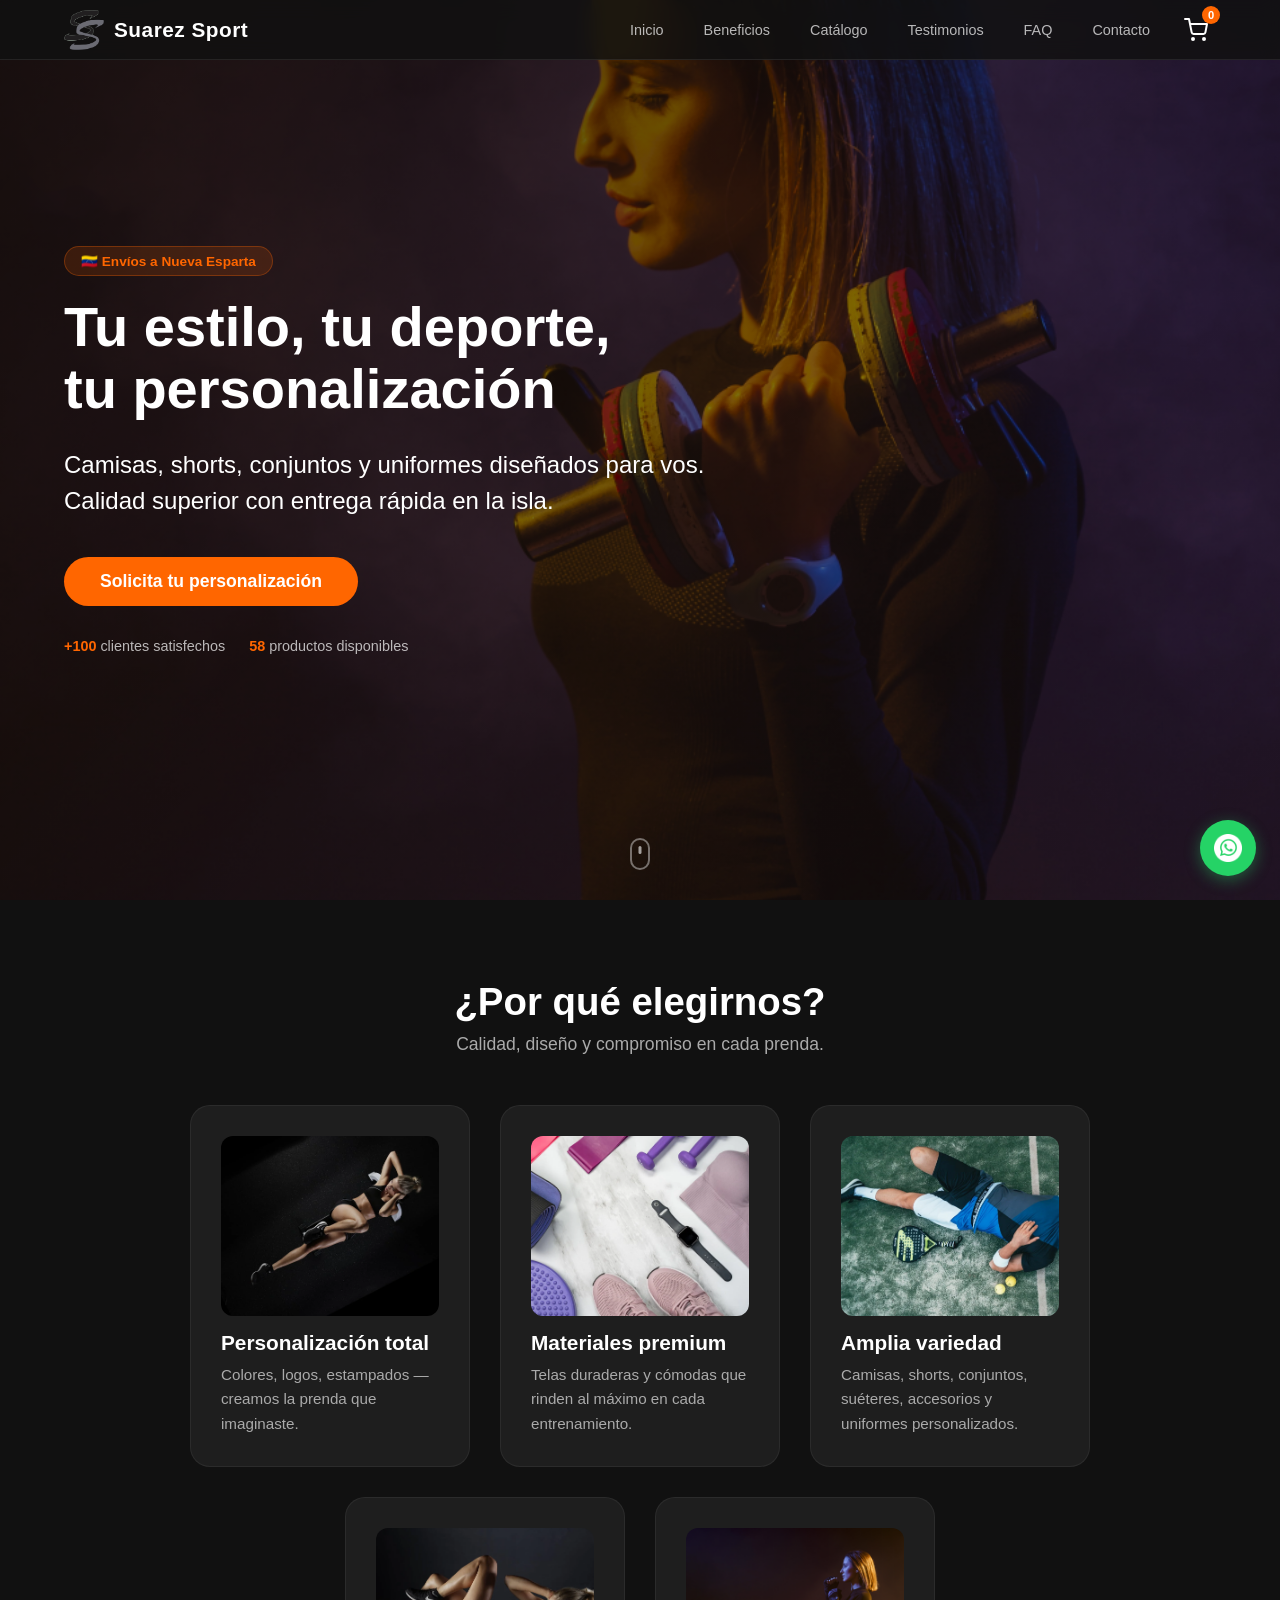
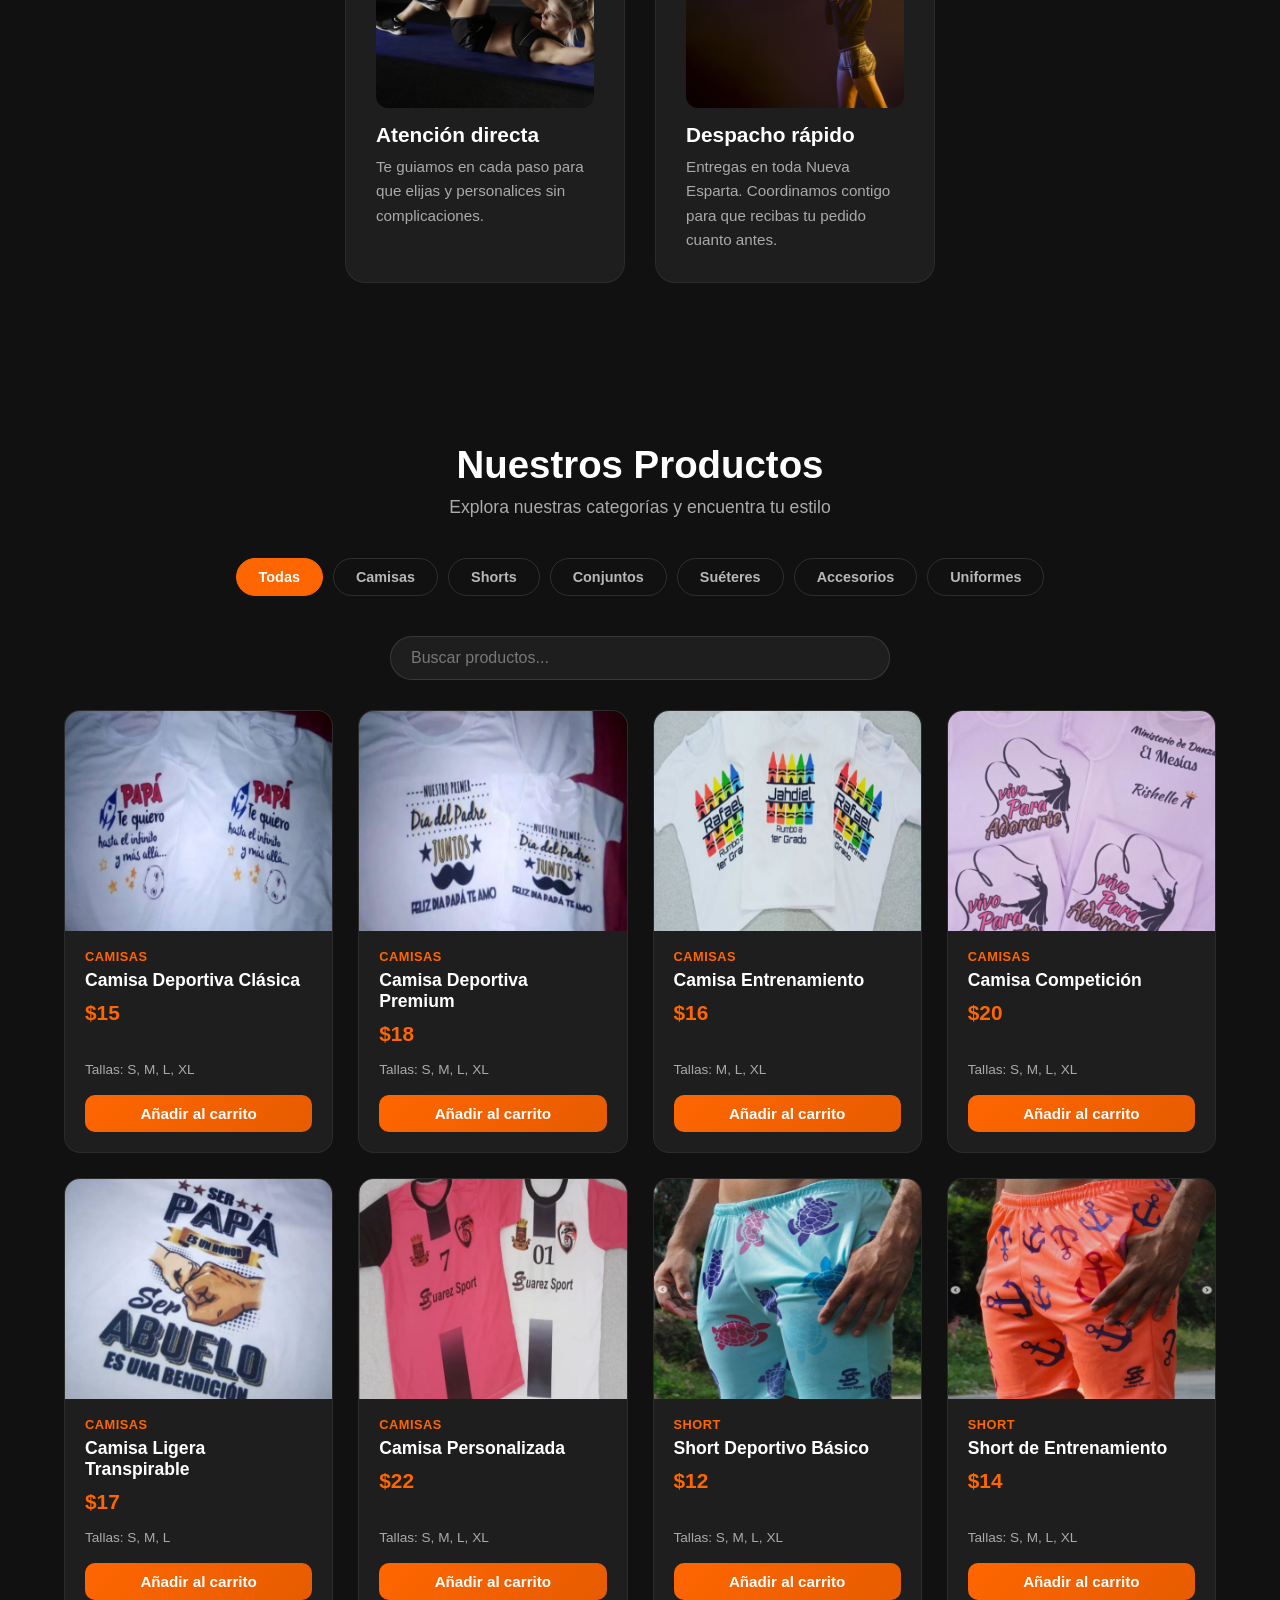
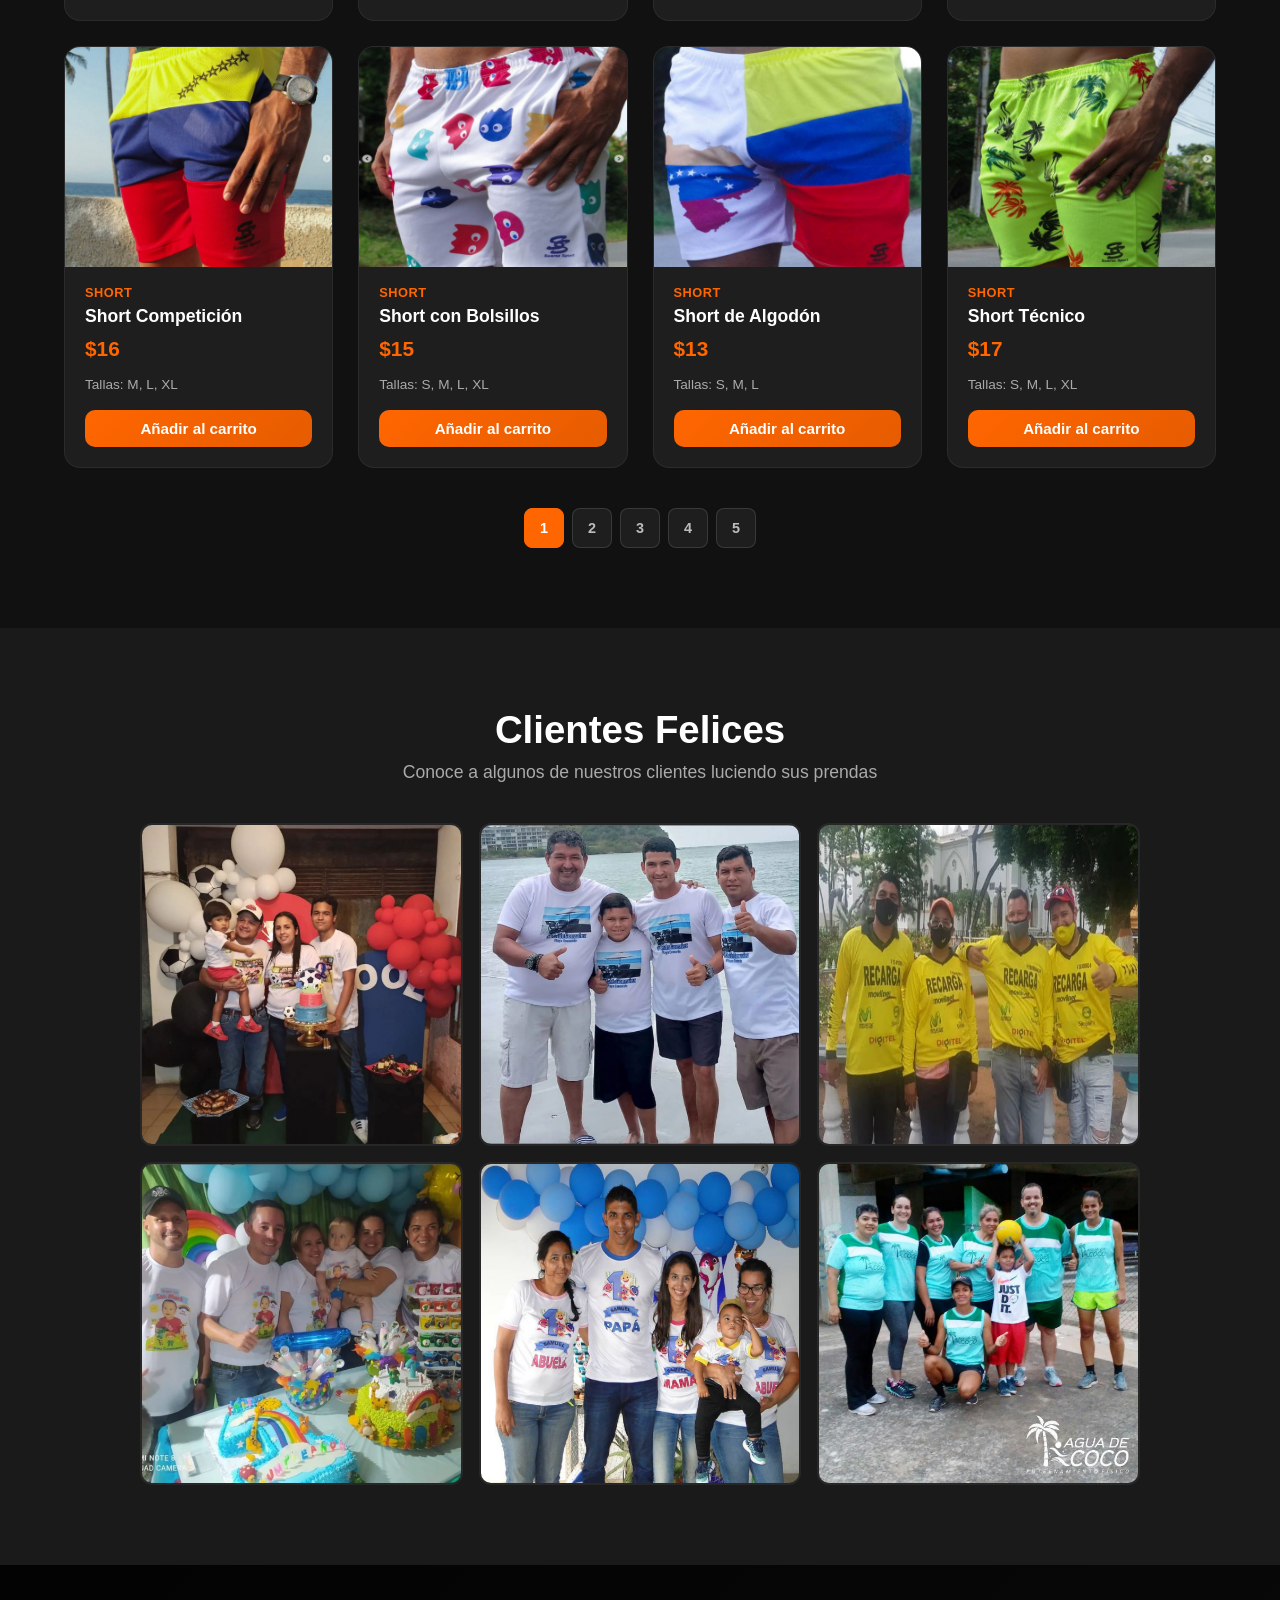
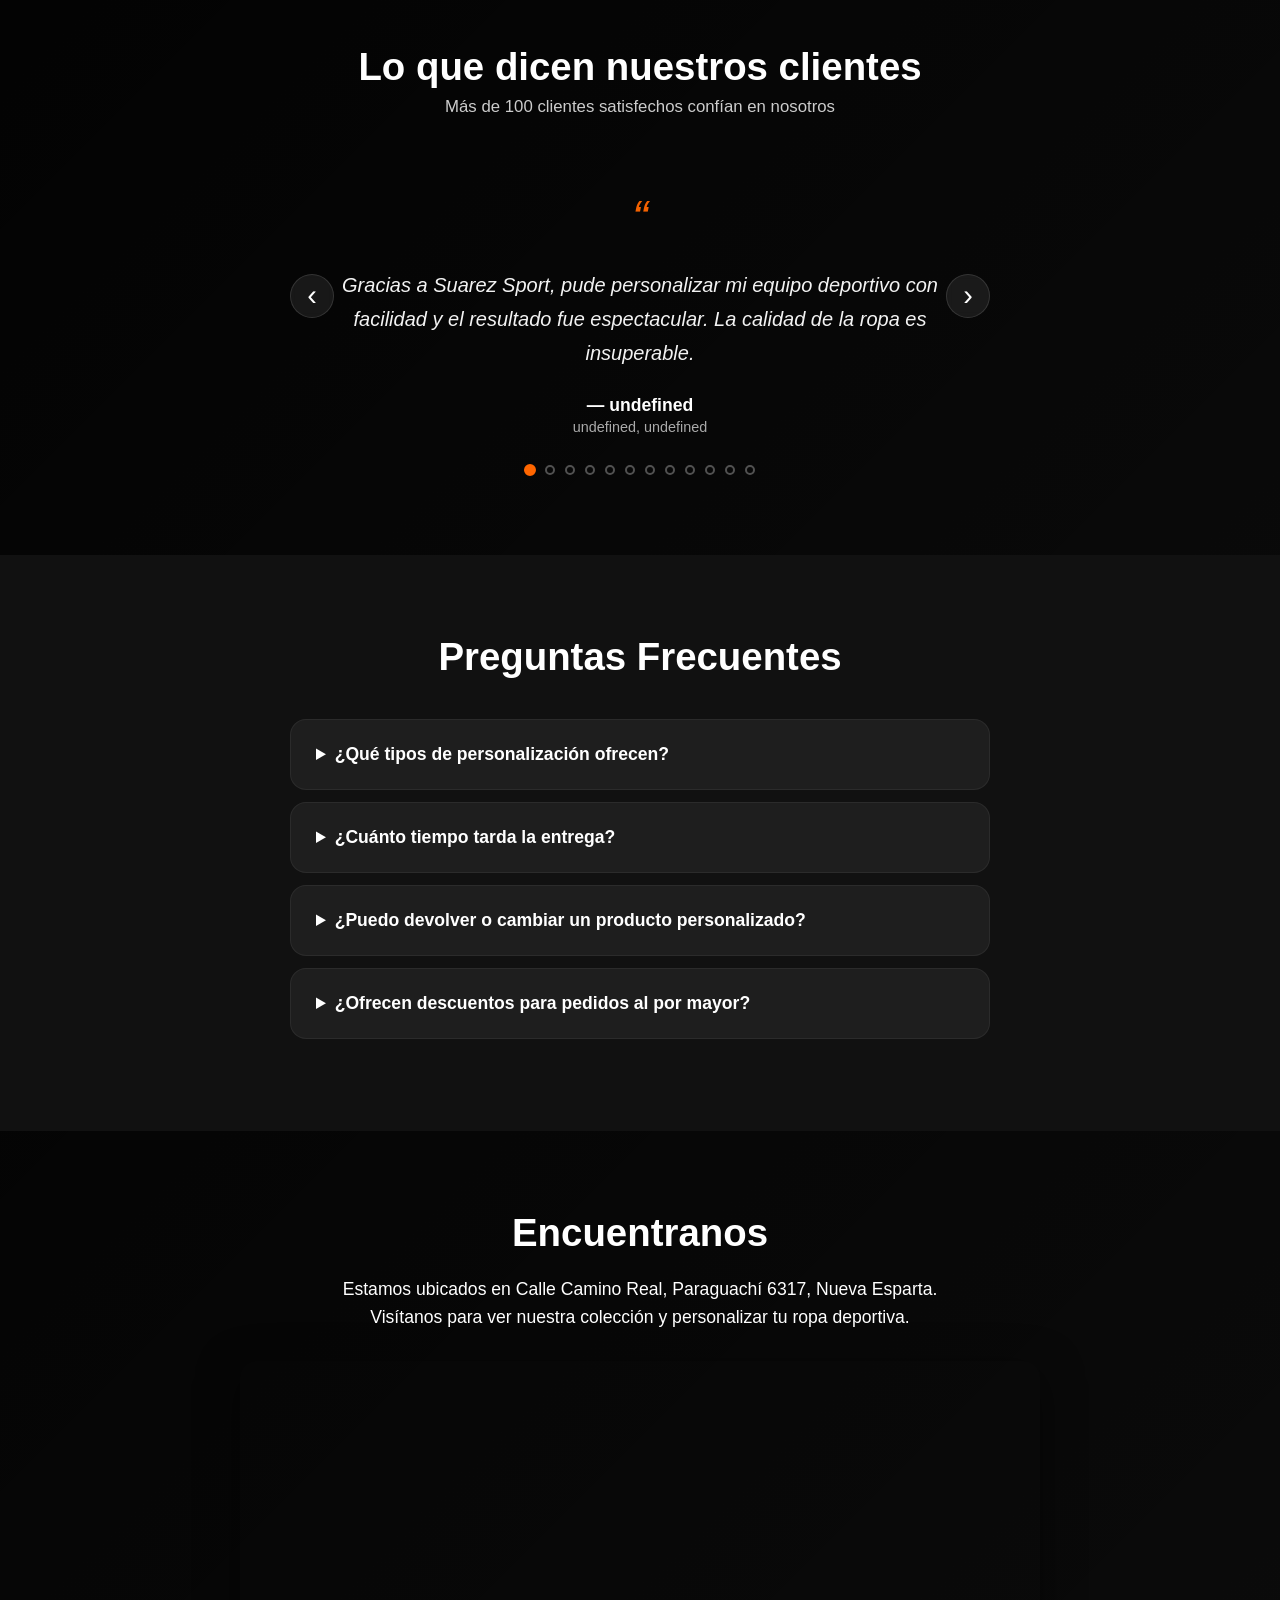
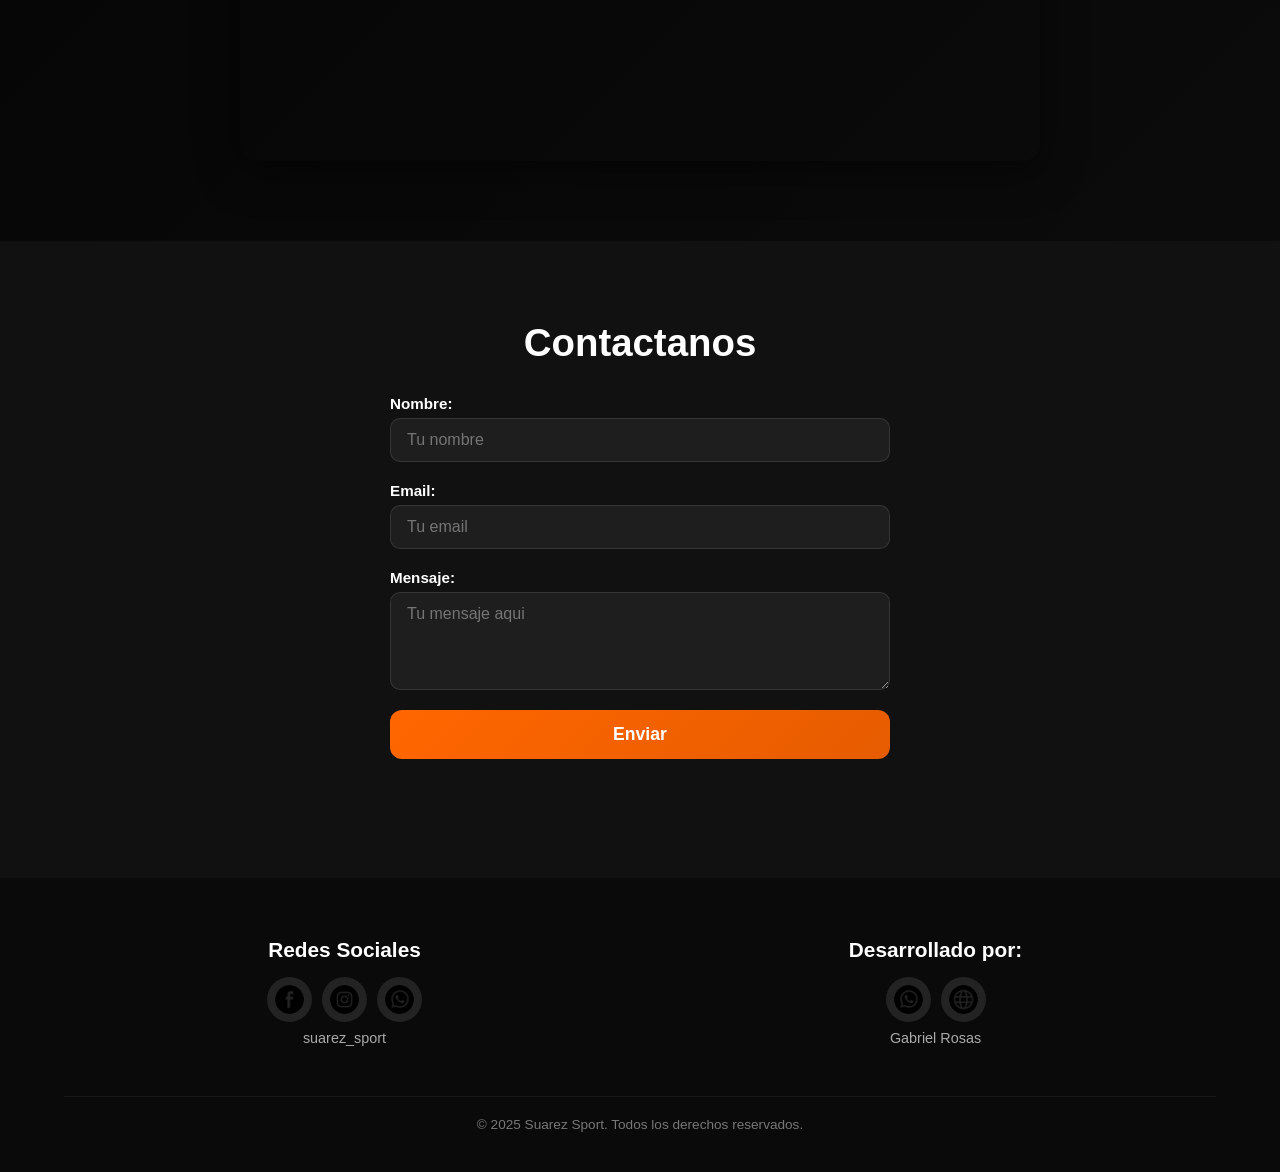
==== index.html @ 96c96ca8 "feat: hero & benefits redesign - shorter texts, badge, stats, scroll indicator, 5th card, typos fixe" ====
<!DOCTYPE html>
<html lang="es">
<head>
 <meta charset="UTF-8">
 <meta http-equiv="X-UA-Compatible" content="IE=edge">
 <meta name="viewport" content="width=device-width, initial-scale=1.0">
 <meta name="description" content="Suarez Sport: Ropa deportiva personalizada en Nueva Esparta, Venezuela. Camisas, shorts, conjuntos, suéteres, accesorios y uniformes deportivos. Calidad superior y diseño único.">
 <meta name="keywords" content="ropa deportiva, personalización, Nueva Esparta, Suarez Sport, uniformes deportivos, camisas personalizadas">
 <meta name="author" content="Gabriel Rosas">
 <meta name="robots" content="index, follow">

 <!-- Open Graph -->
 <meta property="og:title" content="Suarez Sport - Ropa Deportiva Personalizada">
 <meta property="og:description" content="Ropa deportiva personalizada en Nueva Esparta. Camisas, shorts, conjuntos, suéteres, accesorios y uniformes. Calidad superior y diseño único.">
 <meta property="og:image" content="https://suarezsport.github.io/imagenes/logo-completo.png">
 <meta property="og:image:width" content="1200">
 <meta property="og:image:height" content="630">
 <meta property="og:url" content="https://suarezsport.github.io">
 <meta property="og:type" content="website">
 <meta property="og:locale" content="es_ES">

 <!-- Twitter Cards -->
 <meta name="twitter:card" content="summary_large_image">
 <meta name="twitter:title" content="Suarez Sport - Ropa Deportiva Personalizada">
 <meta name="twitter:description" content="Ropa deportiva personalizada en Nueva Esparta. Camisas, shorts, conjuntos, suéteres, accesorios y uniformes.">
 <meta name="twitter:image" content="https://suarezsport.github.io/imagenes/logo-completo.png">

 <link rel="canonical" href="https://suarezsport.github.io">
 <link rel="shortcut icon" href="imagenes/suarezsport.ico.png" type="image/png">
 <link rel="preconnect" href="https://www.google.com">
 <link rel="preconnect" href="https://formsubmit.co">
 <link rel="dns-prefetch" href="https://www.google.com">
 <link rel="stylesheet" href="css/index.css">
 <title>Suarez Sport - Ropa Deportiva Personalizada en Nueva Esparta</title>

 <script type="application/ld+json">
 {
   "@context": "https://schema.org",
   "@type": "Store",
   "name": "Suarez Sport",
   "url": "https://suarezsport.github.io",
   "logo": "https://suarezsport.github.io/imagenes/logo-completo.png",
   "description": "Tienda de ropa deportiva personalizada en Nueva Esparta, Venezuela.",
   "address": {
     "@type": "PostalAddress",
     "streetAddress": "Calle Camino Real",
     "addressLocality": "Paraguachí",
     "addressRegion": "Nueva Esparta",
     "addressCountry": "VE"
   },
   "contactPoint": {
     "@type": "ContactPoint",
     "telephone": "+58-414-8287893",
     "contactType": "sales",
     "availableLanguage": ["es"]
   },
   "sameAs": [
     "https://www.facebook.com/profile.php?id=100066950703273",
     "https://www.instagram.com/suarez_sport/"
   ]
 }
 </script>
</head>
<body>
   <header>
      <a href="#" style="display:flex;align-items:center;text-decoration:none;color:white;">
         <img src="imagenes/logo-solo.png" alt="Suarez Sport logo">
         <h1>Suarez Sport</h1>
      </a>
      <nav class="nav" aria-label="Navegación principal">
         <button class="nav-toggle" id="navToggle" aria-label="Abrir menú" aria-expanded="false">
            <span></span>
            <span></span>
            <span></span>
         </button>
         <ul class="nav-menu" id="navMenu">
             <li><a href="#hero">Inicio</a></li>
             <li><a href="#beneficios">Beneficios</a></li>
             <li><a href="#catalogo">Catálogo</a></li>
             <li><a href="#testimonios">Testimonios</a></li>
             <li><a href="#faq">FAQ</a></li>
             <li><a href="#contacto">Contacto</a></li>
          </ul>
          <button class="cart-btn" id="cartBtn" aria-label="Abrir carrito">
             <svg width="24" height="24" viewBox="0 0 24 24" fill="none" stroke="currentColor" stroke-width="2" stroke-linecap="round" stroke-linejoin="round">
                <circle cx="9" cy="21" r="1"/><circle cx="20" cy="21" r="1"/>
                <path d="M1 1h4l2.68 13.39a2 2 0 0 0 2 1.61h9.72a2 2 0 0 0 2-1.61L23 6H6"/>
             </svg>
             <span class="cart-count" id="cartCount">0</span>
          </button>
       </nav>
    </header>
    <div class="cart-overlay" id="cartOverlay"></div>
    <aside class="cart-drawer" id="cartDrawer" aria-label="Carrito de compras">
       <div class="cart-drawer-header">
          <button class="cart-drawer-back" id="cartDrawerBack" aria-label="Volver al carrito">
             <svg width="20" height="20" viewBox="0 0 24 24" fill="none" stroke="currentColor" stroke-width="2.5" stroke-linecap="round" stroke-linejoin="round"><path d="M19 12H5m7-7-7 7 7 7"/></svg>
          </button>
          <h3 id="cartDrawerTitle">Carrito</h3>
          <button class="cart-drawer-close" id="cartDrawerClose" aria-label="Cerrar carrito">&times;</button>
       </div>

       <div class="cart-view" id="cartView">
          <div class="cart-drawer-body" id="cartDrawerBody">
             <p class="cart-empty">Tu carrito está vacío</p>
          </div>
          <div class="cart-drawer-footer" id="cartDrawerFooter">
             <div class="cart-total">
                <span>Total:</span>
                <span id="cartTotal">$0</span>
             </div>
             <button class="btn-checkout" id="btnCheckout">Finalizar pedido</button>
          </div>
       </div>

       <div class="checkout-view" id="checkoutView">
          <div class="checkout-body">
             <div class="checkout-resumen" id="checkoutResumen"></div>
             <form class="checkout-form" id="checkoutForm">
                <label for="checkoutNombre">Nombre completo</label>
                <input type="text" id="checkoutNombre" required placeholder="Tu nombre">

                <label for="checkoutTelefono">Teléfono</label>
                <input type="tel" id="checkoutTelefono" required placeholder="0412-1234567">

                <label for="checkoutDireccion">Dirección de envío</label>
                <textarea id="checkoutDireccion" rows="3" required placeholder="Dirección completa"></textarea>

                <label for="checkoutNotas">Notas adicionales</label>
                <textarea id="checkoutNotas" rows="2" placeholder="Alguna instrucción especial"></textarea>

                <button type="submit" class="btn-enviar-pedido" id="btnEnviarPedido">Enviar pedido por WhatsApp</button>
             </form>
          </div>
       </div>
    </aside>

    <div class="modal-overlay" id="modalOverlay"></div>
    <div class="modal" id="modalProducto">
       <div class="modal-header">
          <h3 id="modalProductoNombre"></h3>
          <button class="modal-close" id="modalClose" aria-label="Cerrar">&times;</button>
       </div>
       <div class="modal-body">
          <img id="modalProductoImg" src="" alt="">
          <div class="modal-opciones">
             <label for="modalTalla">Talla:</label>
             <select id="modalTalla"></select>
             <label for="modalColor">Color:</label>
             <select id="modalColor"></select>
          </div>
          <button class="btn-confirmar-carrito" id="btnConfirmarCarrito">Añadir al carrito</button>
       </div>
    </div>

    <main>
      <section class="hero" id="hero">
         <div class="hero-content">
            <span class="hero-badge animate-on-scroll">🇻🇪 Envíos a Nueva Esparta</span>
            <h2 class="animate-on-scroll animate-delay-1">Tu estilo, tu deporte,<br>tu personalización</h2>
            <p class="animate-on-scroll animate-delay-2">
               Camisas, shorts, conjuntos y uniformes diseñados para vos. Calidad superior con entrega rápida en la isla.
            </p>
            <a href="#contacto" class="btn-hero animate-on-scroll animate-delay-3">Solicita tu personalización</a>
            <div class="hero-stats animate-on-scroll animate-delay-3">
               <span><strong>+100</strong> clientes satisfechos</span>
               <span><strong>58</strong> productos disponibles</span>
            </div>
         </div>
         <div class="scroll-indicator" aria-hidden="true">
            <span></span>
         </div>
      </section>
      <section class="features" id="beneficios">
         <h2 class="animate-on-scroll">¿Por qué elegirnos?</h2>
         <p class="animate-on-scroll animate-delay-1">
            Calidad, diseño y compromiso en cada prenda.
         </p>
         <div class="list-cards">
            <div class="card animate-on-scroll animate-left">
               <img src="imagenes/presentacion/personalizacion.webp" alt="Prendas personalizadas Suarez Sport">
               <h4>Personalización total</h4>
               <p>
                  Colores, logos, estampados — creamos la prenda que imaginaste.
               </p>
            </div>
            <div class="card animate-on-scroll animate-delay-1">
               <img src="imagenes/presentacion/calidad.webp" alt="Material de alta calidad">
               <h4>Materiales premium</h4>
               <p>
                  Telas duraderas y cómodas que rinden al máximo en cada entrenamiento.
               </p>
            </div>
            <div class="card animate-on-scroll animate-right">
               <img src="imagenes/presentacion/variedad.webp" alt="Variedad de productos deportivos">
               <h4>Amplia variedad</h4>
               <p>
                  Camisas, shorts, conjuntos, suéteres, accesorios y uniformes personalizados.
               </p>
            </div>
            <div class="card animate-on-scroll animate-left animate-delay-2">
               <img src="imagenes/presentacion/atencion.webp" alt="Atención al cliente personalizada">
               <h4>Atención directa</h4>
               <p>
                  Te guiamos en cada paso para que elijas y personalices sin complicaciones.
               </p>
            </div>
            <div class="card animate-on-scroll animate-right animate-delay-2">
               <img src="imagenes/presentacion/presentacion4.webp" alt="Envíos rápidos en Nueva Esparta" loading="lazy">
               <h4>Despacho rápido</h4>
               <p>
                  Entregas en toda Nueva Esparta. Coordinamos contigo para que recibas tu pedido cuanto antes.
               </p>
            </div>
         </div>
      </section>
      <section class="catalogo" id="catalogo">
         <h2 class="animate-on-scroll">Nuestros Productos</h2>
         <p class="animate-on-scroll animate-delay-1">Explora nuestras categorías y encuentra tu estilo</p>
         <div class="catalogo-tabs animate-on-scroll animate-delay-2" id="catalogoTabs">
            <button class="tab-btn active" data-categoria="todas">Todas</button>
            <button class="tab-btn" data-categoria="camisas">Camisas</button>
            <button class="tab-btn" data-categoria="short">Shorts</button>
            <button class="tab-btn" data-categoria="conjuntos">Conjuntos</button>
            <button class="tab-btn" data-categoria="sueter">Suéteres</button>
            <button class="tab-btn" data-categoria="accesorios">Accesorios</button>
            <button class="tab-btn" data-categoria="uniformes">Uniformes</button>
         </div>
         <div class="catalogo-search animate-on-scroll animate-delay-2">
            <input type="text" id="catalogoSearch" placeholder="Buscar productos..." class="search-input">
         </div>
         <div class="catalogo-grid" id="catalogoGrid"></div>
         <div id="paginacion" class="paginacion"></div>
      </section>
      <section class="galeria" id="galeria">
         <h2 class="animate-on-scroll">Clientes Felices</h2>
         <p class="animate-on-scroll animate-delay-1">Conoce a algunos de nuestros clientes luciendo sus prendas</p>
         <div class="galeria-grid">
            <img src="imagenes/clientes/clientes1.PNG" alt="Cliente con prenda Suarez Sport" loading="lazy" class="animate-on-scroll">
            <img src="imagenes/clientes/clientes2.PNG" alt="Cliente con prenda Suarez Sport" loading="lazy" class="animate-on-scroll animate-delay-1">
            <img src="imagenes/clientes/clientes3.PNG" alt="Cliente con prenda Suarez Sport" loading="lazy" class="animate-on-scroll animate-delay-2">
            <img src="imagenes/clientes/clientes4.PNG" alt="Cliente con prenda Suarez Sport" loading="lazy" class="animate-on-scroll">
            <img src="imagenes/clientes/clientes5.PNG" alt="Cliente con prenda Suarez Sport" loading="lazy" class="animate-on-scroll animate-delay-1">
            <img src="imagenes/clientes/clientes6.PNG" alt="Cliente con prenda Suarez Sport" loading="lazy" class="animate-on-scroll animate-delay-2">
         </div>
      </section>
      <section class="testimonios" id="testimonios">
         <h2 class="animate-on-scroll">Lo que dicen nuestros clientes</h2>
         <p class="testimonios-sub animate-on-scroll animate-delay-1">Más de 100 clientes satisfechos confían en nosotros</p>
         <div class="testimonios-contenedor" id="testimoniosContenedor">
            <div class="testimonios-track" id="testimoniosTrack">
               <div class="testimonio-card">
                  <div class="testimonio-estrellas">★★★★★</div>
                  <p class="testimonio-texto">Cargando testimonios...</p>
                  <div class="testimonio-autor">
                     <span class="testimonio-nombre">— </span>
                     <span class="testimonio-ciudad"></span>
                  </div>
               </div>
            </div>
            <button class="testimonio-btn testimonio-prev" id="testimonioPrev" aria-label="Anterior">‹</button>
            <button class="testimonio-btn testimonio-next" id="testimonioNext" aria-label="Siguiente">›</button>
         </div>
         <div class="testimonios-dots" id="testimoniosDots"></div>
      </section>
      <section class="faq" id="faq">
         <h2 class="animate-on-scroll">Preguntas Frecuentes</h2>
         <div class="faq-item animate-on-scroll animate-left">
             <details>
             <summary>¿Qué tipos de personalización ofrecen?</summary>
            <p>Ofrecemos opciones como estampados, bordados y selección de colores para que puedas crear ropa deportiva única.</p>
            </details>            
          </div>
          <div class="faq-item animate-on-scroll animate-right animate-delay-1">
             <details>
             <summary>¿Cuánto tiempo tarda la entrega?</summary>
            <p>El tiempo de entrega varía según la personalización, pero generalmente toma entre 7 a 14 días hábiles.</p>
            </details>            
          </div>
          <div class="faq-item animate-on-scroll animate-left animate-delay-2">
             <details>
             <summary>¿Puedo devolver o cambiar un producto personalizado?</summary>
            <p>Debido a la naturaleza personalizada de nuestros productos, no aceptamos devoluciones o cambios, salvo en casos de defectos de fabricación.</p>
            </details>            
          </div>
          <div class="faq-item animate-on-scroll animate-right animate-delay-3">
             <details>
             <summary>¿Ofrecen descuentos para pedidos al por mayor?</summary>
            <p>Sí, ofrecemos descuentos especiales para pedidos al por mayor. Contáctanos para más detalles.</p>
            </details>
         </div>
      </section>
      <section class="ubicacion" id="ubicacion">
         <h2 class="animate-on-scroll">Encuentranos</h2>
         <p class="animate-on-scroll animate-delay-1">Estamos ubicados en Calle Camino Real, Paraguachí 6317, Nueva Esparta. Visítanos para ver nuestra colección y personalizar tu ropa deportiva.</p>
         <iframe src="https://www.google.com/maps/embed?pb=!1m18!1m12!1m3!1d1957.594563397185!2d-63.86117571921105!3d11.099278052147017!2m3!1f0!2f0!3f0!3m2!1i1024!2i768!4f13.1!3m3!1m2!1s0x8c3191e182105c99%3A0x19d77e7f66c815d5!2sSuarez%20Sport!5e0!3m2!1ses-419!2sve!4v1756352159031!5m2!1ses-419!2sve" 
         width="80%" 
         height="500px" 
         style="border:0;" 
         allowfullscreen="" 
         loading="lazy" 
         referrerpolicy="no-referrer-when-downgrade">
      </iframe>
      </section>
      <section class="contacto" id="contacto">
         <form class="animate-on-scroll" action="https://formsubmit.co/gaboalex9@gmail.com" method="post">
            <h2>Contactanos</h2>
            <label for="nombre">Nombre:</label>
            <input type="text" id="nombre" name="nombre" placeholder="Tu nombre" required>

            <label for="email">Email:</label>
            <input type="email" id="email" name="email" placeholder="Tu email" required>

            <label for="mensaje">Mensaje:</label>
            <textarea id="mensaje" name="mensaje" rows="4" placeholder="Tu mensaje aqui"></textarea>

            <button type="submit">Enviar</button>
         </form>
         
      </section>    
   </main>
   <footer>
      <section class="redes">
         <h2>Redes Sociales</h2>
         <ul>
            <li><a href="https://www.facebook.com/profile.php?id=100066950703273" target="_blank"><img src="imagenes/facebook.png" alt="Facebook"></a></li>               
            <li><a href="https://www.instagram.com/suarez_sport/" target="_blank"><img src="imagenes/instagram.png" alt="Instagram"></a></li>
            <li><a href="https://wa.me/584148287893" target="_blank"><img src="imagenes/whatsapp.png" alt="whatsapp"></a></li>
         </ul>
         <p>suarez_sport</p>
      </section>
      <section class="contactame">
         <h2>Desarrollado por:</h2>
         <ul>
            <li><a href="https://wa.me/584123656230"><img src="imagenes/whatsapp.png" alt="Whatsapp"></a></li>
            <li><a href="https://gaboz-portafolio.vercel.app"><img src="imagenes/web.png" alt="Portafolio"></a></li>
         </ul>
         <p>Gabriel Rosas</p>
      </section>
      <p>© 2025 Suarez Sport. Todos los derechos reservados.</p>
   </footer>
   <a href="https://wa.me/584148287893" target="_blank" class="whatsapp-float" aria-label="Contactar por WhatsApp">
      <img src="imagenes/whatsapp.png" alt="WhatsApp">
   </a>
   <script src="js/config.js"></script>
   <script src="js/productos.js"></script>
   <script src="js/script.js"></script>
</body>
</html>
---- css/index.css ----
*, *::before, *::after {
    box-sizing: border-box;
    margin: 0;
    padding: 0;
}

html {
    scroll-behavior: smooth;
}

body {
    font-family: 'Segoe UI', Tahoma, Geneva, Verdana, sans-serif;
    background-color: #111111;
    color: white;
    -webkit-font-smoothing: antialiased;
}

img {
    max-width: 100%;
    height: auto;
    display: block;
}

a {
    text-decoration: none;
    color: inherit;
}

ul {
    list-style: none;
}

/* ============ HEADER ============ */
header {
    position: fixed;
    top: 0;
    left: 0;
    right: 0;
    z-index: 100;
    display: flex;
    justify-content: space-between;
    align-items: center;
    width: 100%;
    min-height: 60px;
    padding: 0 5%;
    background-color: rgba(17, 17, 17, 0.85);
    backdrop-filter: blur(10px);
    -webkit-backdrop-filter: blur(10px);
    border-bottom: 1px solid rgba(255, 255, 255, 0.08);
    transition: background-color 0.3s ease;
}

header img {
    width: 40px;
    height: 40px;
}

header h1 {
    font-size: 1.3rem;
    font-weight: 700;
    letter-spacing: 0.5px;
    margin-left: 10px;
}

/* ============ NAV ============ */
.nav {
    display: flex;
    align-items: center;
}

.nav-menu {
    display: flex;
    gap: 8px;
}

.nav-menu a {
    padding: 8px 16px;
    border-radius: 8px;
    font-size: 0.9rem;
    font-weight: 500;
    color: rgba(255, 255, 255, 0.7);
    transition: color 0.3s ease, background-color 0.3s ease;
}

.nav-menu a:hover {
    color: white;
    background-color: rgba(255, 255, 255, 0.08);
}

.nav-toggle {
    display: none;
    flex-direction: column;
    gap: 5px;
    background: none;
    border: none;
    cursor: pointer;
    padding: 4px;
}

.nav-toggle span {
    display: block;
    width: 26px;
    height: 3px;
    background-color: white;
    border-radius: 2px;
    transition: transform 0.3s ease, opacity 0.3s ease;
}

.nav-toggle.active span:nth-child(1) {
    transform: rotate(45deg) translate(5px, 6px);
}

.nav-toggle.active span:nth-child(2) {
    opacity: 0;
}

.nav-toggle.active span:nth-child(3) {
    transform: rotate(-45deg) translate(5px, -6px);
}

@media screen and (max-width: 768px) {
    .nav-toggle {
        display: flex;
    }

    .nav-menu {
        position: fixed;
        top: 60px;
        left: 0;
        right: 0;
        background-color: rgba(17, 17, 17, 0.98);
        flex-direction: column;
        padding: 20px;
        gap: 0;
        transform: translateY(-100%);
        opacity: 0;
        visibility: hidden;
        transition: transform 0.3s ease, opacity 0.3s ease, visibility 0.3s ease;
        border-bottom: 1px solid rgba(255, 255, 255, 0.08);
    }

    .nav-menu.open {
        transform: translateY(0);
        opacity: 1;
        visibility: visible;
    }

    .nav-menu a {
        display: block;
        padding: 14px 16px;
        text-align: center;
        font-size: 1.1rem;
    }
}

/* ============ HERO ============ */
.hero {
    background-image: url('../imagenes/presentacion/hero2.webp');
    background-size: cover;
    background-position: center;
    background-attachment: fixed;
    color: white;
    min-height: 100vh;
    display: flex;
    flex-direction: column;
    justify-content: center;
    align-items: flex-start;
    width: 100%;
    position: relative;
    padding: 0 5%;
}

.hero::before {
    content: '';
    position: absolute;
    inset: 0;
    background: linear-gradient(135deg, rgba(0, 0, 0, 0.75) 0%, rgba(0, 0, 0, 0.3) 100%);
}

.hero h2 {
    position: relative;
    font-size: clamp(2rem, 5vw, 3.5rem);
    font-weight: 900;
    margin-bottom: 20px;
    line-height: 1.1;
    max-width: 700px;
}

.hero p {
    position: relative;
    font-size: clamp(1rem, 2.5vw, 1.5rem);
    margin-bottom: 30px;
    max-width: 650px;
    line-height: 1.5;
    opacity: 0.9;
}

.hero .btn-hero {
    position: relative;
    display: inline-block;
    padding: 14px 36px;
    background-color: #ff6600;
    color: white;
    font-size: 1.1rem;
    font-weight: 700;
    border-radius: 50px;
    transition: transform 0.3s ease, box-shadow 0.3s ease;
}

.hero .btn-hero:hover {
    transform: translateY(-3px);
    box-shadow: 0 8px 25px rgba(255, 102, 0, 0.4);
}

.hero-content {
    position: relative;
    z-index: 1;
    display: flex;
    flex-direction: column;
    align-items: flex-start;
    gap: 8px;
}

.hero-badge {
    display: inline-block;
    padding: 6px 16px;
    border-radius: 50px;
    background: rgba(255, 102, 0, 0.15);
    border: 1px solid rgba(255, 102, 0, 0.3);
    color: #ff6600;
    font-size: 0.85rem;
    font-weight: 600;
    margin-bottom: 12px;
}

.hero-stats {
    display: flex;
    gap: 24px;
    margin-top: 24px;
    flex-wrap: wrap;
}

.hero-stats span {
    font-size: 0.9rem;
    color: rgba(255,255,255,0.7);
}

.hero-stats strong {
    color: #ff6600;
    font-weight: 800;
}

.scroll-indicator {
    position: absolute;
    bottom: 30px;
    left: 50%;
    transform: translateX(-50%);
    z-index: 1;
    animation: scroll-bounce 2s infinite;
}

.scroll-indicator span {
    display: block;
    width: 20px;
    height: 32px;
    border: 2px solid rgba(255,255,255,0.4);
    border-radius: 10px;
    position: relative;
}

.scroll-indicator span::before {
    content: '';
    position: absolute;
    top: 6px;
    left: 50%;
    transform: translateX(-50%);
    width: 3px;
    height: 8px;
    background: rgba(255,255,255,0.6);
    border-radius: 2px;
    animation: scroll-dot 2s infinite;
}

@keyframes scroll-bounce {
    0%, 100% { transform: translateX(-50%) translateY(0); }
    50% { transform: translateX(-50%) translateY(6px); }
}

@keyframes scroll-dot {
    0% { opacity: 1; transform: translateX(-50%) translateY(0); }
    100% { opacity: 0; transform: translateX(-50%) translateY(10px); }
}

/* ============ FEATURES ============ */
.features {
    display: flex;
    flex-direction: column;
    justify-content: center;
    align-items: center;
    background-color: #111111;
    color: white;
    width: 100%;
    min-height: 600px;
    padding: 80px 5%;
}

.features h2 {
    font-size: clamp(1.8rem, 3vw, 2.5rem);
    margin-bottom: 10px;
    text-align: center;
    font-weight: 800;
}

.features > p {
    font-size: 1.1rem;
    text-align: center;
    color: #aaaaaa;
    margin-bottom: 50px;
}

.features .list-cards {
    display: flex;
    flex-direction: row;
    flex-wrap: wrap;
    justify-content: center;
    gap: 30px;
    max-width: 1200px;
}

.card {
    background: #1e1e1e;
    border-radius: 20px;
    padding: 30px;
    width: 280px;
    border: 1px solid rgba(255, 255, 255, 0.06);
    transition: transform 0.3s ease, box-shadow 0.3s ease, border-color 0.3s ease;
}

.card:hover {
    transform: translateY(-8px);
    box-shadow: 0 15px 40px rgba(0, 0, 0, 0.5);
    border-color: #ff6600;
}

.card img {
    width: 100%;
    height: 180px;
    object-fit: cover;
    border-radius: 12px;
    margin-bottom: 15px;
}

.card h4 {
    font-size: 1.3rem;
    margin-bottom: 8px;
    font-weight: 700;
}

.card p {
    font-size: 0.95rem;
    color: #aaaaaa;
    line-height: 1.6;
}

/* ============ CATALOGO ============ */
.catalogo {
    background-color: #111111;
    color: white;
    width: 100%;
    padding: 80px 5%;
    display: flex;
    flex-direction: column;
    align-items: center;
}

.catalogo h2 {
    font-size: clamp(1.8rem, 3vw, 2.5rem);
    margin-bottom: 10px;
    text-align: center;
    font-weight: 800;
}

.catalogo > p {
    font-size: 1.1rem;
    text-align: center;
    color: #aaaaaa;
    margin-bottom: 40px;
}

.catalogo-tabs {
    display: flex;
    flex-wrap: wrap;
    justify-content: center;
    gap: 10px;
    margin-bottom: 40px;
}

.tab-btn {
    padding: 10px 22px;
    border: 1px solid rgba(255, 255, 255, 0.12);
    border-radius: 50px;
    background: transparent;
    color: rgba(255, 255, 255, 0.7);
    font-size: 0.9rem;
    font-weight: 600;
    cursor: pointer;
    transition: all 0.3s ease;
    font-family: inherit;
}

.tab-btn:hover {
    color: white;
    border-color: #ff6600;
    background: rgba(255, 102, 0, 0.1);
}

.tab-btn.active {
    background: #ff6600;
    color: white;
    border-color: #ff6600;
}

.catalogo-grid {
    display: grid;
    grid-template-columns: repeat(auto-fill, minmax(260px, 1fr));
    gap: 25px;
    width: 100%;
    max-width: 1200px;
}

.catalogo-search {
    width: 100%;
    max-width: 500px;
    margin-bottom: 30px;
}

.search-input {
    width: 100%;
    padding: 12px 20px;
    border: 1px solid rgba(255,255,255,0.12);
    border-radius: 50px;
    background: #1e1e1e;
    color: white;
    font-size: 1rem;
    font-family: inherit;
    transition: border-color 0.3s;
}

.search-input:focus {
    outline: none;
    border-color: #ff6600;
}

.search-input::placeholder {
    color: rgba(255,255,255,0.4);
}

.paginacion {
    display: flex;
    justify-content: center;
    gap: 8px;
    margin-top: 40px;
    width: 100%;
}

.page-btn {
    width: 40px;
    height: 40px;
    border: 1px solid rgba(255,255,255,0.12);
    border-radius: 8px;
    background: #1e1e1e;
    color: rgba(255,255,255,0.7);
    font-size: 0.9rem;
    font-weight: 600;
    cursor: pointer;
    transition: all 0.3s ease;
    font-family: inherit;
}

.page-btn:hover {
    color: white;
    border-color: #ff6600;
    background: rgba(255, 102, 0, 0.1);
}

.page-btn.active {
    background: #ff6600;
    color: white;
    border-color: #ff6600;
}

.producto-card {
    background: #1e1e1e;
    border-radius: 16px;
    overflow: hidden;
    border: 1px solid rgba(255, 255, 255, 0.06);
    transition: transform 0.3s ease, box-shadow 0.3s ease, border-color 0.3s ease;
    display: flex;
    flex-direction: column;
}

.producto-card:hover {
    transform: translateY(-6px);
    box-shadow: 0 12px 35px rgba(0, 0, 0, 0.5);
    border-color: #ff6600;
}

.producto-card img {
    width: 100%;
    height: 220px;
    object-fit: cover;
}

.producto-info {
    padding: 18px 20px 20px;
    display: flex;
    flex-direction: column;
    gap: 6px;
    flex: 1;
}

.producto-info h4 {
    font-size: 1.1rem;
    font-weight: 700;
}

.producto-info .producto-categoria {
    font-size: 0.8rem;
    color: #ff6600;
    font-weight: 600;
    text-transform: uppercase;
    letter-spacing: 0.5px;
}

.producto-info .producto-precio {
    font-size: 1.3rem;
    font-weight: 800;
    color: #ff6600;
    margin-top: 4px;
}

.producto-info .producto-tallas {
    font-size: 0.85rem;
    color: #aaaaaa;
    margin-top: auto;
    padding-top: 10px;
}

.producto-info .btn-add-cart {
    margin-top: 12px;
    padding: 10px;
    background: linear-gradient(135deg, #ff6600, #e65c00);
    color: white;
    border: none;
    border-radius: 10px;
    font-size: 0.95rem;
    font-weight: 700;
    cursor: pointer;
    transition: transform 0.2s ease, box-shadow 0.2s ease;
    font-family: inherit;
}

.producto-info .btn-add-cart:hover {
    transform: translateY(-2px);
    box-shadow: 0 6px 20px rgba(255, 102, 0, 0.4);
}

/* ============ TESTIMONIAL / ACTIONS ============ */
.actions {
    background-image: url('../imagenes/presentacion/presentacion3.webp');
    background-size: cover;
    background-position: center;
    background-attachment: fixed;
    display: flex;
    justify-content: center;
    align-items: center;
    flex-direction: column;
    min-height: 500px;
    color: white;
    position: relative;
    padding: 80px 5%;
    text-align: center;
}

.actions::before {
    content: '';
    position: absolute;
    inset: 0;
    background: linear-gradient(135deg, rgba(0, 0, 0, 0.8) 0%, rgba(0, 0, 0, 0.4) 100%);
}

.actions h2 {
    position: relative;
    font-size: clamp(1.8rem, 3vw, 2.5rem);
    font-weight: 800;
    margin-bottom: 20px;
}

.actions p {
    position: relative;
    max-width: 700px;
    font-size: clamp(1rem, 2vw, 1.3rem);
    line-height: 1.7;
    font-style: italic;
    opacity: 0.95;
}

.actions p::before {
    content: '\201C';
    font-size: 3rem;
    color: #ff6600;
    display: block;
    margin-bottom: 10px;
}

/* ============ FAQ ============ */
.faq {
    background-color: #111111;
    color: white;
    min-height: 500px;
    width: 100%;
    display: flex;
    justify-content: center;
    align-items: center;
    flex-direction: column;
    padding: 80px 5%;
}

.faq h2 {
    font-size: clamp(1.8rem, 3vw, 2.5rem);
    margin-bottom: 40px;
    text-align: center;
    font-weight: 800;
}

.faq .faq-item {
    width: 100%;
    max-width: 700px;
    background-color: #1e1e1e;
    padding: 20px 25px;
    border-radius: 16px;
    margin-bottom: 12px;
    border: 1px solid rgba(255, 255, 255, 0.06);
    transition: border-color 0.3s ease;
}

.faq .faq-item:hover {
    border-color: #ff6600;
}

.faq details {
    cursor: pointer;
}

.faq summary {
    font-size: 1.1rem;
    font-weight: 600;
    cursor: pointer;
    transition: color 0.3s ease;
    padding: 4px 0;
}

.faq summary:hover,
.faq details[open] summary {
    color: #ff6600;
}

.faq details p {
    font-size: 0.95rem;
    color: #aaaaaa;
    line-height: 1.6;
    margin-top: 12px;
    padding-top: 12px;
    border-top: 1px solid rgba(255, 255, 255, 0.08);
}

/* ============ UBICACION ============ */
.ubicacion {
    background-image: url('../imagenes/presentacion/presentacion4.webp');
    background-size: cover;
    background-position: center;
    background-attachment: fixed;
    display: flex;
    justify-content: center;
    align-items: center;
    flex-direction: column;
    min-height: 500px;
    color: white;
    position: relative;
    padding: 80px 5%;
    text-align: center;
}

.ubicacion::before {
    content: '';
    position: absolute;
    inset: 0;
    background: linear-gradient(135deg, rgba(0, 0, 0, 0.75) 0%, rgba(0, 0, 0, 0.35) 100%);
}

.ubicacion h2 {
    position: relative;
    font-size: clamp(1.8rem, 3vw, 2.5rem);
    margin-bottom: 20px;
    font-weight: 800;
}

.ubicacion p {
    position: relative;
    max-width: 600px;
    font-size: 1.1rem;
    line-height: 1.6;
    margin-bottom: 30px;
    opacity: 0.9;
}

.ubicacion iframe {
    position: relative;
    width: 100%;
    max-width: 800px;
    height: 400px;
    border-radius: 16px;
    box-shadow: 0 10px 40px rgba(0, 0, 0, 0.5);
}

/* ============ CONTACTO ============ */
.contacto {
    background-color: #111111;
    color: white;
    min-height: 500px;
    width: 100%;
    display: flex;
    justify-content: center;
    align-items: center;
    flex-direction: column;
    padding: 80px 5%;
}

.contacto h2 {
    font-size: clamp(1.8rem, 3vw, 2.5rem);
    margin-bottom: 30px;
    font-weight: 800;
    text-align: center;
}

.contacto form {
    display: flex;
    flex-direction: column;
    width: 100%;
    max-width: 500px;
}

.contacto form label {
    font-size: 0.95rem;
    font-weight: 600;
    margin-bottom: 6px;
}

.contacto form input,
.contacto form textarea {
    margin-bottom: 20px;
    padding: 12px 16px;
    font-size: 1rem;
    border-radius: 10px;
    border: 1px solid rgba(255, 255, 255, 0.1);
    outline: none;
    background-color: #1e1e1e;
    color: white;
    transition: border-color 0.3s ease, background-color 0.3s ease;
    font-family: inherit;
}

.contacto form input:focus,
.contacto form textarea:focus {
    border-color: #ff6600;
    background-color: #252525;
}

.contacto form button {
    background: linear-gradient(135deg, #ff6600, #e65c00);
    color: white;
    padding: 14px;
    font-size: 1.1rem;
    font-weight: 700;
    border: none;
    border-radius: 12px;
    cursor: pointer;
    transition: transform 0.3s ease, box-shadow 0.3s ease;
}

.contacto form button:hover {
    transform: translateY(-2px);
    box-shadow: 0 8px 25px rgba(255, 102, 0, 0.4);
}

.contacto form button:disabled {
    opacity: 0.6;
    cursor: not-allowed;
    transform: none;
}

.form-feedback {
    text-align: center;
    font-size: 0.95rem;
    margin-top: 15px;
    min-height: 1.5rem;
}

.form-feedback--success {
    color: #4ade80;
}

.form-feedback--error {
    color: #f87171;
}

/* ============ FOOTER ============ */
footer {
    background-color: #0a0a0a;
    width: 100%;
    display: flex;
    justify-content: center;
    align-items: center;
    flex-direction: row;
    flex-wrap: wrap;
    color: white;
    padding: 40px 5%;
    gap: 30px;
}

.redes, .contactame {
    display: flex;
    justify-content: center;
    align-items: center;
    flex-direction: column;
    padding: 20px;
    color: white;
    flex: 1;
    min-width: 250px;
}

.redes h2, .contactame h2 {
    font-size: 1.3rem;
    font-weight: 700;
    margin-bottom: 15px;
}

.redes ul, .contactame ul {
    display: flex;
    justify-content: center;
    align-items: center;
    gap: 10px;
}

.redes ul li a img, .contactame ul li a img {
    width: 45px;
    height: 45px;
    background-color: rgba(250, 250, 250, 0.1);
    border-radius: 50%;
    padding: 8px;
    transition: transform 0.3s ease, background-color 0.3s ease;
}

.redes ul li a img:hover, .contactame ul li a img:hover {
    transform: scale(1.15);
    background-color: #ff6600;
}

.redes p, .contactame p {
    color: #aaaaaa;
    margin-top: 8px;
    font-size: 0.9rem;
}

footer > p {
    width: 100%;
    text-align: center;
    color: #777777;
    font-size: 0.85rem;
    padding-top: 20px;
    border-top: 1px solid rgba(255, 255, 255, 0.06);
}

/* ============ BACK TO TOP ============ */
.back-to-top {
    position: fixed;
    bottom: 30px;
    right: 30px;
    width: 50px;
    height: 50px;
    background-color: #ff6600;
    color: white;
    border: none;
    border-radius: 50%;
    font-size: 1.5rem;
    cursor: pointer;
    opacity: 0;
    visibility: hidden;
    transition: opacity 0.3s ease, visibility 0.3s ease, transform 0.3s ease;
    z-index: 50;
    box-shadow: 0 4px 15px rgba(255, 102, 0, 0.3);
}

.back-to-top--visible {
    opacity: 1;
    visibility: visible;
}

.back-to-top:hover {
    transform: translateY(-3px);
    box-shadow: 0 8px 25px rgba(255, 102, 0, 0.5);
}

/* ============ CART BUTTON ============ */
.cart-btn {
    position: relative;
    background: none;
    border: none;
    color: white;
    cursor: pointer;
    padding: 8px;
    margin-left: 10px;
    border-radius: 8px;
    transition: background-color 0.3s ease;
    display: flex;
    align-items: center;
}

.cart-btn:hover {
    background-color: rgba(255, 255, 255, 0.08);
}

.cart-count {
    position: absolute;
    top: 0;
    right: 0;
    background: #ff6600;
    color: white;
    font-size: 0.7rem;
    font-weight: 700;
    width: 18px;
    height: 18px;
    border-radius: 50%;
    display: flex;
    align-items: center;
    justify-content: center;
    transform: translate(4px, -4px);
}

/* ============ CART OVERLAY ============ */
.cart-overlay {
    position: fixed;
    inset: 0;
    background: rgba(0, 0, 0, 0.6);
    z-index: 200;
    opacity: 0;
    visibility: hidden;
    transition: opacity 0.3s ease, visibility 0.3s ease;
}

.cart-overlay.open {
    opacity: 1;
    visibility: visible;
}

/* ============ CART DRAWER ============ */
.cart-drawer {
    position: fixed;
    top: 0;
    right: 0;
    bottom: 0;
    width: 100%;
    max-width: 400px;
    background: #1a1a1a;
    z-index: 201;
    display: flex;
    flex-direction: column;
    transform: translateX(100%);
    transition: transform 0.35s ease;
    border-left: 1px solid rgba(255, 255, 255, 0.06);
}

.cart-drawer.open {
    transform: translateX(0);
}

.cart-drawer-header {
    display: flex;
    justify-content: space-between;
    align-items: center;
    padding: 20px 25px;
    border-bottom: 1px solid rgba(255, 255, 255, 0.08);
}

.cart-drawer-header h3 {
    font-size: 1.3rem;
    font-weight: 700;
}

.cart-drawer-close {
    background: none;
    border: none;
    color: white;
    font-size: 1.8rem;
    cursor: pointer;
    padding: 4px 8px;
    border-radius: 6px;
    transition: background-color 0.3s ease;
}

.cart-drawer-close:hover {
    background: rgba(255, 255, 255, 0.08);
}

.cart-drawer-body {
    flex: 1;
    overflow-y: auto;
    padding: 20px 25px;
}

.cart-empty {
    text-align: center;
    color: #888;
    padding: 40px 0;
    font-size: 1rem;
}

.cart-item {
    display: flex;
    gap: 15px;
    padding: 15px 0;
    border-bottom: 1px solid rgba(255, 255, 255, 0.06);
}

.cart-item img {
    width: 70px;
    height: 70px;
    object-fit: cover;
    border-radius: 10px;
    flex-shrink: 0;
}

.cart-item-info {
    flex: 1;
    display: flex;
    flex-direction: column;
    gap: 3px;
}

.cart-item-info h4 {
    font-size: 0.95rem;
    font-weight: 700;
}

.cart-item-info .cart-item-detalle {
    font-size: 0.85rem;
    color: #aaaaaa;
}

.cart-item-info .cart-item-precio {
    font-size: 1rem;
    font-weight: 700;
    color: #ff6600;
}

.cart-item-actions {
    display: flex;
    align-items: center;
    gap: 8px;
    margin-top: 6px;
}

.cart-item-actions button {
    width: 28px;
    height: 28px;
    border-radius: 6px;
    border: 1px solid rgba(255, 255, 255, 0.12);
    background: transparent;
    color: white;
    font-size: 1rem;
    cursor: pointer;
    display: flex;
    align-items: center;
    justify-content: center;
    transition: all 0.2s ease;
}

.cart-item-actions button:hover {
    border-color: #ff6600;
    color: #ff6600;
}

.cart-item-actions .cart-item-cantidad {
    font-size: 0.95rem;
    font-weight: 600;
    min-width: 24px;
    text-align: center;
}

.cart-item-remove {
    background: none;
    border: none;
    color: #888;
    cursor: pointer;
    font-size: 0.85rem;
    padding: 4px 8px;
    border-radius: 6px;
    transition: all 0.2s ease;
    margin-left: auto;
}

.cart-item-remove:hover {
    color: #ff4444;
    background: rgba(255, 68, 68, 0.1);
}

.cart-drawer-footer {
    padding: 20px 25px;
    border-top: 1px solid rgba(255, 255, 255, 0.08);
    background: #151515;
}

.cart-total {
    display: flex;
    justify-content: space-between;
    font-size: 1.1rem;
    font-weight: 700;
    margin-bottom: 15px;
}

.cart-total span:last-child {
    color: #ff6600;
}

/* ============ CART VIEW / CHECKOUT VIEW TOGGLE ============ */
.cart-view,
.checkout-view {
    display: flex;
    flex-direction: column;
    flex: 1;
    overflow: hidden;
}

.cart-view.hidden,
.checkout-view.hidden {
    display: none;
}

.cart-drawer-back {
    background: none;
    border: none;
    color: white;
    cursor: pointer;
    padding: 4px 8px;
    border-radius: 6px;
    opacity: 0;
    visibility: hidden;
    transition: all 0.3s ease;
}

.cart-drawer-back.visible {
    opacity: 1;
    visibility: visible;
}

.cart-drawer-back:hover {
    background: rgba(255, 255, 255, 0.08);
}

/* ============ CHECKOUT ============ */
.checkout-body {
    flex: 1;
    overflow-y: auto;
    padding: 20px 25px;
    display: flex;
    flex-direction: column;
    gap: 20px;
}

.checkout-resumen {
    background: #252525;
    border-radius: 12px;
    padding: 15px;
}

.checkout-resumen h4 {
    font-size: 0.9rem;
    font-weight: 700;
    margin-bottom: 10px;
    color: #aaaaaa;
    text-transform: uppercase;
    letter-spacing: 0.5px;
}

.checkout-resumen-item {
    display: flex;
    justify-content: space-between;
    align-items: center;
    padding: 6px 0;
    font-size: 0.9rem;
    border-bottom: 1px solid rgba(255, 255, 255, 0.04);
}

.checkout-resumen-item:last-child {
    border-bottom: none;
}

.checkout-resumen-item .checkout-item-nombre {
    color: #ccc;
}

.checkout-resumen-item .checkout-item-cant {
    color: #888;
    font-size: 0.85rem;
}

.checkout-resumen-item .checkout-item-precio {
    color: #ff6600;
    font-weight: 700;
}

.checkout-resumen-total {
    display: flex;
    justify-content: space-between;
    font-size: 1rem;
    font-weight: 700;
    padding-top: 10px;
    margin-top: 6px;
    border-top: 1px solid rgba(255, 255, 255, 0.1);
}

.checkout-resumen-total span:last-child {
    color: #ff6600;
}

.checkout-form {
    display: flex;
    flex-direction: column;
    gap: 6px;
}

.checkout-form label {
    font-size: 0.9rem;
    font-weight: 600;
    color: #aaaaaa;
    margin-top: 10px;
}

.checkout-form label:first-child {
    margin-top: 0;
}

.checkout-form input,
.checkout-form textarea {
    padding: 10px 14px;
    border-radius: 10px;
    border: 1px solid rgba(255, 255, 255, 0.12);
    background: #252525;
    color: white;
    font-size: 0.95rem;
    font-family: inherit;
    outline: none;
    transition: border-color 0.3s ease;
}

.checkout-form input:focus,
.checkout-form textarea:focus {
    border-color: #ff6600;
}

.btn-enviar-pedido {
    width: 100%;
    padding: 14px;
    background: #25d366;
    color: white;
    border: none;
    border-radius: 12px;
    font-size: 1rem;
    font-weight: 700;
    cursor: pointer;
    transition: transform 0.2s ease, box-shadow 0.2s ease;
    font-family: inherit;
    margin-top: 16px;
}

.btn-enviar-pedido:hover {
    transform: translateY(-2px);
    box-shadow: 0 8px 25px rgba(37, 211, 102, 0.4);
}

.btn-enviar-pedido:disabled {
    opacity: 0.6;
    cursor: not-allowed;
    transform: none;
    box-shadow: none;
}

/* ============ CHECKOUT CONFIRMATION ============ */
.checkout-confirmacion {
    display: none;
    flex-direction: column;
    align-items: center;
    justify-content: center;
    text-align: center;
    padding: 40px 25px;
    flex: 1;
    gap: 15px;
}

.checkout-confirmacion.visible {
    display: flex;
}

.checkout-confirmacion .check-icon {
    width: 60px;
    height: 60px;
    background: #25d366;
    border-radius: 50%;
    display: flex;
    align-items: center;
    justify-content: center;
    font-size: 1.8rem;
    margin-bottom: 10px;
}

.checkout-confirmacion h3 {
    font-size: 1.3rem;
    font-weight: 700;
}

.checkout-confirmacion p {
    color: #aaaaaa;
    font-size: 0.95rem;
    max-width: 300px;
}

.btn-checkout {
    width: 100%;
    padding: 14px;
    background: linear-gradient(135deg, #ff6600, #e65c00);
    color: white;
    border: none;
    border-radius: 12px;
    font-size: 1.05rem;
    font-weight: 700;
    cursor: pointer;
    transition: transform 0.2s ease, box-shadow 0.2s ease;
    font-family: inherit;
}

.btn-checkout:hover {
    transform: translateY(-2px);
    box-shadow: 0 8px 25px rgba(255, 102, 0, 0.4);
}

.btn-checkout:disabled {
    opacity: 0.5;
    cursor: not-allowed;
    transform: none;
    box-shadow: none;
}

/* ============ MODAL ============ */
.modal-overlay {
    position: fixed;
    inset: 0;
    background: rgba(0, 0, 0, 0.7);
    z-index: 300;
    opacity: 0;
    visibility: hidden;
    transition: opacity 0.3s ease, visibility 0.3s ease;
}

.modal-overlay.open {
    opacity: 1;
    visibility: visible;
}

.modal {
    position: fixed;
    top: 50%;
    left: 50%;
    transform: translate(-50%, -50%) scale(0.9);
    background: #1e1e1e;
    border-radius: 20px;
    width: 90%;
    max-width: 420px;
    z-index: 301;
    opacity: 0;
    visibility: hidden;
    transition: all 0.3s ease;
    border: 1px solid rgba(255, 255, 255, 0.06);
}

.modal.open {
    opacity: 1;
    visibility: visible;
    transform: translate(-50%, -50%) scale(1);
}

.modal-header {
    display: flex;
    justify-content: space-between;
    align-items: center;
    padding: 20px 25px;
    border-bottom: 1px solid rgba(255, 255, 255, 0.08);
}

.modal-header h3 {
    font-size: 1.15rem;
    font-weight: 700;
}

.modal-close {
    background: none;
    border: none;
    color: white;
    font-size: 1.8rem;
    cursor: pointer;
    padding: 4px 8px;
    border-radius: 6px;
    transition: background-color 0.3s ease;
}

.modal-close:hover {
    background: rgba(255, 255, 255, 0.08);
}

.modal-body {
    padding: 25px;
    display: flex;
    flex-direction: column;
    gap: 18px;
}

.modal-body img {
    width: 100%;
    height: 200px;
    object-fit: cover;
    border-radius: 12px;
}

.modal-opciones {
    display: flex;
    flex-direction: column;
    gap: 6px;
}

.modal-opciones label {
    font-size: 0.9rem;
    font-weight: 600;
    color: #aaaaaa;
    margin-top: 8px;
}

.modal-opciones label:first-child {
    margin-top: 0;
}

.modal-opciones select {
    padding: 10px 14px;
    border-radius: 10px;
    border: 1px solid rgba(255, 255, 255, 0.12);
    background: #252525;
    color: white;
    font-size: 0.95rem;
    font-family: inherit;
    cursor: pointer;
    outline: none;
    transition: border-color 0.3s ease;
}

.modal-opciones select:focus {
    border-color: #ff6600;
}

.btn-confirmar-carrito {
    padding: 14px;
    background: linear-gradient(135deg, #ff6600, #e65c00);
    color: white;
    border: none;
    border-radius: 12px;
    font-size: 1.05rem;
    font-weight: 700;
    cursor: pointer;
    transition: transform 0.2s ease, box-shadow 0.2s ease;
    font-family: inherit;
    margin-top: 4px;
}

.btn-confirmar-carrito:hover {
    transform: translateY(-2px);
    box-shadow: 0 8px 25px rgba(255, 102, 0, 0.4);
}

/* ============ TESTIMONIOS CARRUSEL ============ */
.testimonios {
    background-image: url('../imagenes/presentacion/presentacion3.webp');
    background-size: cover;
    background-position: center;
    background-attachment: fixed;
    display: flex;
    justify-content: center;
    align-items: center;
    flex-direction: column;
    min-height: 500px;
    color: white;
    position: relative;
    padding: 80px 5%;
    text-align: center;
}

.testimonios::before {
    content: '';
    position: absolute;
    inset: 0;
    background: linear-gradient(135deg, rgba(0, 0, 0, 0.85) 0%, rgba(0, 0, 0, 0.45) 100%);
}

.testimonios h2 {
    position: relative;
    font-size: clamp(1.8rem, 3vw, 2.5rem);
    font-weight: 800;
    margin-bottom: 8px;
}

.testimonios-sub {
    position: relative;
    font-size: 1.05rem;
    color: #cccccc;
    margin-bottom: 40px;
}

.testimonios-contenedor {
    position: relative;
    width: 100%;
    max-width: 700px;
    overflow: hidden;
}

.testimonios-track {
    display: flex;
    transition: transform 0.5s cubic-bezier(0.4, 0, 0.2, 1);
}

.testimonio-card {
    min-width: 100%;
    padding: 0 20px;
    box-sizing: border-box;
}

.testimonio-estrellas {
    color: #ff6600;
    font-size: 1.6rem;
    margin-bottom: 20px;
    letter-spacing: 4px;
}

.testimonio-texto {
    font-size: clamp(1rem, 2vw, 1.25rem);
    line-height: 1.7;
    font-style: italic;
    max-width: 600px;
    margin: 0 auto 25px;
    opacity: 0.95;
}

.testimonio-texto::before {
    content: '\201C';
    font-size: 3rem;
    color: #ff6600;
    display: block;
    margin-bottom: 10px;
}

.testimonio-autor {
    display: flex;
    flex-direction: column;
    align-items: center;
    gap: 3px;
}

.testimonio-nombre {
    font-size: 1.1rem;
    font-weight: 700;
}

.testimonio-ciudad {
    font-size: 0.9rem;
    color: #aaaaaa;
}

.testimonio-btn {
    position: absolute;
    top: 50%;
    transform: translateY(-50%);
    background: rgba(255, 255, 255, 0.08);
    border: 1px solid rgba(255, 255, 255, 0.12);
    color: white;
    width: 44px;
    height: 44px;
    border-radius: 50%;
    font-size: 1.8rem;
    cursor: pointer;
    display: flex;
    align-items: center;
    justify-content: center;
    transition: all 0.3s ease;
    z-index: 10;
    backdrop-filter: blur(4px);
}

.testimonio-btn:hover {
    background: #ff6600;
    border-color: #ff6600;
    color: white;
}

.testimonio-prev {
    left: 0;
}

.testimonio-next {
    right: 0;
}

.testimonios-dots {
    position: relative;
    display: flex;
    gap: 10px;
    margin-top: 30px;
}

.testimonios-dots .dot {
    width: 10px;
    height: 10px;
    border-radius: 50%;
    border: 2px solid rgba(255, 255, 255, 0.3);
    background: transparent;
    cursor: pointer;
    transition: all 0.3s ease;
    padding: 0;
}

.testimonios-dots .dot.active {
    background: #ff6600;
    border-color: #ff6600;
    transform: scale(1.2);
}

.testimonios-dots .dot:hover {
    border-color: #ff6600;
}

/* ============ SKELETON LOADERS ============ */
.skeleton {
    background: linear-gradient(90deg, #1e1e1e 25%, #2a2a2a 50%, #1e1e1e 75%);
    background-size: 200% 100%;
    animation: shimmer 1.5s infinite;
    border-radius: 8px;
}

@keyframes shimmer {
    0% { background-position: 200% 0; }
    100% { background-position: -200% 0; }
}

.skeleton-card {
    background: #1e1e1e;
    border-radius: 16px;
    overflow: hidden;
    border: 1px solid rgba(255, 255, 255, 0.06);
}

.skeleton-img {
    width: 100%;
    height: 220px;
}

.skeleton-body {
    padding: 18px 20px 20px;
    display: flex;
    flex-direction: column;
    gap: 10px;
}

.skeleton-line {
    height: 14px;
    width: 100%;
}

.skeleton-line.short {
    width: 40%;
}

.skeleton-line.medium {
    width: 65%;
}

/* ============ ANIMACIONES SCROLL ============ */
.animate-on-scroll {
    opacity: 0;
    transform: translateY(40px);
    transition: opacity 0.6s cubic-bezier(0.4, 0, 0.2, 1),
                transform 0.6s cubic-bezier(0.4, 0, 0.2, 1);
}

.animate-on-scroll.animate-left {
    transform: translateX(-40px);
}

.animate-on-scroll.animate-right {
    transform: translateX(40px);
}

.animate-on-scroll.animate-visible {
    opacity: 1;
    transform: translateY(0);
}

.animate-on-scroll.animate-left.animate-visible,
.animate-on-scroll.animate-right.animate-visible {
    transform: translateX(0);
}

.animate-delay-1 { transition-delay: 0.1s; }
.animate-delay-2 { transition-delay: 0.2s; }
.animate-delay-3 { transition-delay: 0.3s; }
.animate-delay-4 { transition-delay: 0.4s; }

/* ============ RESPONSIVE ============ */
@media screen and (max-width: 768px) {
    header {
        min-height: 55px;
    }

    header h1 {
        font-size: 1.3rem;
    }

    .hero {
        min-height: 80vh;
        background-attachment: scroll;
    }

    .hero p {
        max-width: 100%;
    }

    .features .list-cards {
        flex-direction: column;
        align-items: center;
    }

    .card {
        width: 100%;
        max-width: 400px;
    }

    .actions {
        background-attachment: scroll;
    }

    .actions p {
        max-width: 100%;
    }

    .ubicacion {
        background-attachment: scroll;
    }

    .ubicacion iframe {
        height: 250px;
    }

    .contacto form {
        max-width: 100%;
    }

    footer {
        flex-direction: column;
        text-align: center;
    }

    .redes, .contactame {
        min-width: 100%;
    }

    .cart-drawer {
        max-width: 100%;
    }

    .cart-item img {
        width: 55px;
        height: 55px;
    }

    .modal {
        width: 95%;
    }
}

.galeria {
    padding: 80px 5%;
    text-align: center;
    background: #1a1a1a;
}

.galeria h2 {
    font-size: clamp(1.8rem, 3vw, 2.5rem);
    margin-bottom: 10px;
    font-weight: 800;
}

.galeria > p {
    font-size: 1.1rem;
    color: #aaaaaa;
    margin-bottom: 40px;
}

.galeria-grid {
    display: grid;
    grid-template-columns: repeat(auto-fill, minmax(250px, 1fr));
    gap: 16px;
    max-width: 1000px;
    margin: 0 auto;
}

.galeria-grid img {
    width: 100%;
    aspect-ratio: 1;
    object-fit: cover;
    border-radius: 12px;
    border: 2px solid rgba(255,255,255,0.06);
    transition: transform 0.4s ease, border-color 0.3s;
    cursor: pointer;
}

.galeria-grid img:hover {
    transform: scale(1.03);
    border-color: #ff6600;
}

@media screen and (max-width: 480px) {
    .hero h2 {
        font-size: 1.8rem;
    }

    .hero p {
        font-size: 0.95rem;
    }

    .card {
        padding: 20px;
    }
}

.whatsapp-float {
    position: fixed;
    bottom: 24px;
    right: 24px;
    width: 56px;
    height: 56px;
    background: #25d366;
    border-radius: 50%;
    display: flex;
    align-items: center;
    justify-content: center;
    box-shadow: 0 4px 16px rgba(37, 211, 102, 0.4);
    z-index: 999;
    transition: transform 0.3s ease, box-shadow 0.3s ease;
    animation: whatsapp-pulse 2s infinite;
}

.whatsapp-float:hover {
    transform: scale(1.1);
    box-shadow: 0 6px 24px rgba(37, 211, 102, 0.6);
}

.whatsapp-float img {
    width: 28px;
    height: 28px;
    filter: brightness(0) invert(1);
}

@keyframes whatsapp-pulse {
    0% { box-shadow: 0 4px 16px rgba(37, 211, 102, 0.4); }
    50% { box-shadow: 0 4px 28px rgba(37, 211, 102, 0.7); }
    100% { box-shadow: 0 4px 16px rgba(37, 211, 102, 0.4); }
}
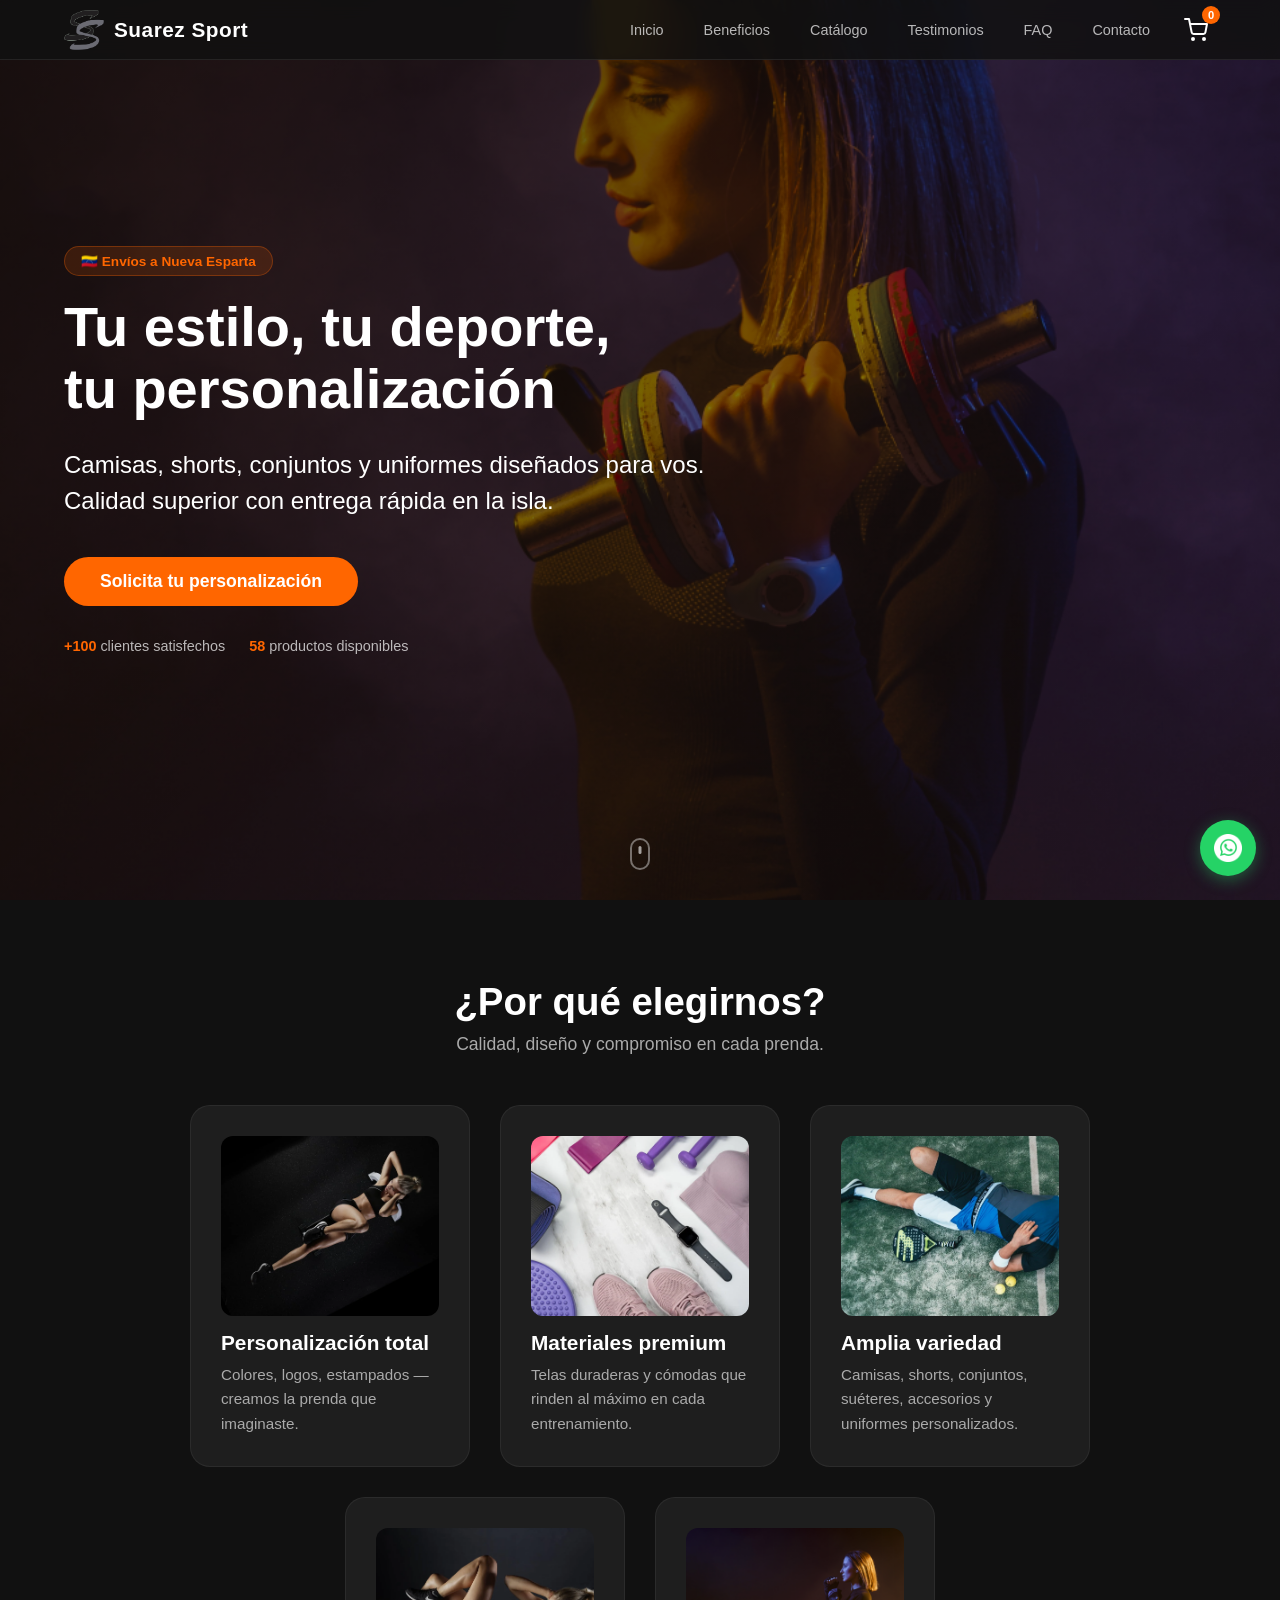
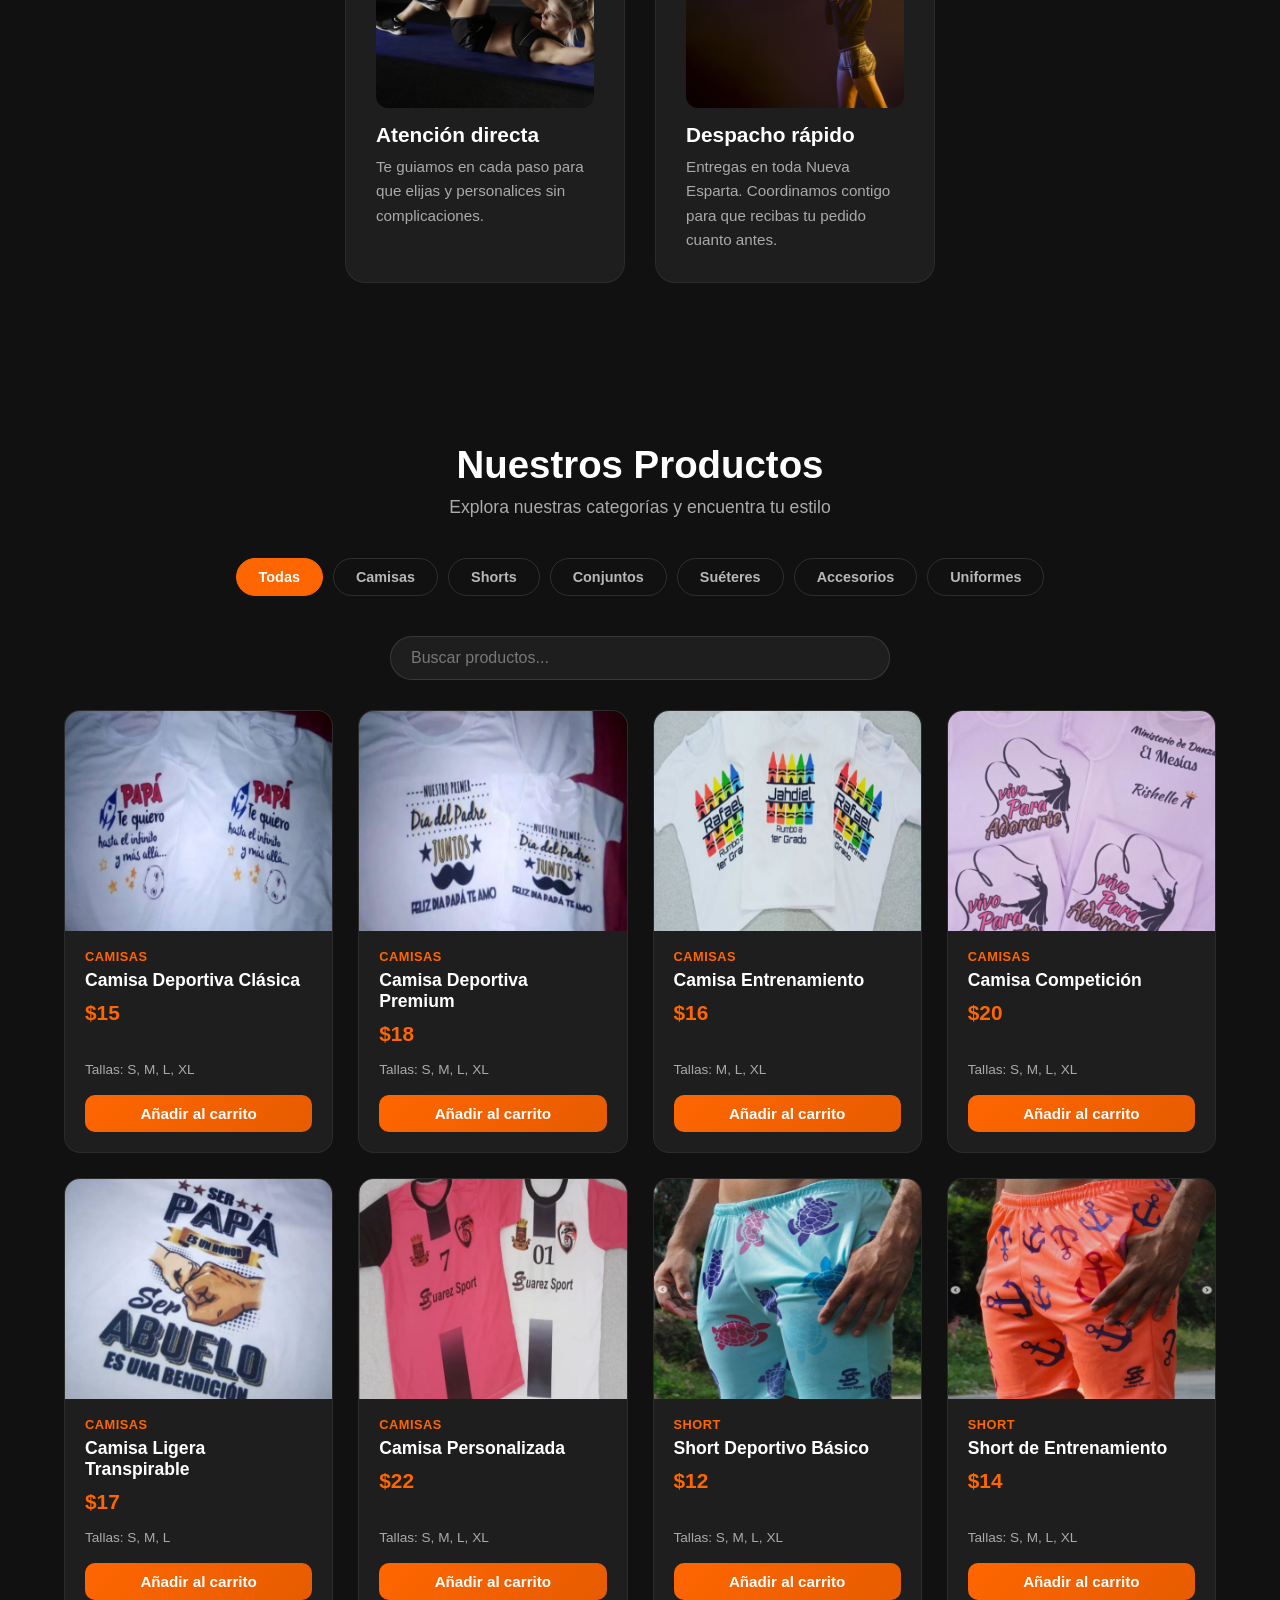
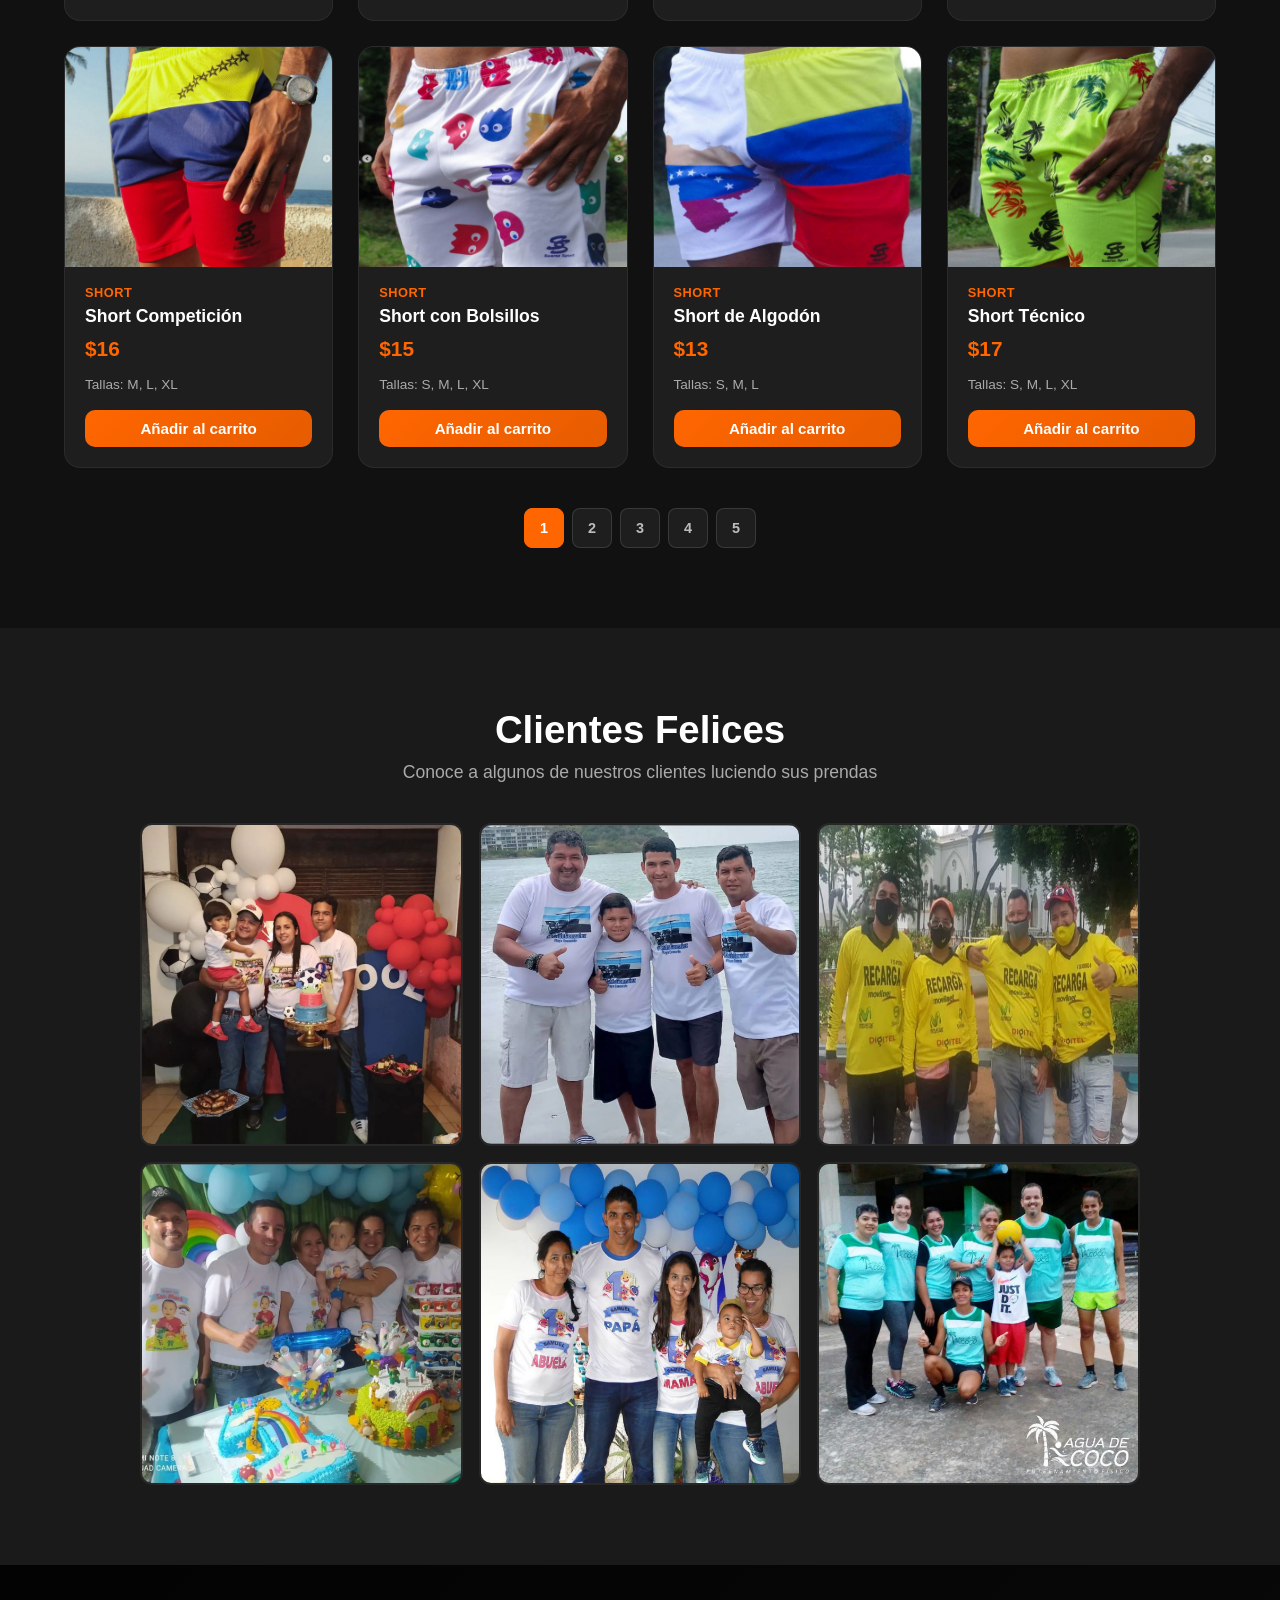
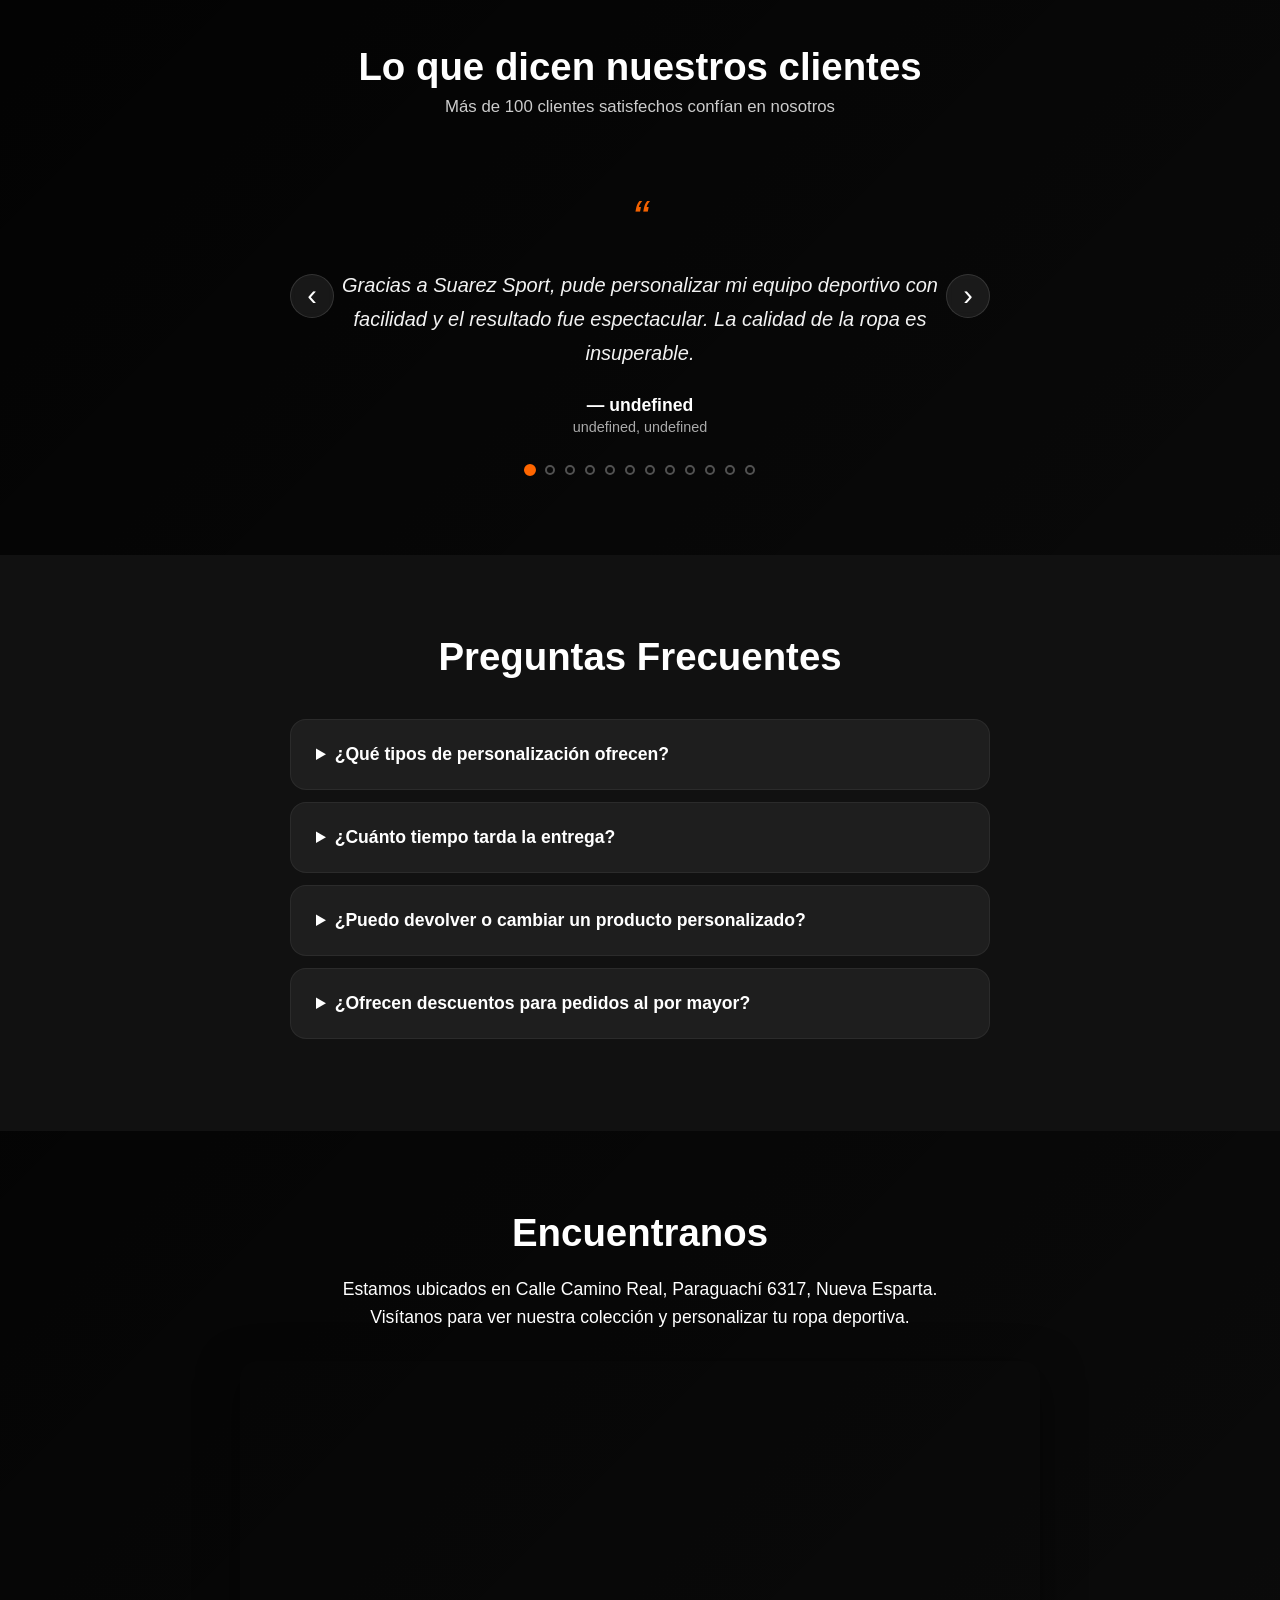
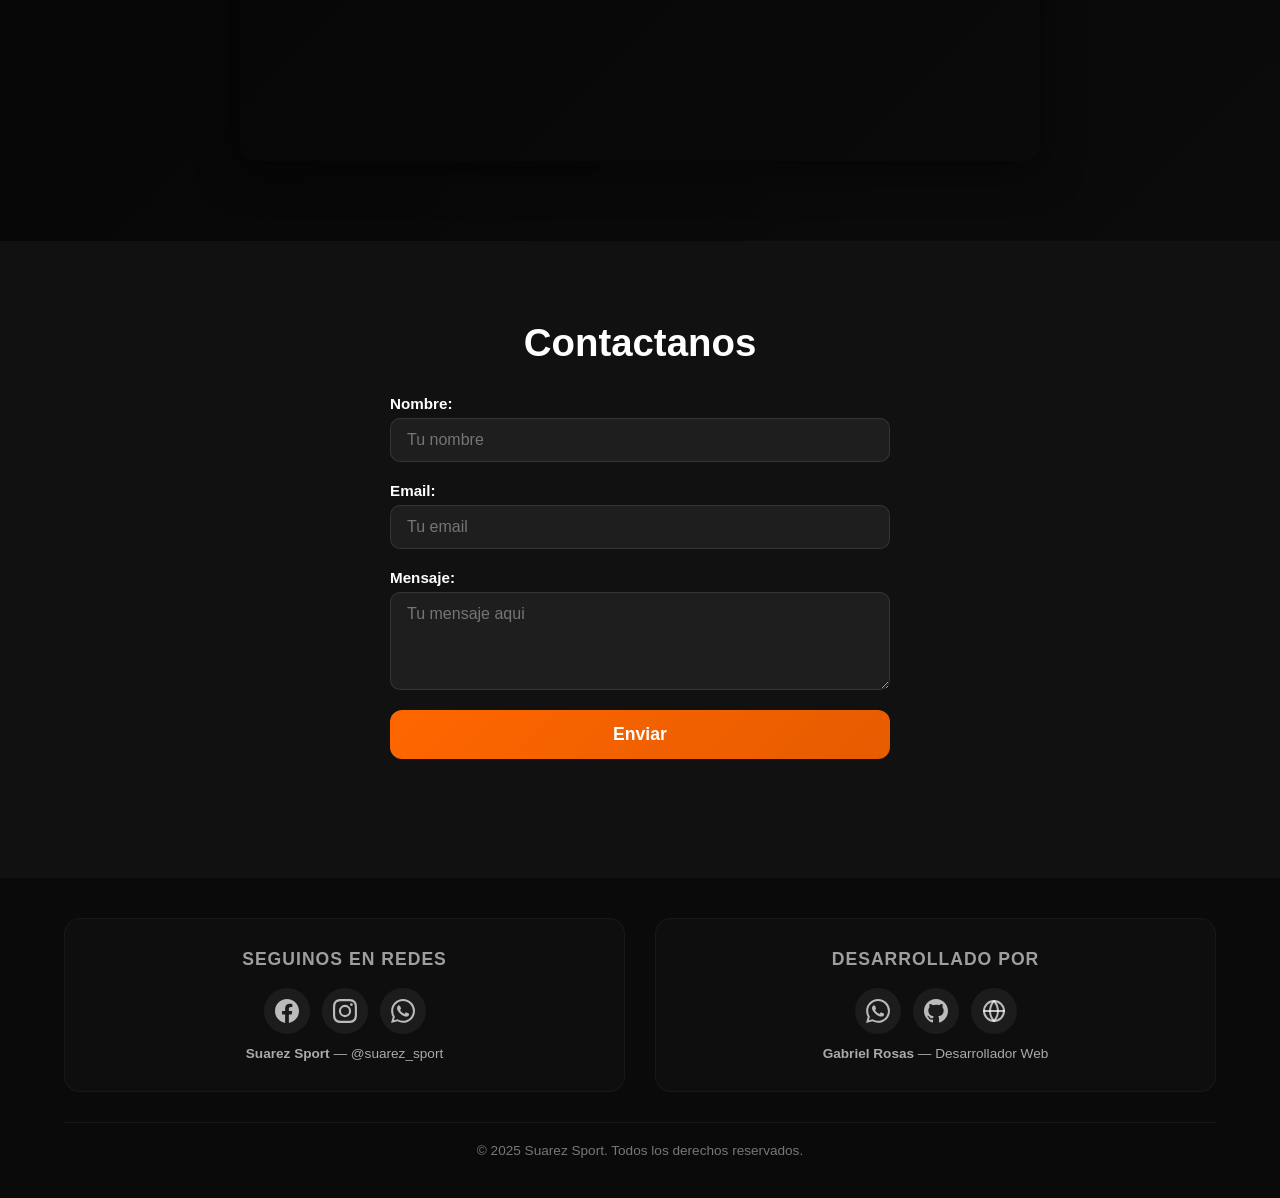
==== commit 23d533a1: "feat: footer redesign - SVG icons, platform hover colors, better texts" ====
--- a/index.html
+++ b/index.html
@@ -321,21 +321,34 @@
    </main>
    <footer>
       <section class="redes">
-         <h2>Redes Sociales</h2>
+         <h2>Seguinos en redes</h2>
          <ul>
-            <li><a href="https://www.facebook.com/profile.php?id=100066950703273" target="_blank"><img src="imagenes/facebook.png" alt="Facebook"></a></li>               
-            <li><a href="https://www.instagram.com/suarez_sport/" target="_blank"><img src="imagenes/instagram.png" alt="Instagram"></a></li>
-            <li><a href="https://wa.me/584148287893" target="_blank"><img src="imagenes/whatsapp.png" alt="whatsapp"></a></li>
+            <li><a href="https://www.facebook.com/profile.php?id=100066950703273" target="_blank" aria-label="Facebook" class="icon-facebook">
+               <svg width="24" height="24" viewBox="0 0 24 24" fill="currentColor"><path d="M24 12.073c0-6.627-5.373-12-12-12s-12 5.373-12 12c0 5.99 4.388 10.954 10.125 11.854v-8.385H7.078v-3.47h3.047V9.43c0-3.007 1.792-4.669 4.533-4.669 1.312 0 2.686.235 2.686.235v2.953H15.83c-1.491 0-1.956.925-1.956 1.874v2.25h3.328l-.532 3.47h-2.796v8.385C19.612 23.027 24 18.062 24 12.073z"/></svg>
+            </a></li>
+            <li><a href="https://www.instagram.com/suarez_sport/" target="_blank" aria-label="Instagram" class="icon-instagram">
+               <svg width="24" height="24" viewBox="0 0 24 24" fill="currentColor"><path d="M12 2.163c3.204 0 3.584.012 4.85.07 3.252.148 4.771 1.691 4.919 4.919.058 1.265.069 1.645.069 4.849 0 3.205-.012 3.584-.069 4.849-.149 3.225-1.664 4.771-4.919 4.919-1.266.058-1.644.07-4.85.07-3.204 0-3.584-.012-4.849-.07-3.26-.149-4.771-1.699-4.919-4.92-.058-1.265-.07-1.644-.07-4.849 0-3.204.013-3.583.07-4.849.149-3.227 1.664-4.771 4.919-4.919 1.266-.057 1.645-.069 4.849-.069zM12 0C8.741 0 8.333.014 7.053.072 2.695.272.273 2.69.073 7.052.014 8.333 0 8.741 0 12c0 3.259.014 3.668.072 4.948.2 4.358 2.618 6.78 6.98 6.98C8.333 23.986 8.741 24 12 24c3.259 0 3.668-.014 4.948-.072 4.354-.2 6.782-2.618 6.979-6.98.059-1.28.073-1.689.073-4.948 0-3.259-.014-3.667-.072-4.947-.196-4.354-2.617-6.78-6.979-6.98C15.668.014 15.259 0 12 0zm0 5.838a6.162 6.162 0 100 12.324 6.162 6.162 0 000-12.324zM12 16a4 4 0 110-8 4 4 0 010 8zm6.406-11.845a1.44 1.44 0 100 2.881 1.44 1.44 0 000-2.881z"/></svg>
+            </a></li>
+            <li><a href="https://wa.me/584148287893" target="_blank" aria-label="WhatsApp" class="icon-whatsapp">
+               <svg width="24" height="24" viewBox="0 0 24 24" fill="currentColor"><path d="M17.472 14.382c-.297-.149-1.758-.867-2.03-.967-.273-.099-.471-.148-.67.15-.197.297-.767.966-.94 1.164-.173.199-.347.223-.644.075-.297-.15-1.255-.463-2.39-1.475-.883-.788-1.48-1.761-1.653-2.059-.173-.297-.018-.458.13-.606.134-.133.298-.347.446-.52.149-.174.198-.298.298-.497.099-.198.05-.371-.025-.52-.075-.149-.669-1.612-.916-2.207-.242-.579-.487-.5-.669-.51-.173-.008-.371-.01-.57-.01-.198 0-.52.074-.792.372-.272.297-1.04 1.016-1.04 2.479 0 1.462 1.065 2.875 1.213 3.074.149.198 2.096 3.2 5.077 4.487.709.306 1.262.489 1.694.625.712.227 1.36.195 1.871.118.571-.085 1.758-.719 2.006-1.413.248-.694.248-1.289.173-1.413-.074-.124-.272-.198-.57-.347m-5.421 7.403h-.004a9.87 9.87 0 01-5.031-1.378l-.361-.214-3.741.982.998-3.648-.235-.374a9.86 9.86 0 01-1.51-5.26c.001-5.45 4.436-9.884 9.888-9.884 2.64 0 5.122 1.03 6.988 2.898a9.825 9.825 0 012.893 6.994c-.003 5.45-4.437 9.884-9.885 9.884m8.413-18.297A11.815 11.815 0 0012.05 0C5.495 0 .16 5.335.157 11.892c0 2.096.547 4.142 1.588 5.945L.057 24l6.305-1.654a11.882 11.882 0 005.683 1.448h.005c6.554 0 11.89-5.335 11.893-11.893a11.821 11.821 0 00-3.48-8.413z"/></svg>
+            </a></li>
          </ul>
-         <p>suarez_sport</p>
+         <p><strong>Suarez Sport</strong> — @suarez_sport</p>
       </section>
       <section class="contactame">
-         <h2>Desarrollado por:</h2>
+         <h2>Desarrollado por</h2>
          <ul>
-            <li><a href="https://wa.me/584123656230"><img src="imagenes/whatsapp.png" alt="Whatsapp"></a></li>
-            <li><a href="https://gaboz-portafolio.vercel.app"><img src="imagenes/web.png" alt="Portafolio"></a></li>
+            <li><a href="https://wa.me/584123656230" target="_blank" aria-label="WhatsApp" class="icon-whatsapp">
+               <svg width="24" height="24" viewBox="0 0 24 24" fill="currentColor"><path d="M17.472 14.382c-.297-.149-1.758-.867-2.03-.967-.273-.099-.471-.148-.67.15-.197.297-.767.966-.94 1.164-.173.199-.347.223-.644.075-.297-.15-1.255-.463-2.39-1.475-.883-.788-1.48-1.761-1.653-2.059-.173-.297-.018-.458.13-.606.134-.133.298-.347.446-.52.149-.174.198-.298.298-.497.099-.198.05-.371-.025-.52-.075-.149-.669-1.612-.916-2.207-.242-.579-.487-.5-.669-.51-.173-.008-.371-.01-.57-.01-.198 0-.52.074-.792.372-.272.297-1.04 1.016-1.04 2.479 0 1.462 1.065 2.875 1.213 3.074.149.198 2.096 3.2 5.077 4.487.709.306 1.262.489 1.694.625.712.227 1.36.195 1.871.118.571-.085 1.758-.719 2.006-1.413.248-.694.248-1.289.173-1.413-.074-.124-.272-.198-.57-.347m-5.421 7.403h-.004a9.87 9.87 0 01-5.031-1.378l-.361-.214-3.741.982.998-3.648-.235-.374a9.86 9.86 0 01-1.51-5.26c.001-5.45 4.436-9.884 9.888-9.884 2.64 0 5.122 1.03 6.988 2.898a9.825 9.825 0 012.893 6.994c-.003 5.45-4.437 9.884-9.885 9.884m8.413-18.297A11.815 11.815 0 0012.05 0C5.495 0 .16 5.335.157 11.892c0 2.096.547 4.142 1.588 5.945L.057 24l6.305-1.654a11.882 11.882 0 005.683 1.448h.005c6.554 0 11.89-5.335 11.893-11.893a11.821 11.821 0 00-3.48-8.413z"/></svg>
+            </a></li>
+            <li><a href="https://github.com/GabozAlex" target="_blank" aria-label="GitHub" class="icon-github">
+               <svg width="24" height="24" viewBox="0 0 24 24" fill="currentColor"><path d="M12 0C5.374 0 0 5.373 0 12c0 5.302 3.438 9.8 8.207 11.387.599.111.793-.261.793-.577v-2.234c-3.338.726-4.033-1.416-4.033-1.416-.546-1.387-1.333-1.756-1.333-1.756-1.089-.745.083-.729.083-.729 1.205.084 1.839 1.237 1.839 1.237 1.07 1.834 2.807 1.304 3.492.997.107-.775.418-1.305.762-1.604-2.665-.305-5.467-1.334-5.467-5.931 0-1.311.469-2.381 1.236-3.221-.124-.303-.535-1.524.117-3.176 0 0 1.008-.322 3.301 1.23A11.509 11.509 0 0112 5.803c1.02.005 2.047.138 3.006.404 2.291-1.552 3.297-1.23 3.297-1.23.653 1.653.242 2.874.118 3.176.77.84 1.235 1.911 1.235 3.221 0 4.609-2.807 5.624-5.479 5.921.43.372.823 1.102.823 2.222v3.293c0 .319.192.694.801.576C20.566 21.797 24 17.3 24 12c0-6.627-5.373-12-12-12z"/></svg>
+            </a></li>
+            <li><a href="https://gaboz-portafolio.vercel.app" target="_blank" aria-label="Portafolio" class="icon-web">
+               <svg width="24" height="24" viewBox="0 0 24 24" fill="none" stroke="currentColor" stroke-width="2" stroke-linecap="round" stroke-linejoin="round"><circle cx="12" cy="12" r="10"/><line x1="2" y1="12" x2="22" y2="12"/><path d="M12 2a15.3 15.3 0 014 10 15.3 15.3 0 01-4 10 15.3 15.3 0 01-4-10 15.3 15.3 0 014-10z"/></svg>
+            </a></li>
          </ul>
-         <p>Gabriel Rosas</p>
+         <p><strong>Gabriel Rosas</strong> — Desarrollador Web</p>
       </section>
       <p>© 2025 Suarez Sport. Todos los derechos reservados.</p>
    </footer>
--- a/css/index.css
+++ b/css/index.css
@@ -816,7 +816,7 @@
 
 /* ============ FOOTER ============ */
 footer {
-    background-color: #0a0a0a;
+    background: #0a0a0a;
     width: 100%;
     display: flex;
     justify-content: center;
@@ -833,43 +833,58 @@
     justify-content: center;
     align-items: center;
     flex-direction: column;
-    padding: 20px;
+    padding: 30px 20px;
     color: white;
     flex: 1;
     min-width: 250px;
+    border: 1px solid rgba(255,255,255,0.04);
+    border-radius: 16px;
+    background: rgba(255,255,255,0.02);
 }
 
 .redes h2, .contactame h2 {
-    font-size: 1.3rem;
-    font-weight: 700;
-    margin-bottom: 15px;
+    font-size: 1.1rem;
+    font-weight: 600;
+    margin-bottom: 18px;
+    color: rgba(255,255,255,0.6);
+    text-transform: uppercase;
+    letter-spacing: 1px;
 }
 
 .redes ul, .contactame ul {
     display: flex;
     justify-content: center;
     align-items: center;
-    gap: 10px;
-}
-
-.redes ul li a img, .contactame ul li a img {
-    width: 45px;
-    height: 45px;
-    background-color: rgba(250, 250, 250, 0.1);
+    gap: 12px;
+    list-style: none;
+}
+
+.redes ul li a, .contactame ul li a {
+    display: flex;
+    align-items: center;
+    justify-content: center;
+    width: 46px;
+    height: 46px;
     border-radius: 50%;
-    padding: 8px;
-    transition: transform 0.3s ease, background-color 0.3s ease;
-}
-
-.redes ul li a img:hover, .contactame ul li a img:hover {
-    transform: scale(1.15);
-    background-color: #ff6600;
-}
+    background: rgba(255,255,255,0.06);
+    color: rgba(255,255,255,0.7);
+    transition: transform 0.3s ease, background 0.3s ease, color 0.3s ease;
+}
+
+.redes ul li a:hover, .contactame ul li a:hover {
+    transform: translateY(-3px) scale(1.1);
+}
+
+.icon-facebook:hover { background: #1877f2; color: white; }
+.icon-instagram:hover { background: #e4405f; color: white; }
+.icon-whatsapp:hover { background: #25d366; color: white; }
+.icon-github:hover { background: #333; color: white; }
+.icon-web:hover { background: #ff6600; color: white; }
 
 .redes p, .contactame p {
     color: #aaaaaa;
-    margin-top: 8px;
-    font-size: 0.9rem;
+    margin-top: 12px;
+    font-size: 0.85rem;
 }
 
 footer > p {
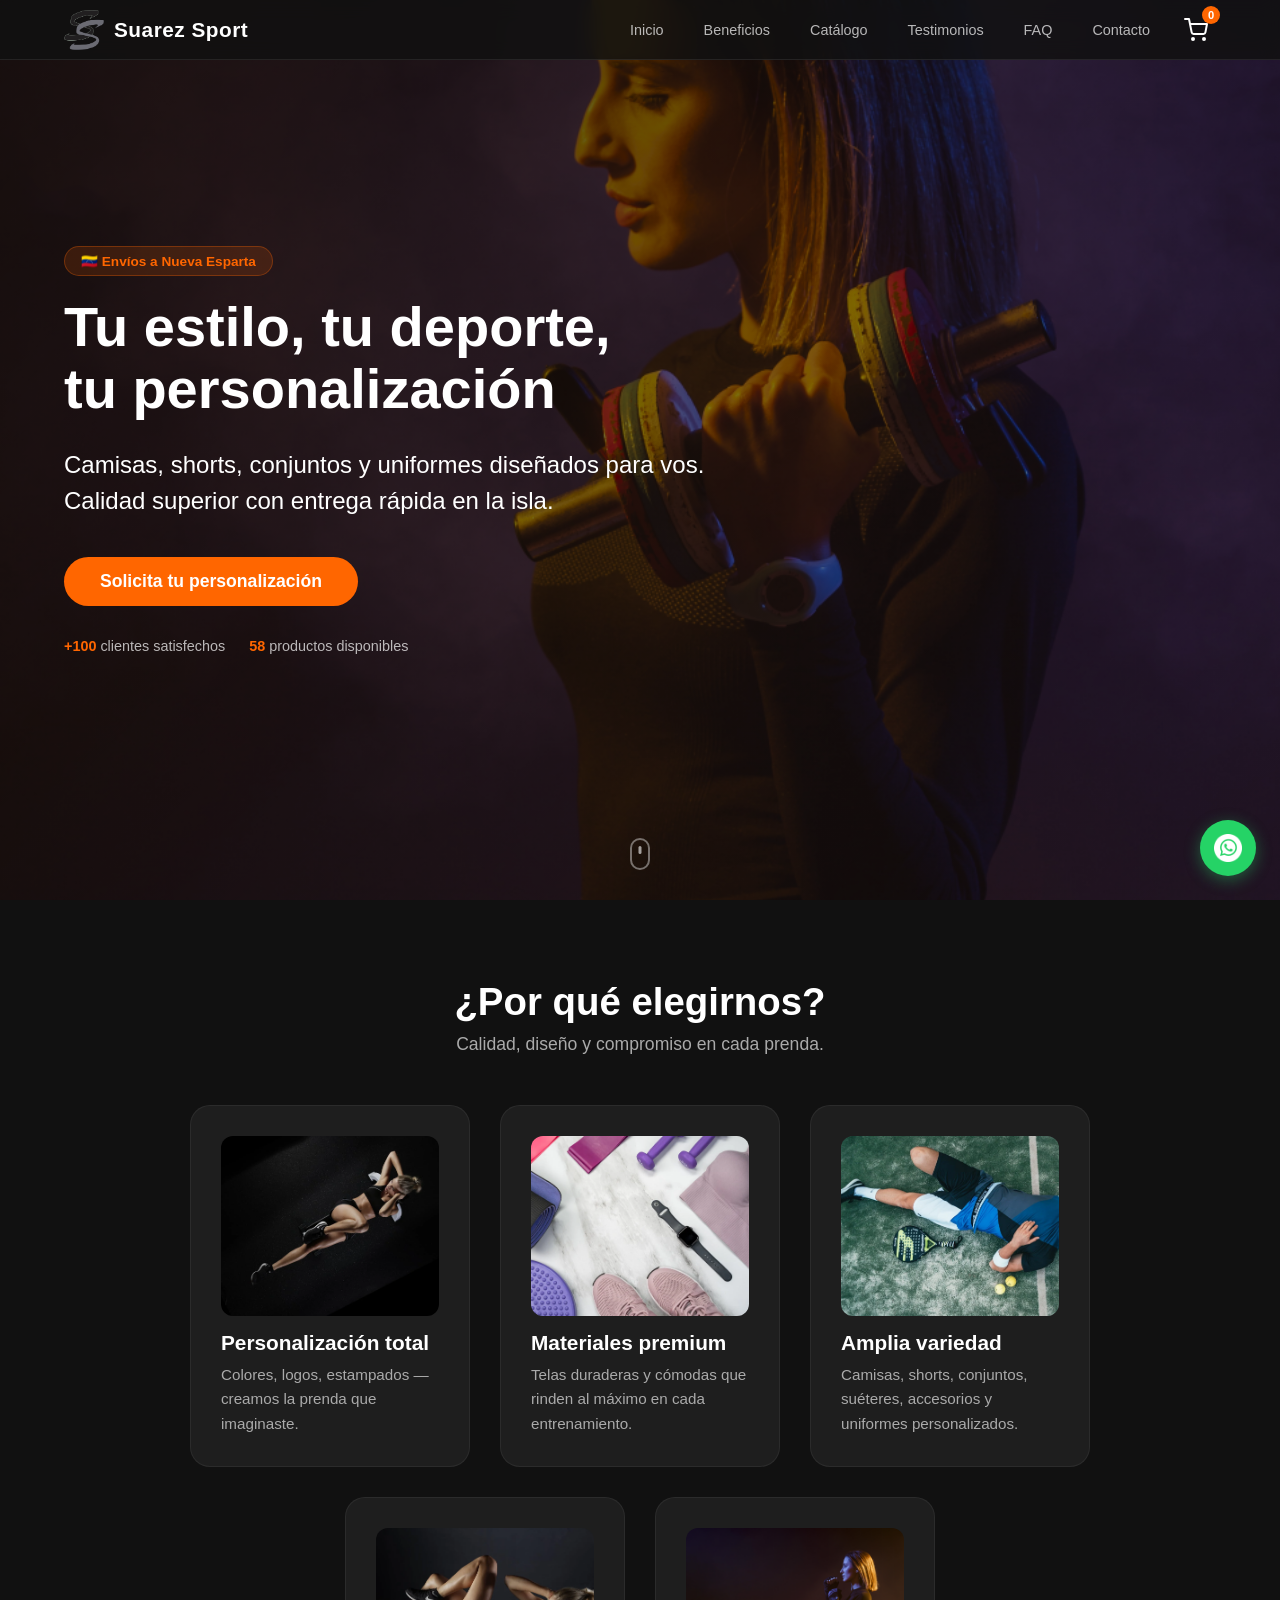
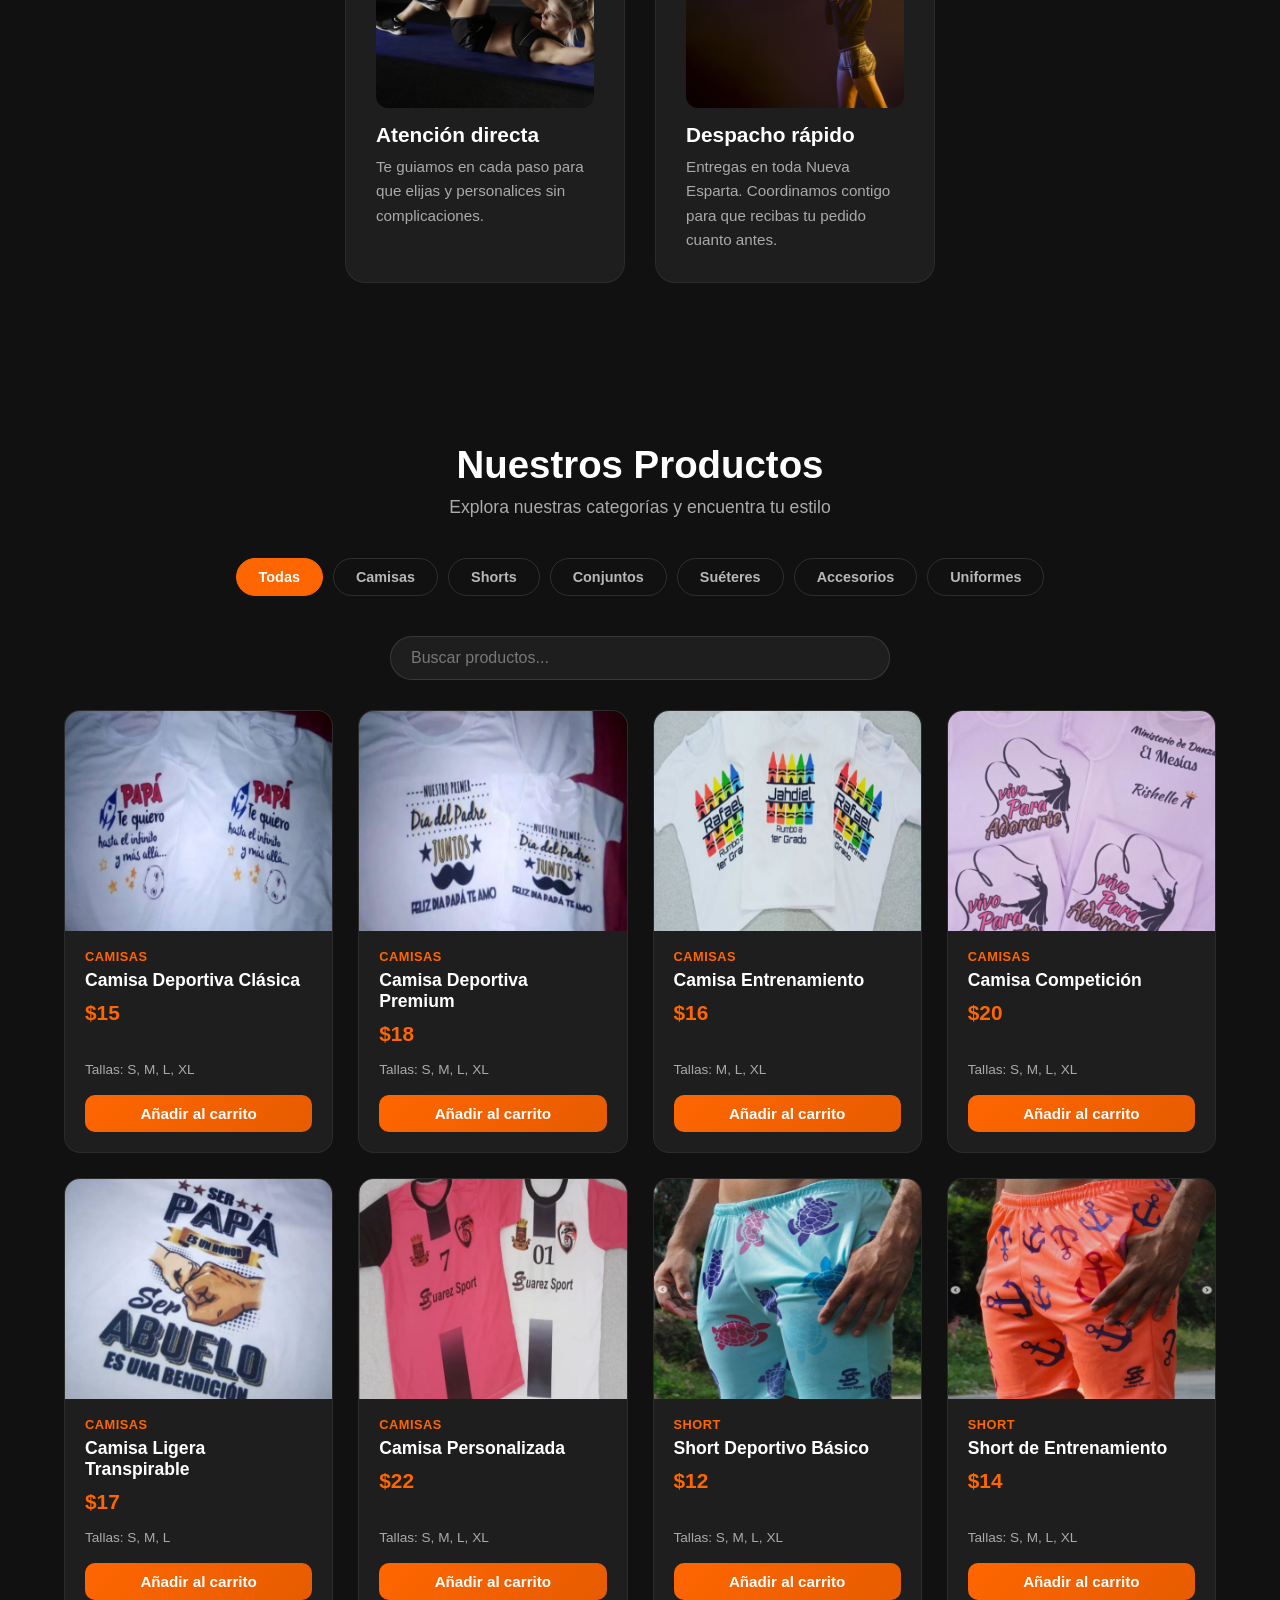
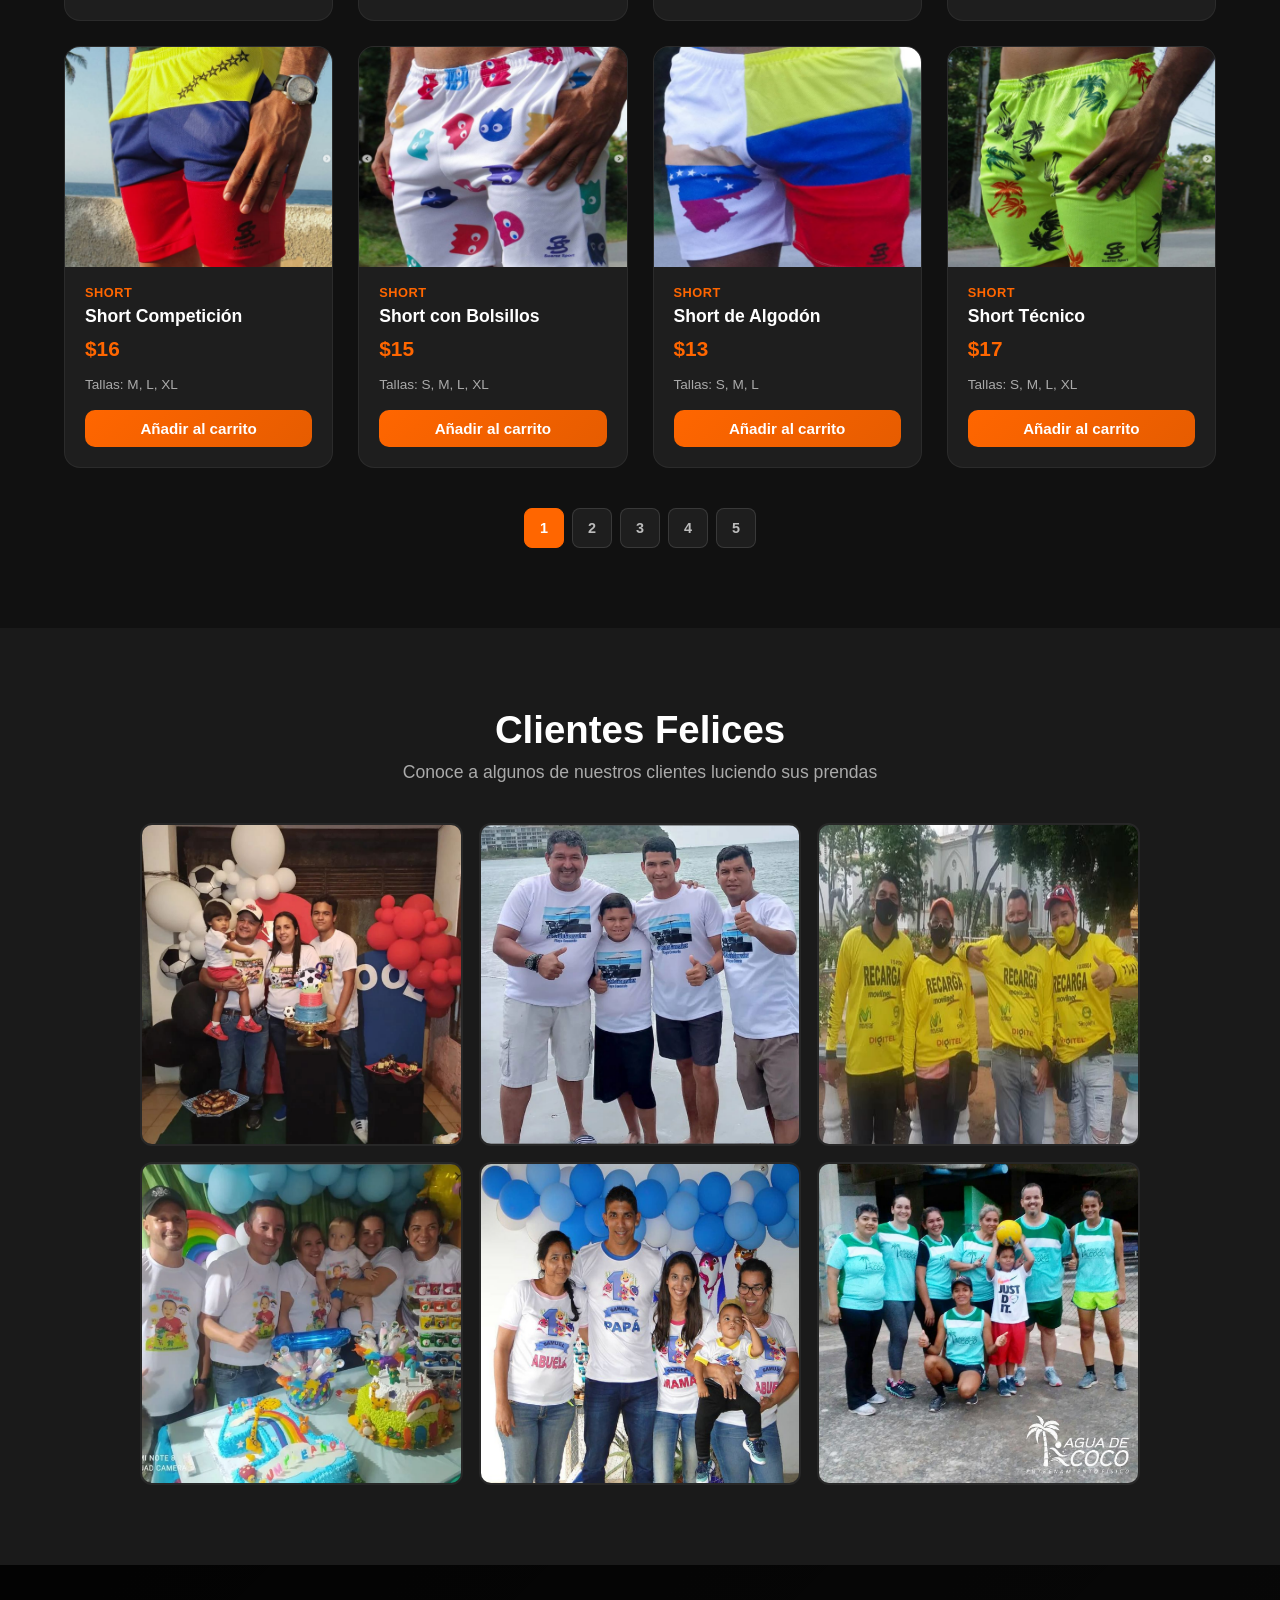
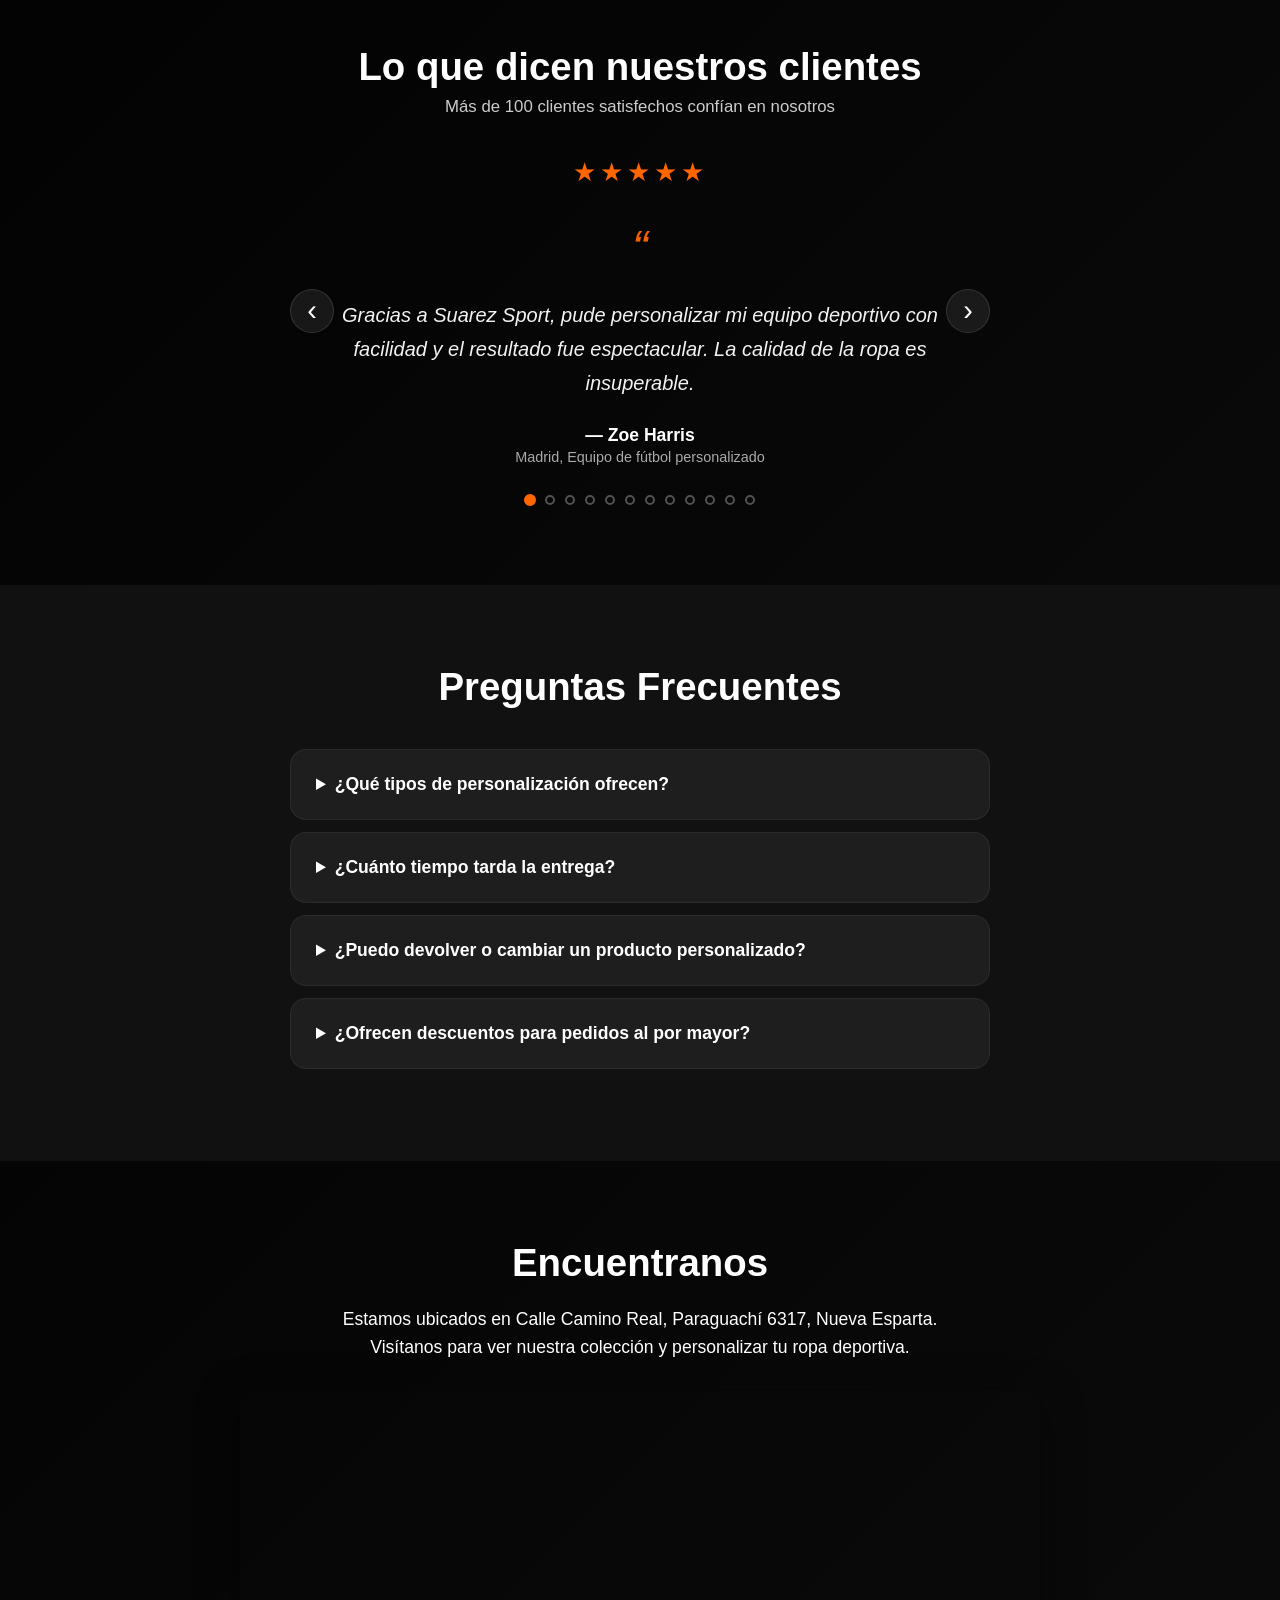
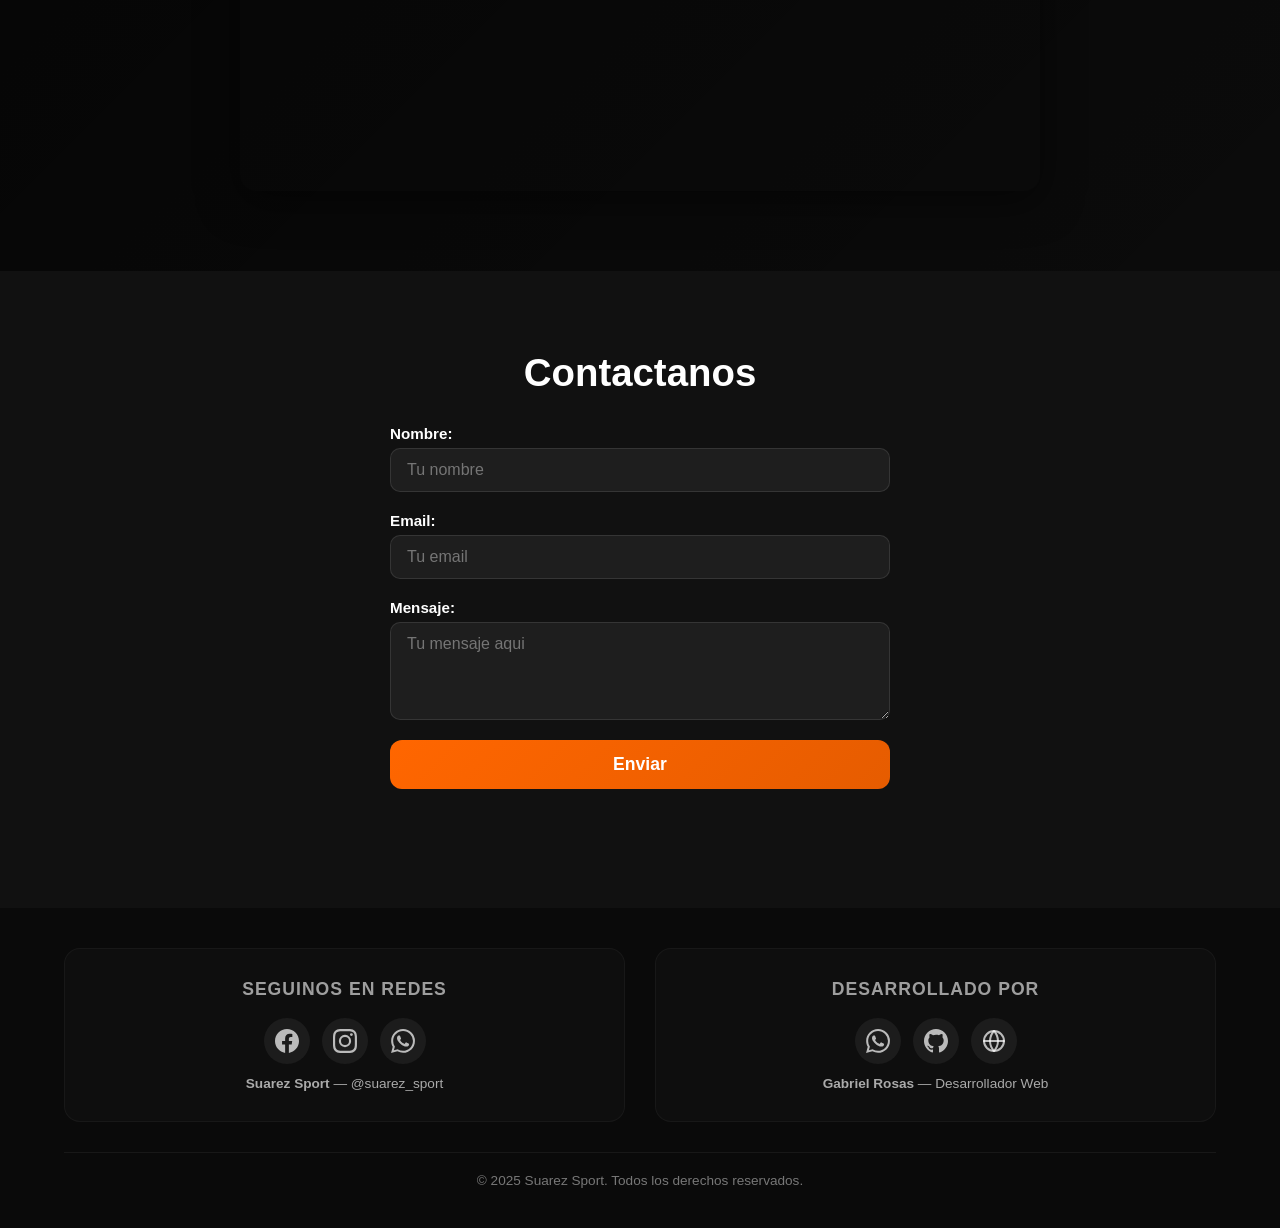
==== commit 611b1a33: "fix: orders/dashboard 500 (null-safe), SEO: Google Search Console file + meta tag" ====
--- a/index.html
+++ b/index.html
@@ -8,6 +8,7 @@
  <meta name="keywords" content="ropa deportiva, personalización, Nueva Esparta, Suarez Sport, uniformes deportivos, camisas personalizadas">
  <meta name="author" content="Gabriel Rosas">
  <meta name="robots" content="index, follow">
+ <meta name="google-site-verification" content="google612cd069af32b00c">
 
  <!-- Open Graph -->
  <meta property="og:title" content="Suarez Sport - Ropa Deportiva Personalizada">
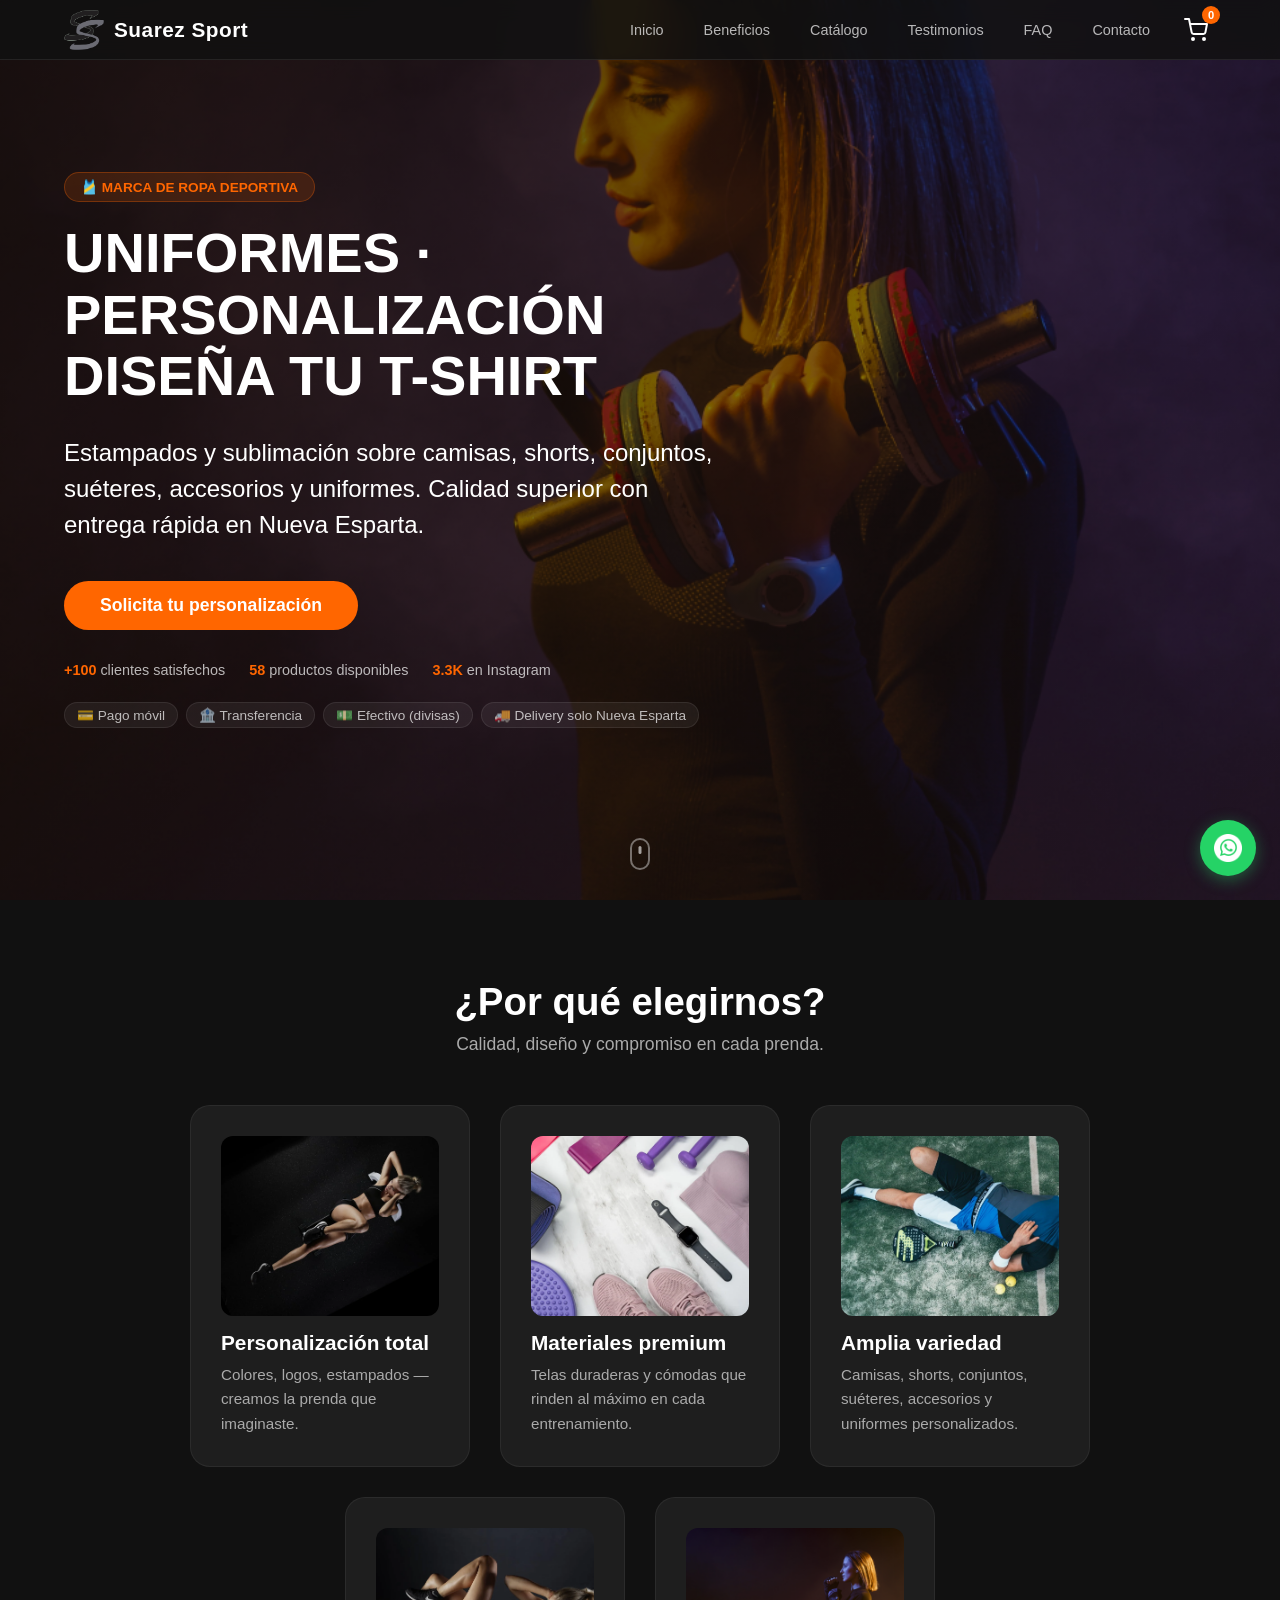
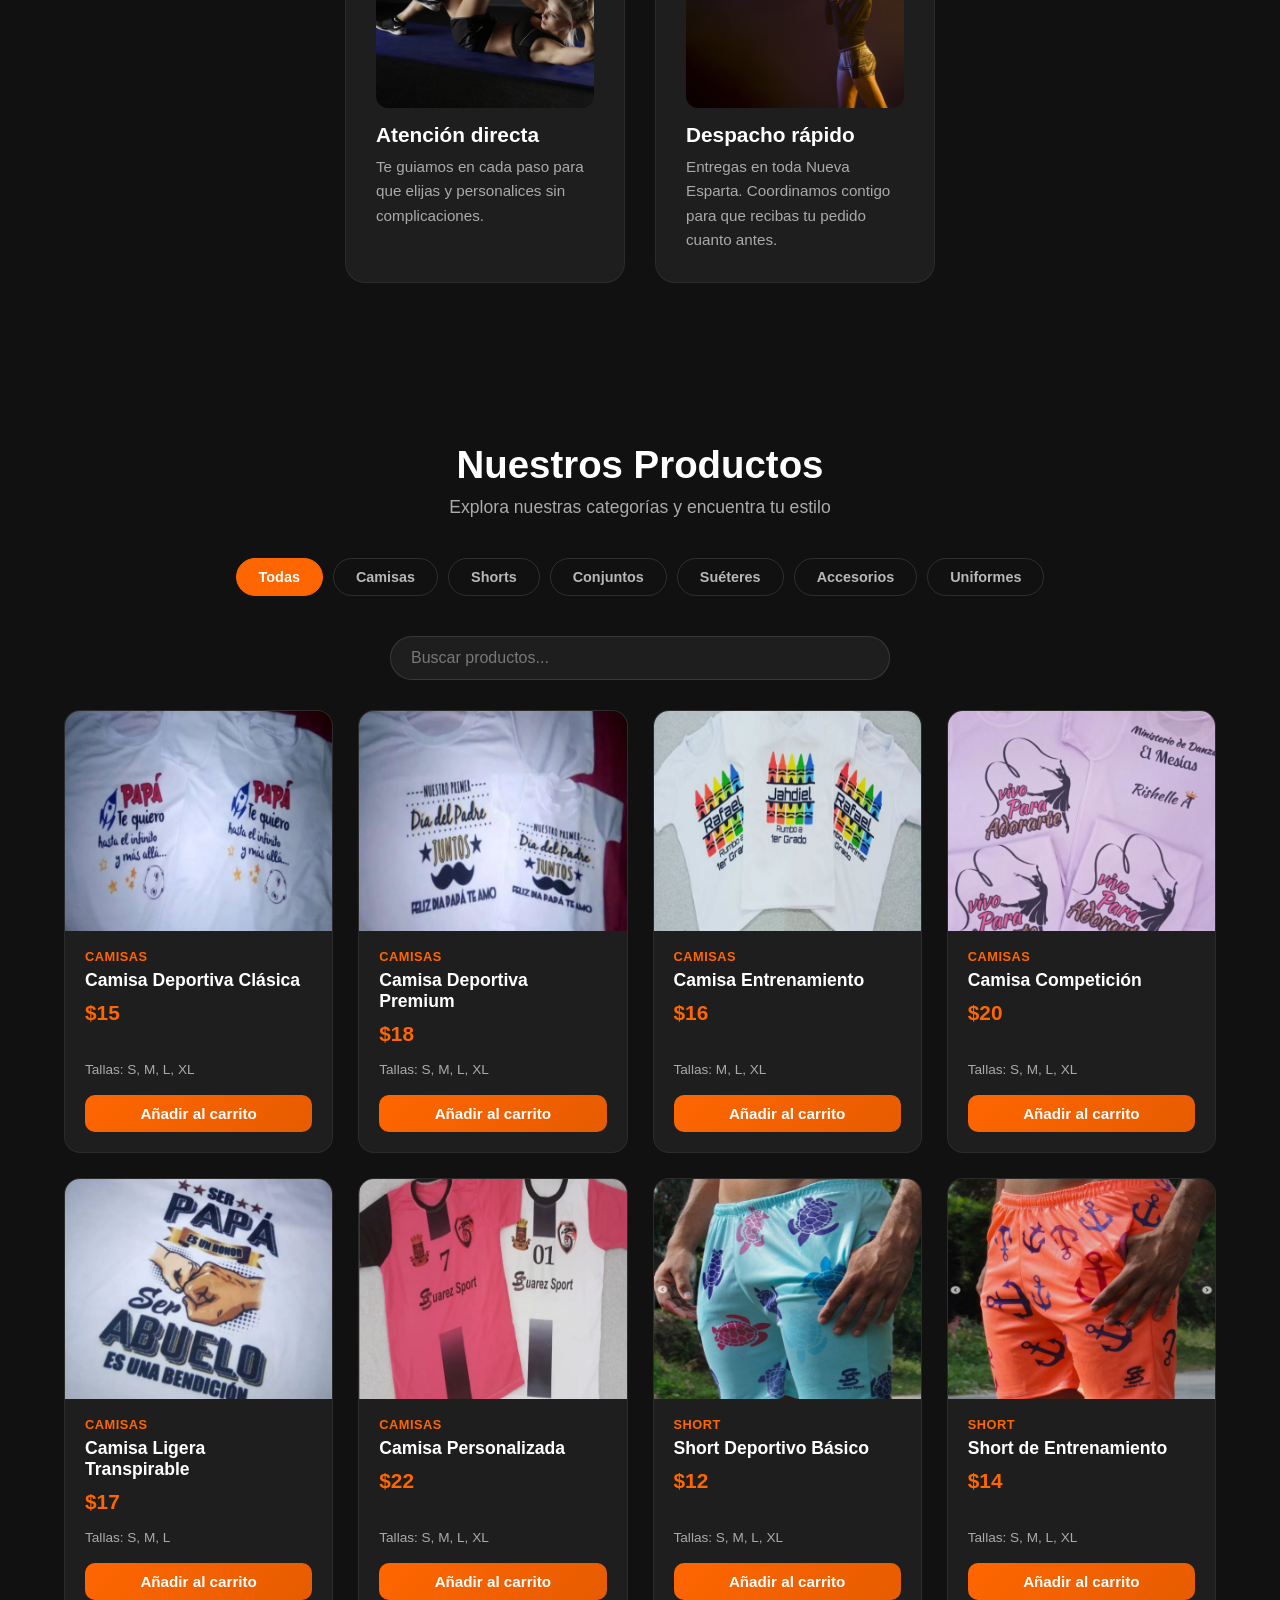
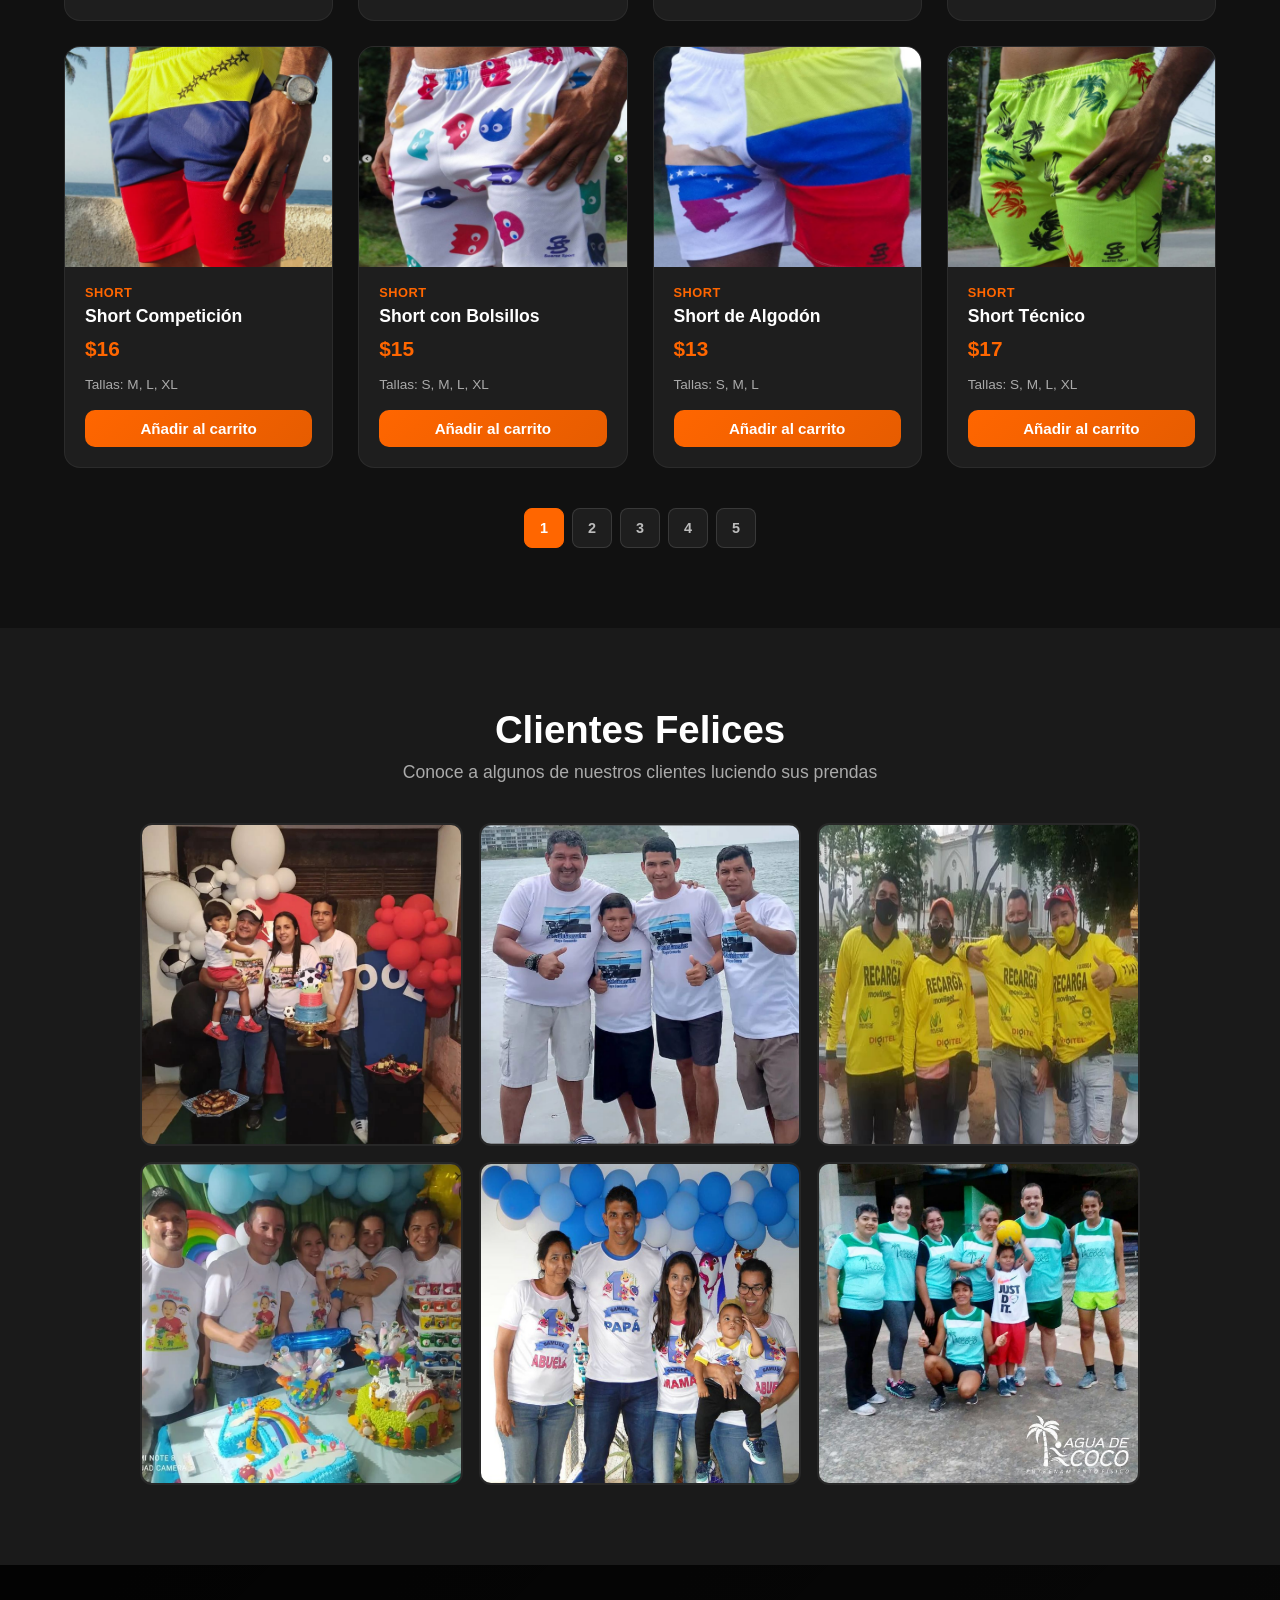
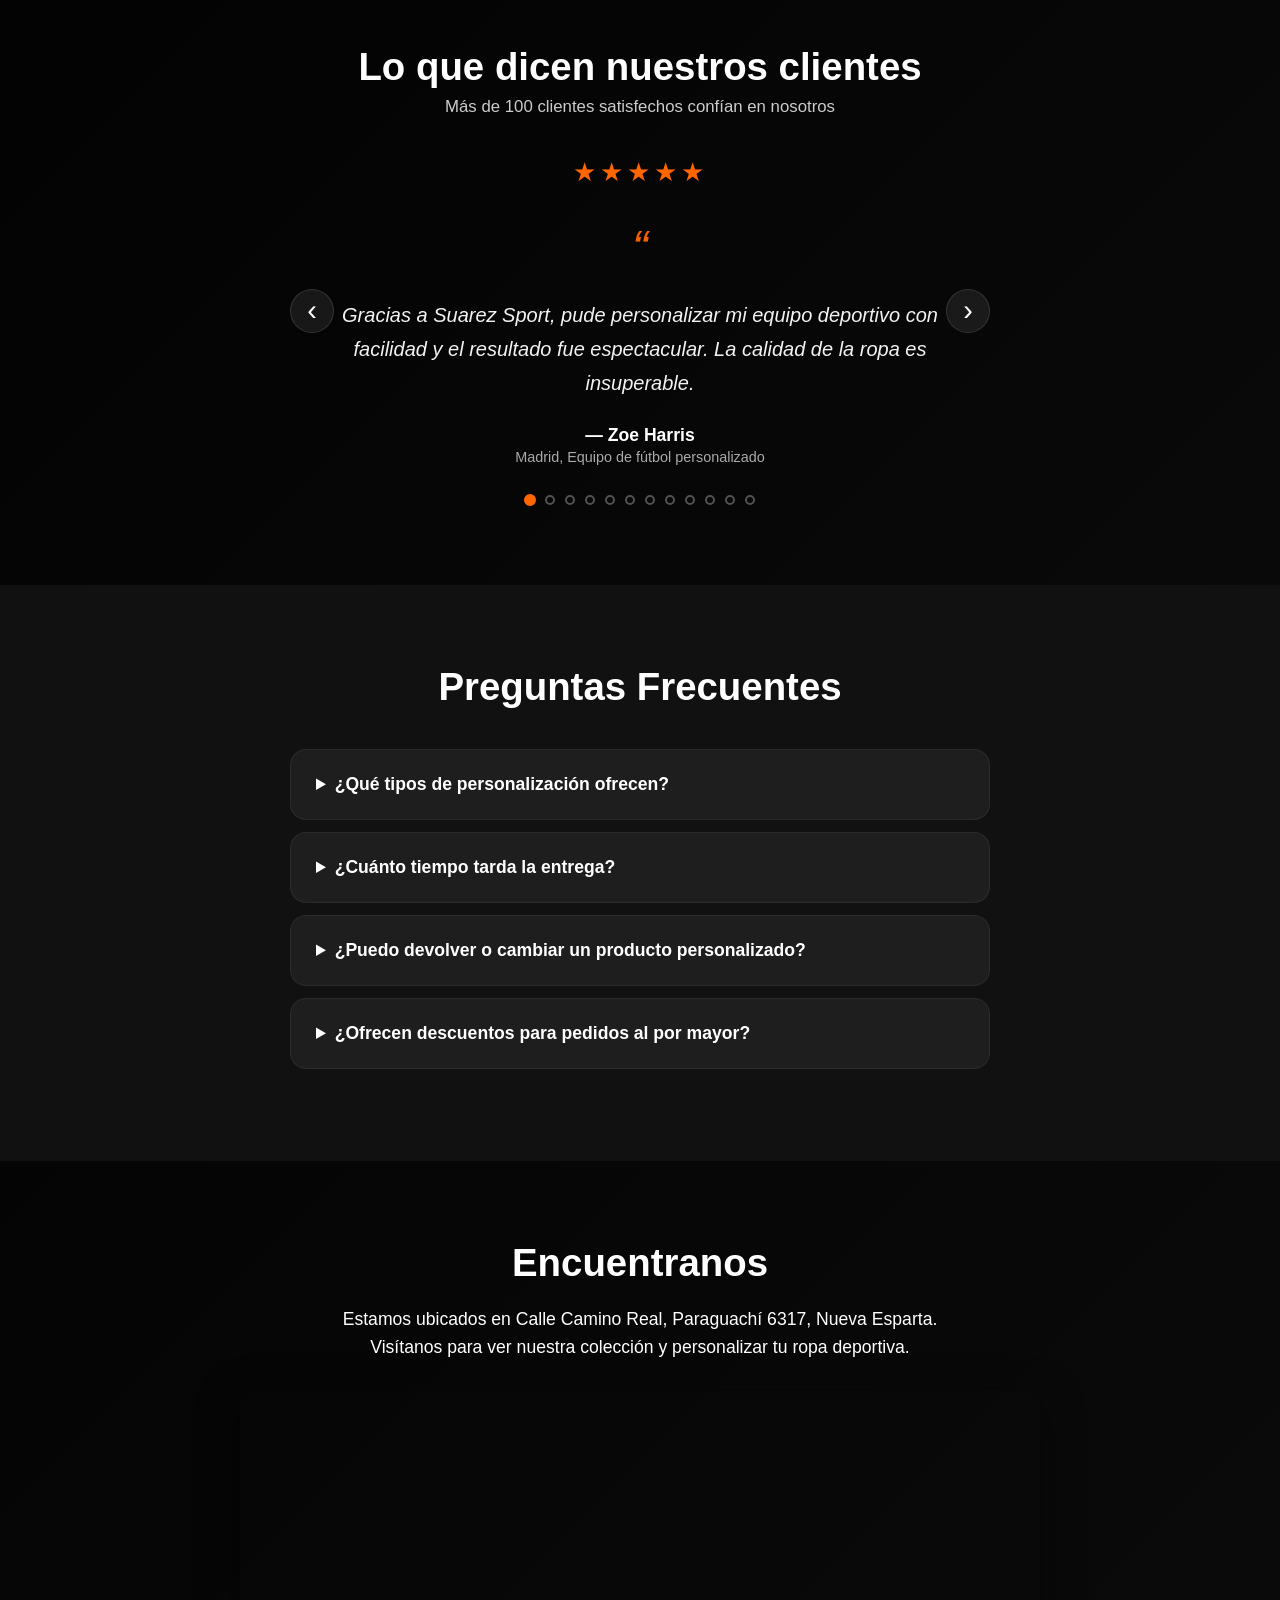
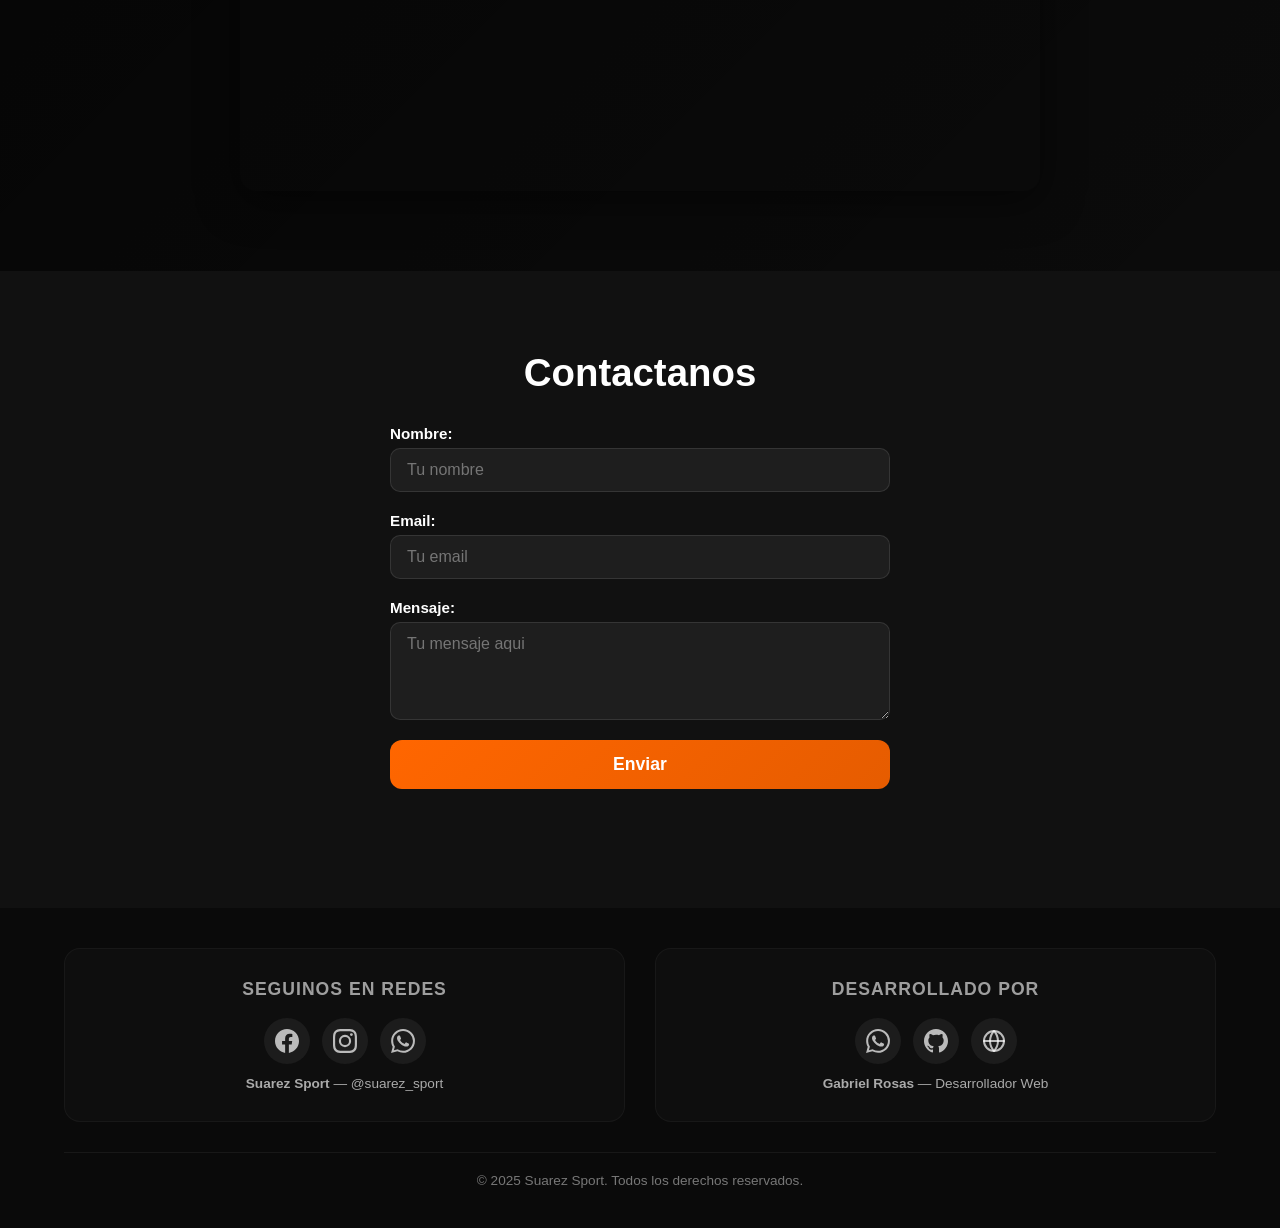
==== commit 4ee40383: "feat: instagram branding in hero, payment methods, delivery info, checkout info block" ====
--- a/index.html
+++ b/index.html
@@ -116,8 +116,14 @@
 
        <div class="checkout-view" id="checkoutView">
           <div class="checkout-body">
-             <div class="checkout-resumen" id="checkoutResumen"></div>
-             <form class="checkout-form" id="checkoutForm">
+              <div class="checkout-resumen" id="checkoutResumen"></div>
+              <div class="checkout-info-pago">
+                 <h4>💳 Formas de pago</h4>
+                 <p>Pago móvil · Transferencia bancaria · Efectivo en divisas</p>
+                 <h4>🚚 Delivery</h4>
+                 <p>Entregas solo en Nueva Esparta. La mercancía se solicita y coordinamos la entrega.</p>
+              </div>
+              <form class="checkout-form" id="checkoutForm">
                 <label for="checkoutNombre">Nombre completo</label>
                 <input type="text" id="checkoutNombre" required placeholder="Tu nombre">
 
@@ -157,15 +163,22 @@
     <main>
       <section class="hero" id="hero">
          <div class="hero-content">
-            <span class="hero-badge animate-on-scroll">🇻🇪 Envíos a Nueva Esparta</span>
-            <h2 class="animate-on-scroll animate-delay-1">Tu estilo, tu deporte,<br>tu personalización</h2>
+            <span class="hero-badge animate-on-scroll">🎽 MARCA DE ROPA DEPORTIVA</span>
+            <h2 class="animate-on-scroll animate-delay-1">UNIFORMES · PERSONALIZACIÓN<br>DISEÑA TU T-SHIRT</h2>
             <p class="animate-on-scroll animate-delay-2">
-               Camisas, shorts, conjuntos y uniformes diseñados para vos. Calidad superior con entrega rápida en la isla.
+               Estampados y sublimación sobre camisas, shorts, conjuntos, suéteres, accesorios y uniformes. Calidad superior con entrega rápida en Nueva Esparta.
             </p>
             <a href="#contacto" class="btn-hero animate-on-scroll animate-delay-3">Solicita tu personalización</a>
             <div class="hero-stats animate-on-scroll animate-delay-3">
                <span><strong>+100</strong> clientes satisfechos</span>
                <span><strong>58</strong> productos disponibles</span>
+               <span><strong>3.3K</strong> en Instagram</span>
+            </div>
+            <div class="hero-pagos animate-on-scroll animate-delay-3">
+               <span>💳 Pago móvil</span>
+               <span>🏦 Transferencia</span>
+               <span>💵 Efectivo (divisas)</span>
+               <span>🚚 Delivery solo Nueva Esparta</span>
             </div>
          </div>
          <div class="scroll-indicator" aria-hidden="true">
--- a/css/index.css
+++ b/css/index.css
@@ -281,6 +281,47 @@
     animation: scroll-dot 2s infinite;
 }
 
+.hero-pagos {
+    display: flex;
+    flex-wrap: wrap;
+    gap: 8px;
+    margin-top: 16px;
+    font-size: 0.85rem;
+    align-items: center;
+}
+
+.hero-pagos span {
+    padding: 4px 12px;
+    border-radius: 20px;
+    background: rgba(255,255,255,0.06);
+    border: 1px solid rgba(255,255,255,0.08);
+    color: rgba(255,255,255,0.7);
+}
+
+.checkout-info-pago {
+    background: rgba(255,102,0,0.06);
+    border: 1px solid rgba(255,102,0,0.15);
+    border-radius: 12px;
+    padding: 16px;
+    margin: 16px 0;
+}
+
+.checkout-info-pago h4 {
+    font-size: 0.9rem;
+    margin-bottom: 4px;
+    color: #ff6600;
+}
+
+.checkout-info-pago p {
+    font-size: 0.85rem;
+    color: rgba(255,255,255,0.7);
+    margin-bottom: 8px;
+}
+
+.checkout-info-pago p:last-child {
+    margin-bottom: 0;
+}
+
 @keyframes scroll-bounce {
     0%, 100% { transform: translateX(-50%) translateY(0); }
     50% { transform: translateX(-50%) translateY(6px); }
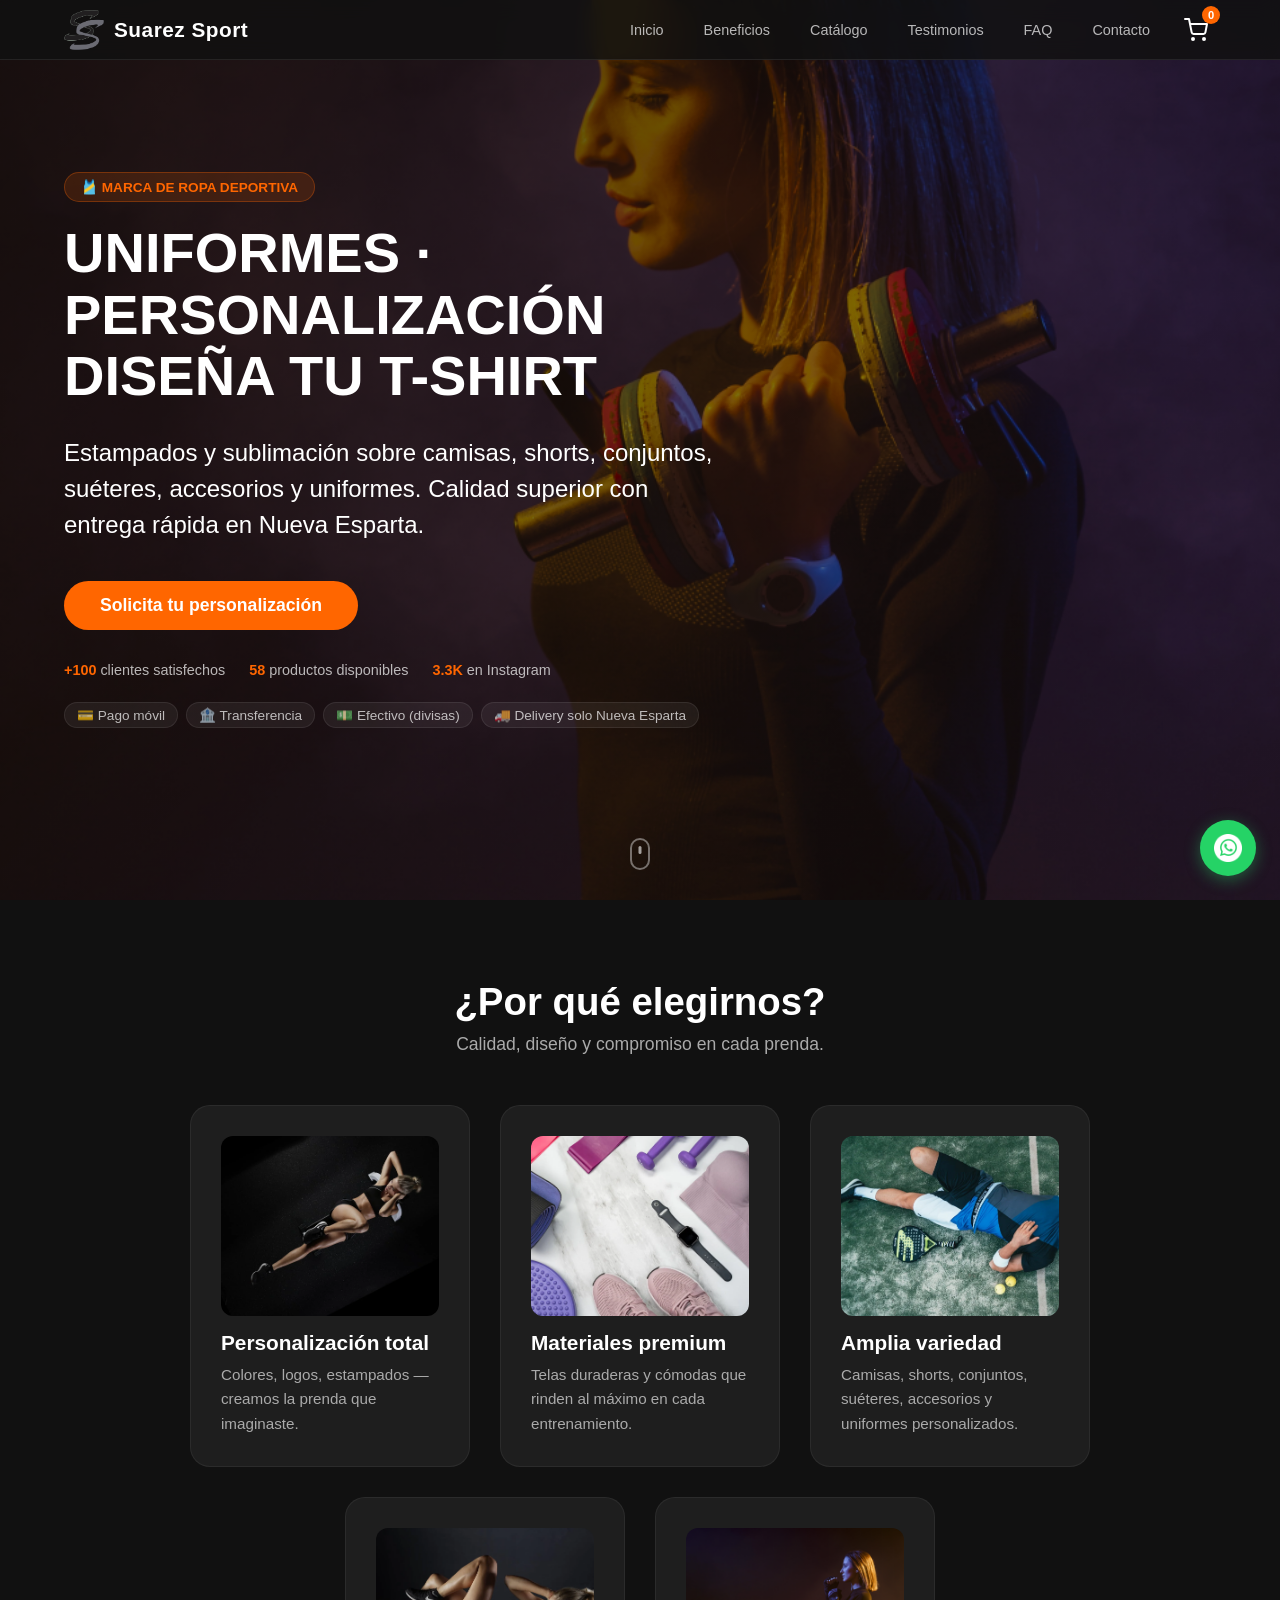
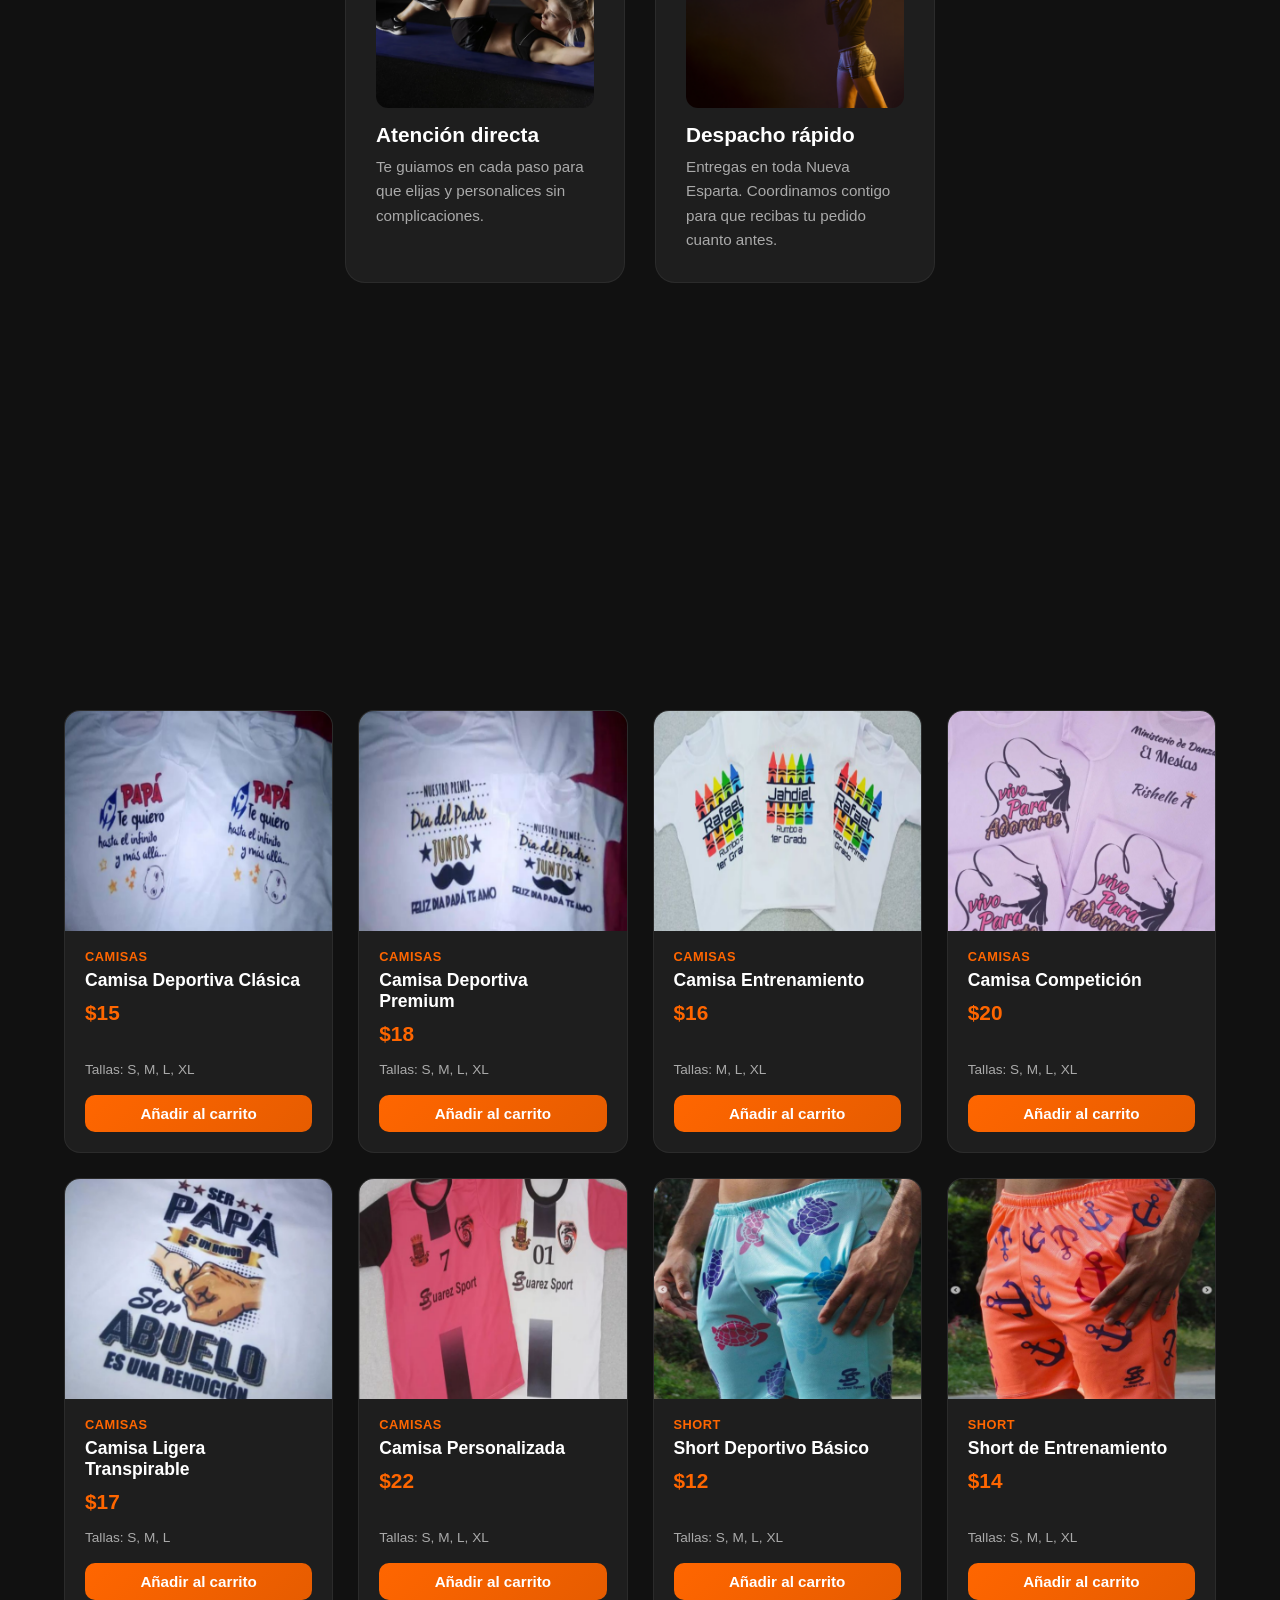
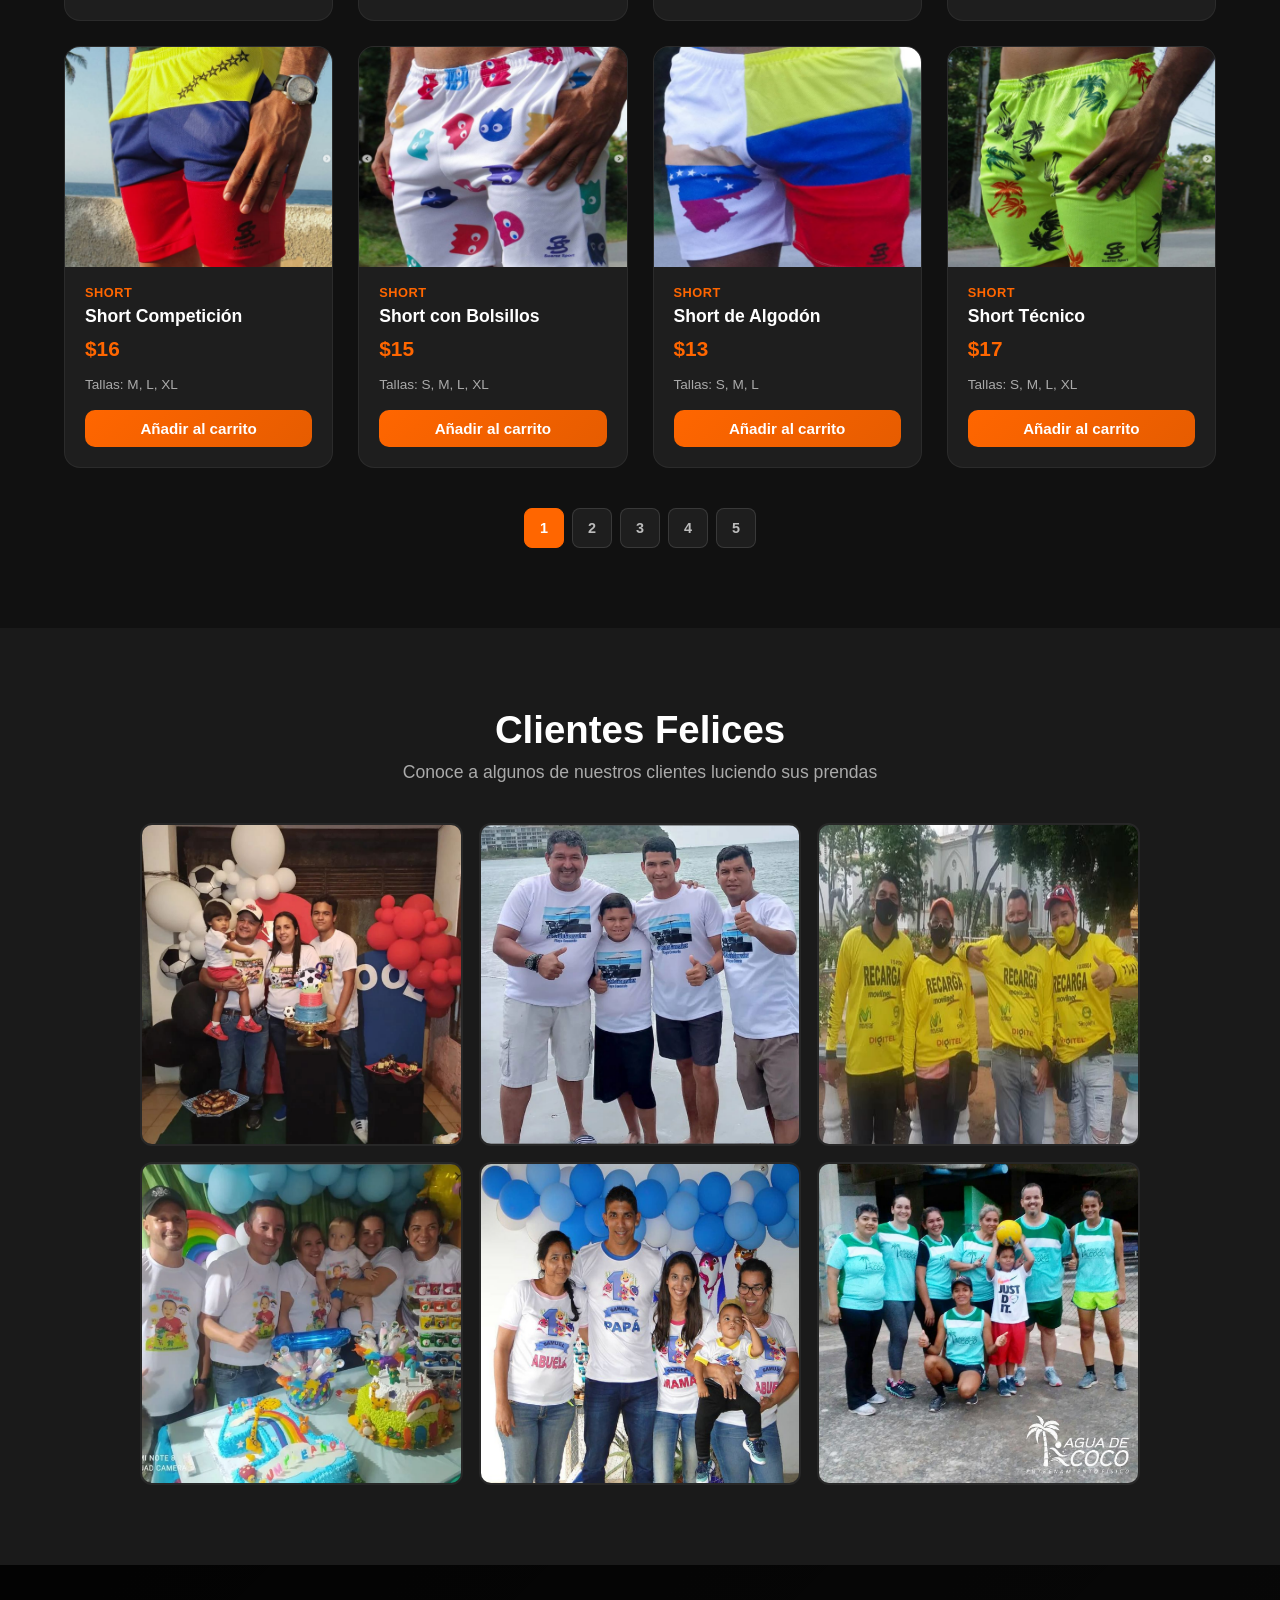
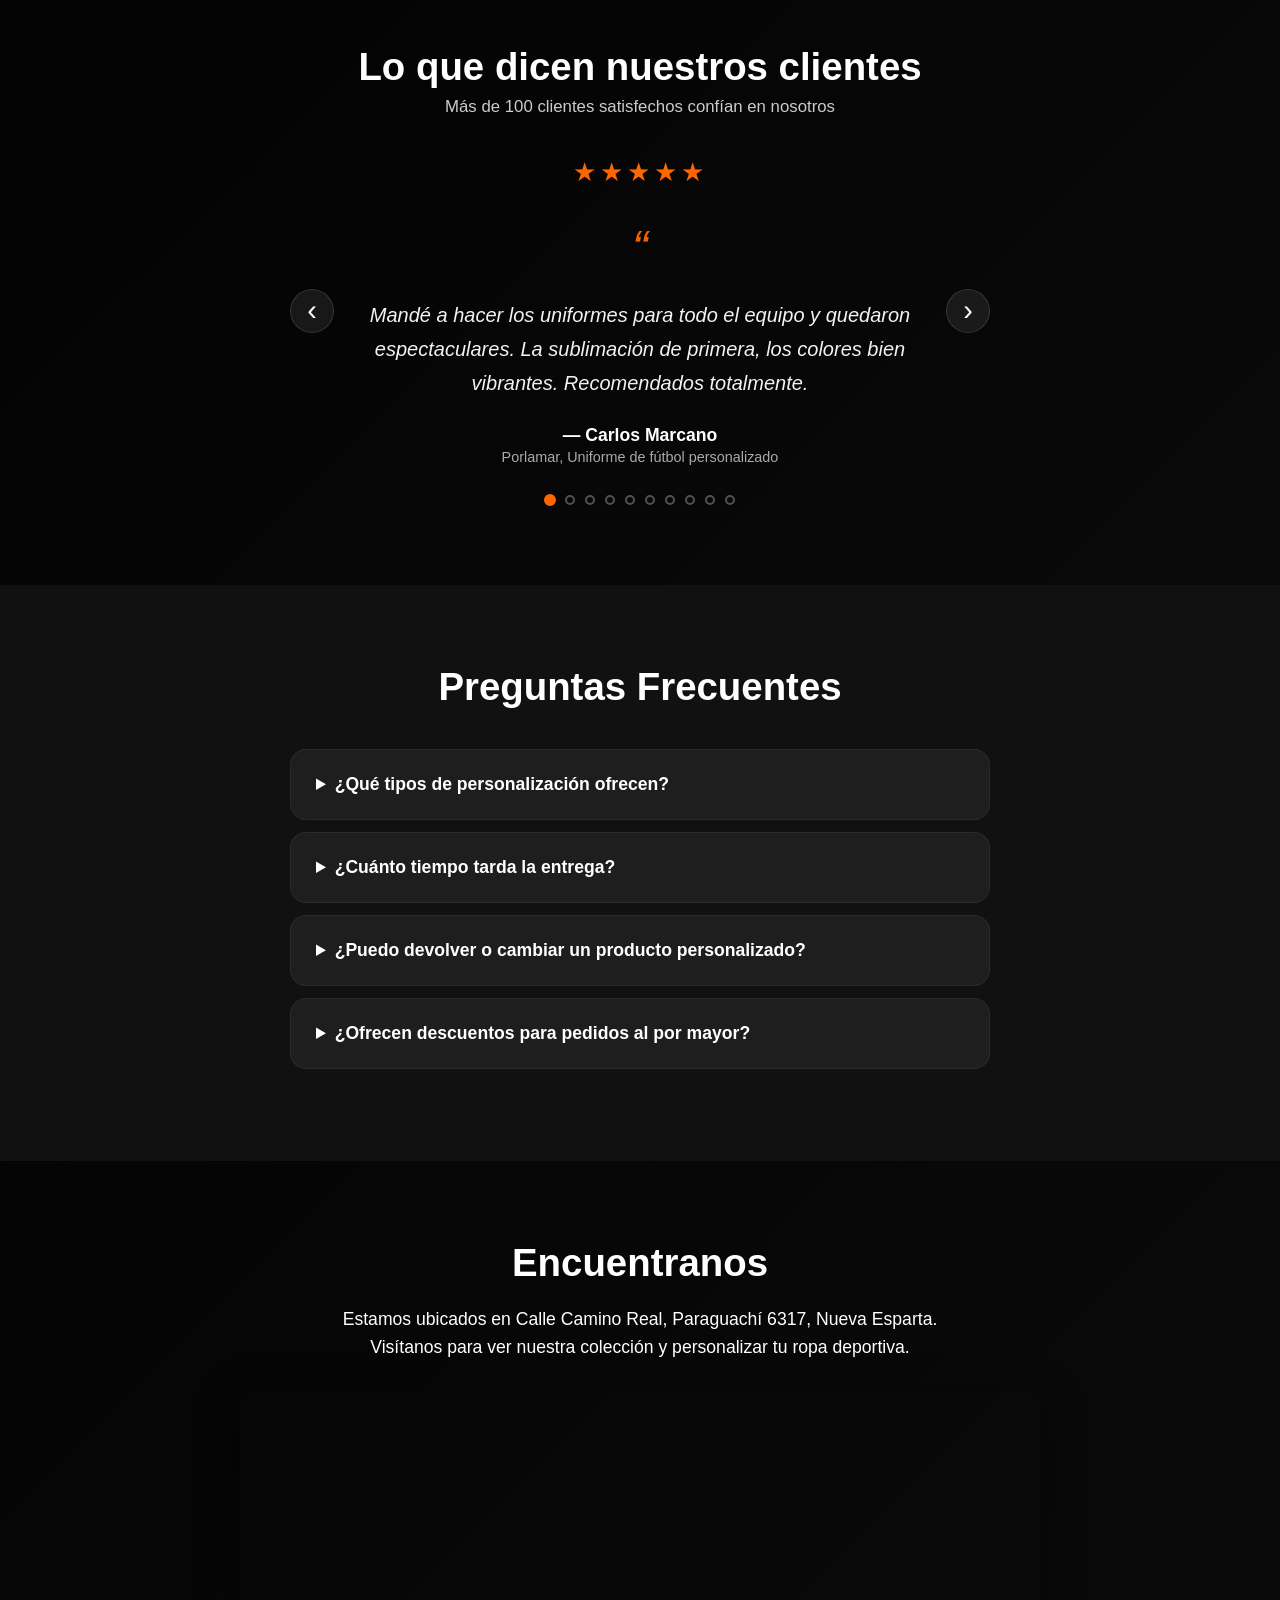
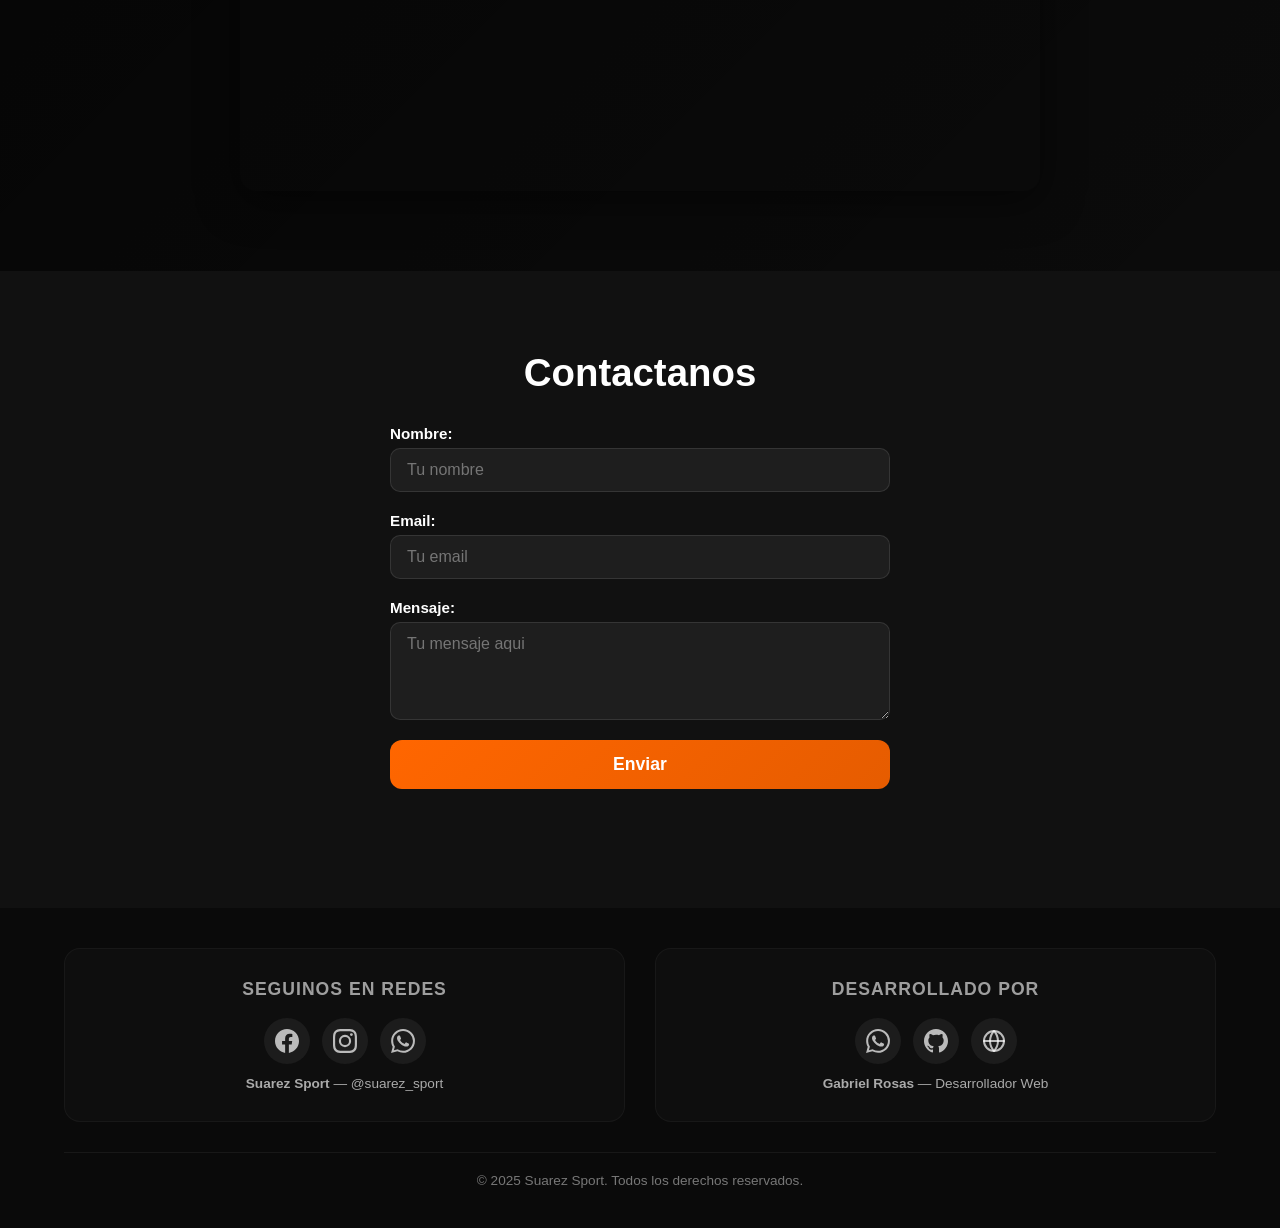
==== commit 8ec572bd: "fix 4 critical bugs: modal overlay close, checkout silent fail, contact success always, JSON.parse c" ====
--- a/index.html
+++ b/index.html
@@ -136,6 +136,7 @@
                 <label for="checkoutNotas">Notas adicionales</label>
                 <textarea id="checkoutNotas" rows="2" placeholder="Alguna instrucción especial"></textarea>
 
+                <p id="checkoutError" class="form-feedback form-feedback--error" style="display:none"></p>
                 <button type="submit" class="btn-enviar-pedido" id="btnEnviarPedido">Enviar pedido por WhatsApp</button>
              </form>
           </div>
--- a/css/index.css
+++ b/css/index.css
@@ -606,54 +606,6 @@
     box-shadow: 0 6px 20px rgba(255, 102, 0, 0.4);
 }
 
-/* ============ TESTIMONIAL / ACTIONS ============ */
-.actions {
-    background-image: url('../imagenes/presentacion/presentacion3.webp');
-    background-size: cover;
-    background-position: center;
-    background-attachment: fixed;
-    display: flex;
-    justify-content: center;
-    align-items: center;
-    flex-direction: column;
-    min-height: 500px;
-    color: white;
-    position: relative;
-    padding: 80px 5%;
-    text-align: center;
-}
-
-.actions::before {
-    content: '';
-    position: absolute;
-    inset: 0;
-    background: linear-gradient(135deg, rgba(0, 0, 0, 0.8) 0%, rgba(0, 0, 0, 0.4) 100%);
-}
-
-.actions h2 {
-    position: relative;
-    font-size: clamp(1.8rem, 3vw, 2.5rem);
-    font-weight: 800;
-    margin-bottom: 20px;
-}
-
-.actions p {
-    position: relative;
-    max-width: 700px;
-    font-size: clamp(1rem, 2vw, 1.3rem);
-    line-height: 1.7;
-    font-style: italic;
-    opacity: 0.95;
-}
-
-.actions p::before {
-    content: '\201C';
-    font-size: 3rem;
-    color: #ff6600;
-    display: block;
-    margin-bottom: 10px;
-}
-
 /* ============ FAQ ============ */
 .faq {
     background-color: #111111;
@@ -941,7 +893,7 @@
 .back-to-top {
     position: fixed;
     bottom: 30px;
-    right: 30px;
+    left: 30px;
     width: 50px;
     height: 50px;
     background-color: #ff6600;
@@ -1813,14 +1765,6 @@
         max-width: 400px;
     }
 
-    .actions {
-        background-attachment: scroll;
-    }
-
-    .actions p {
-        max-width: 100%;
-    }
-
     .ubicacion {
         background-attachment: scroll;
     }
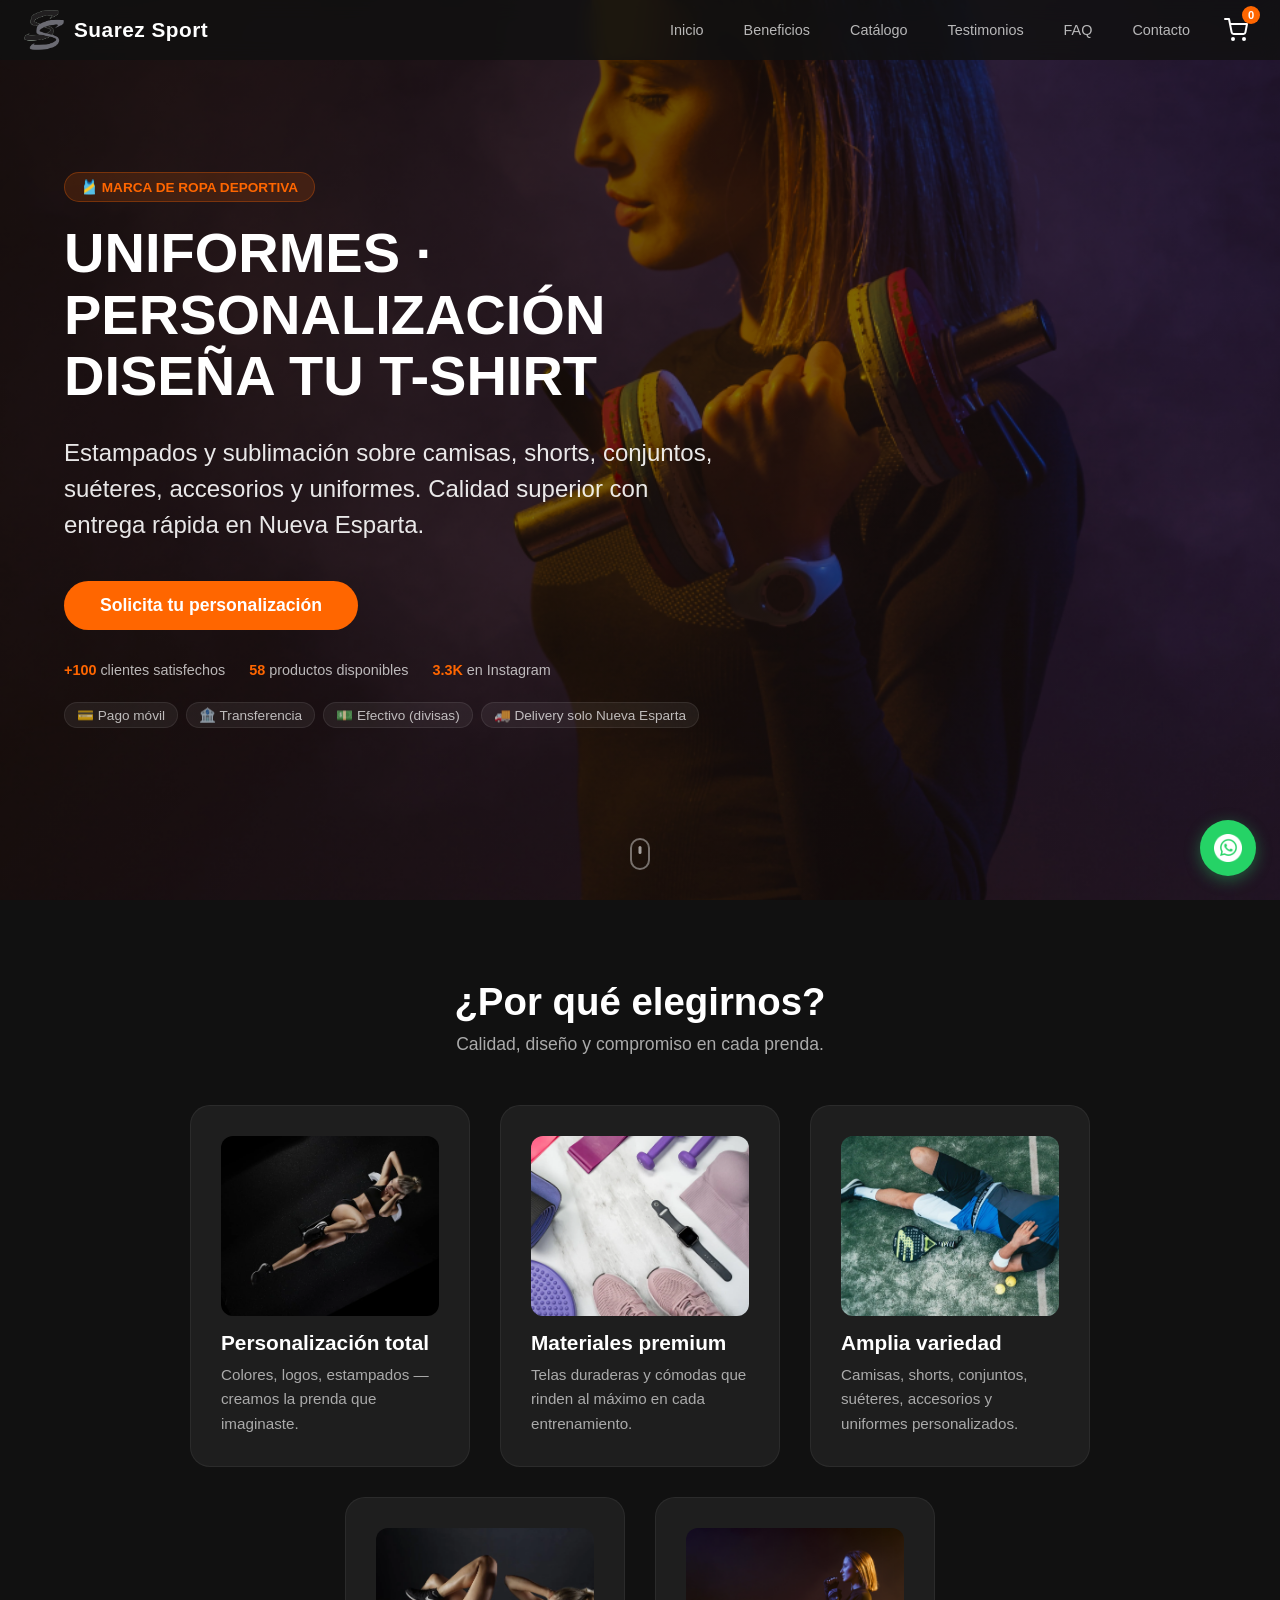
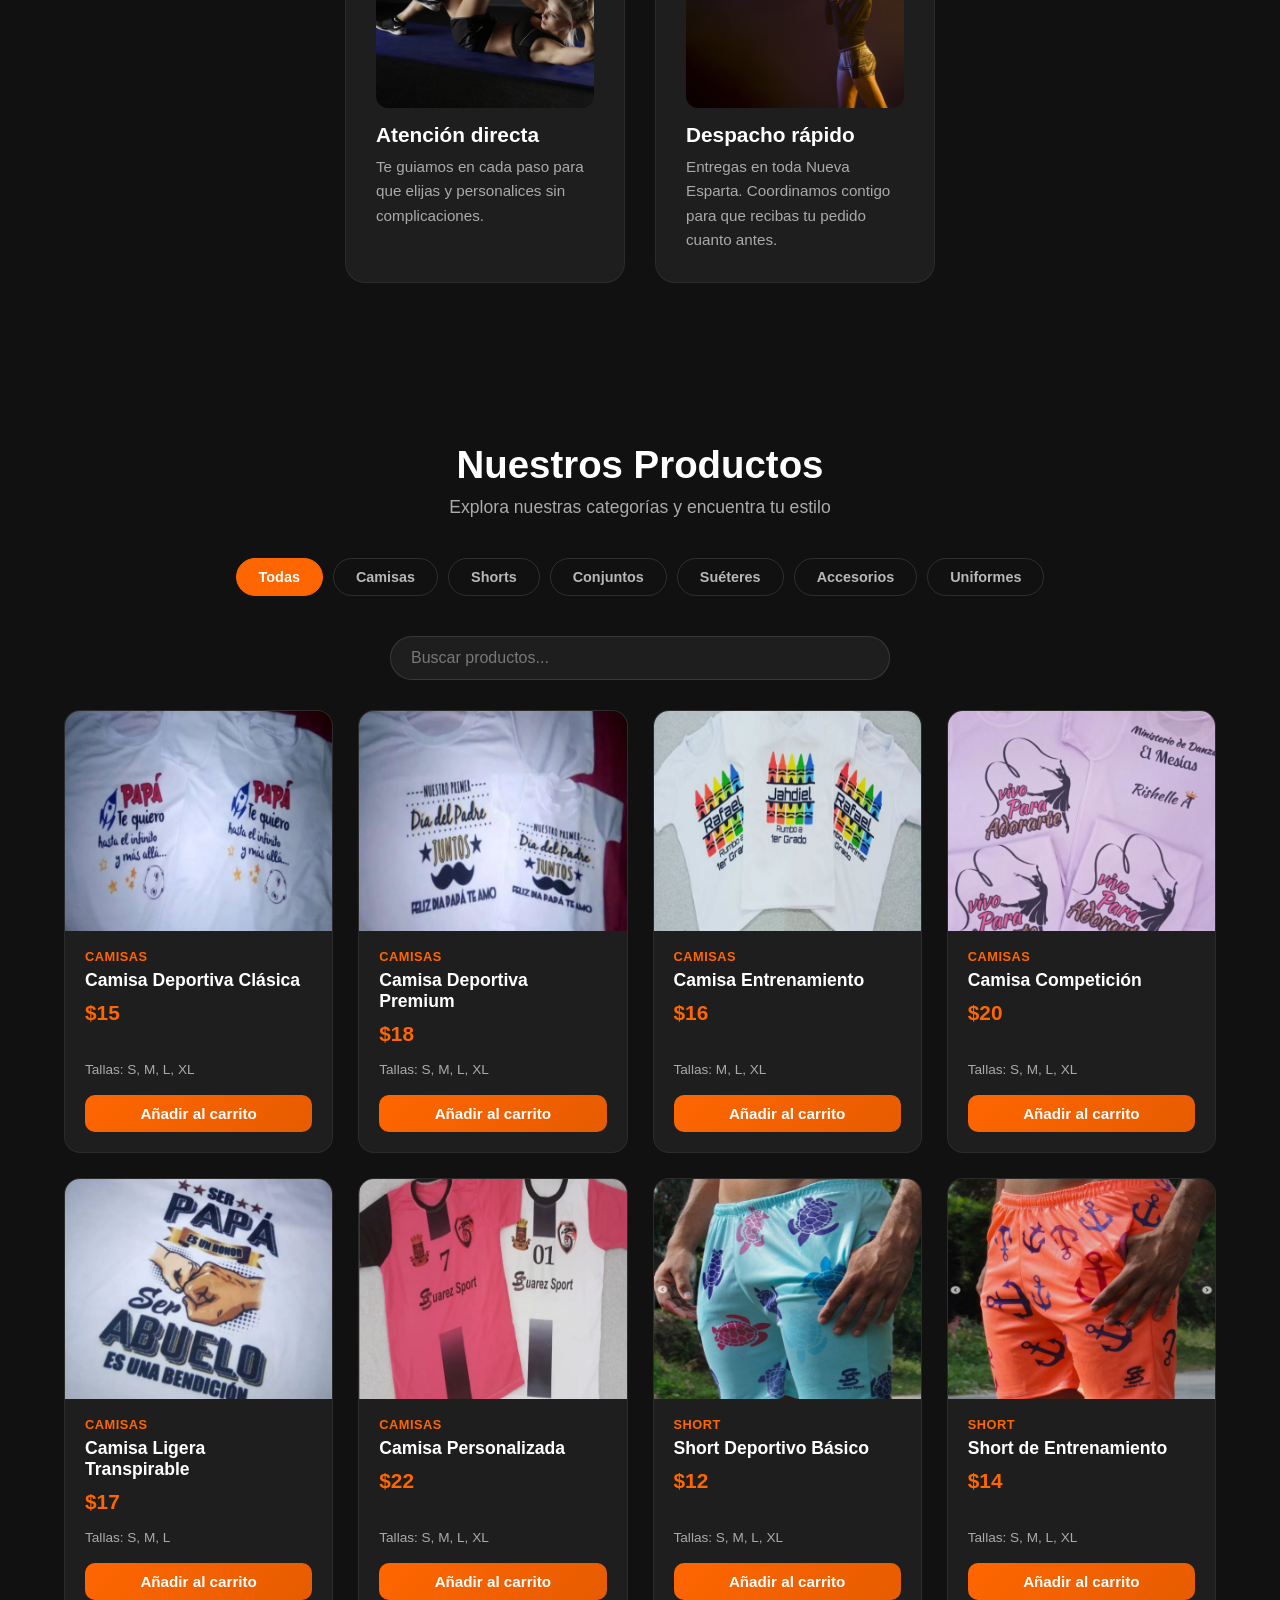
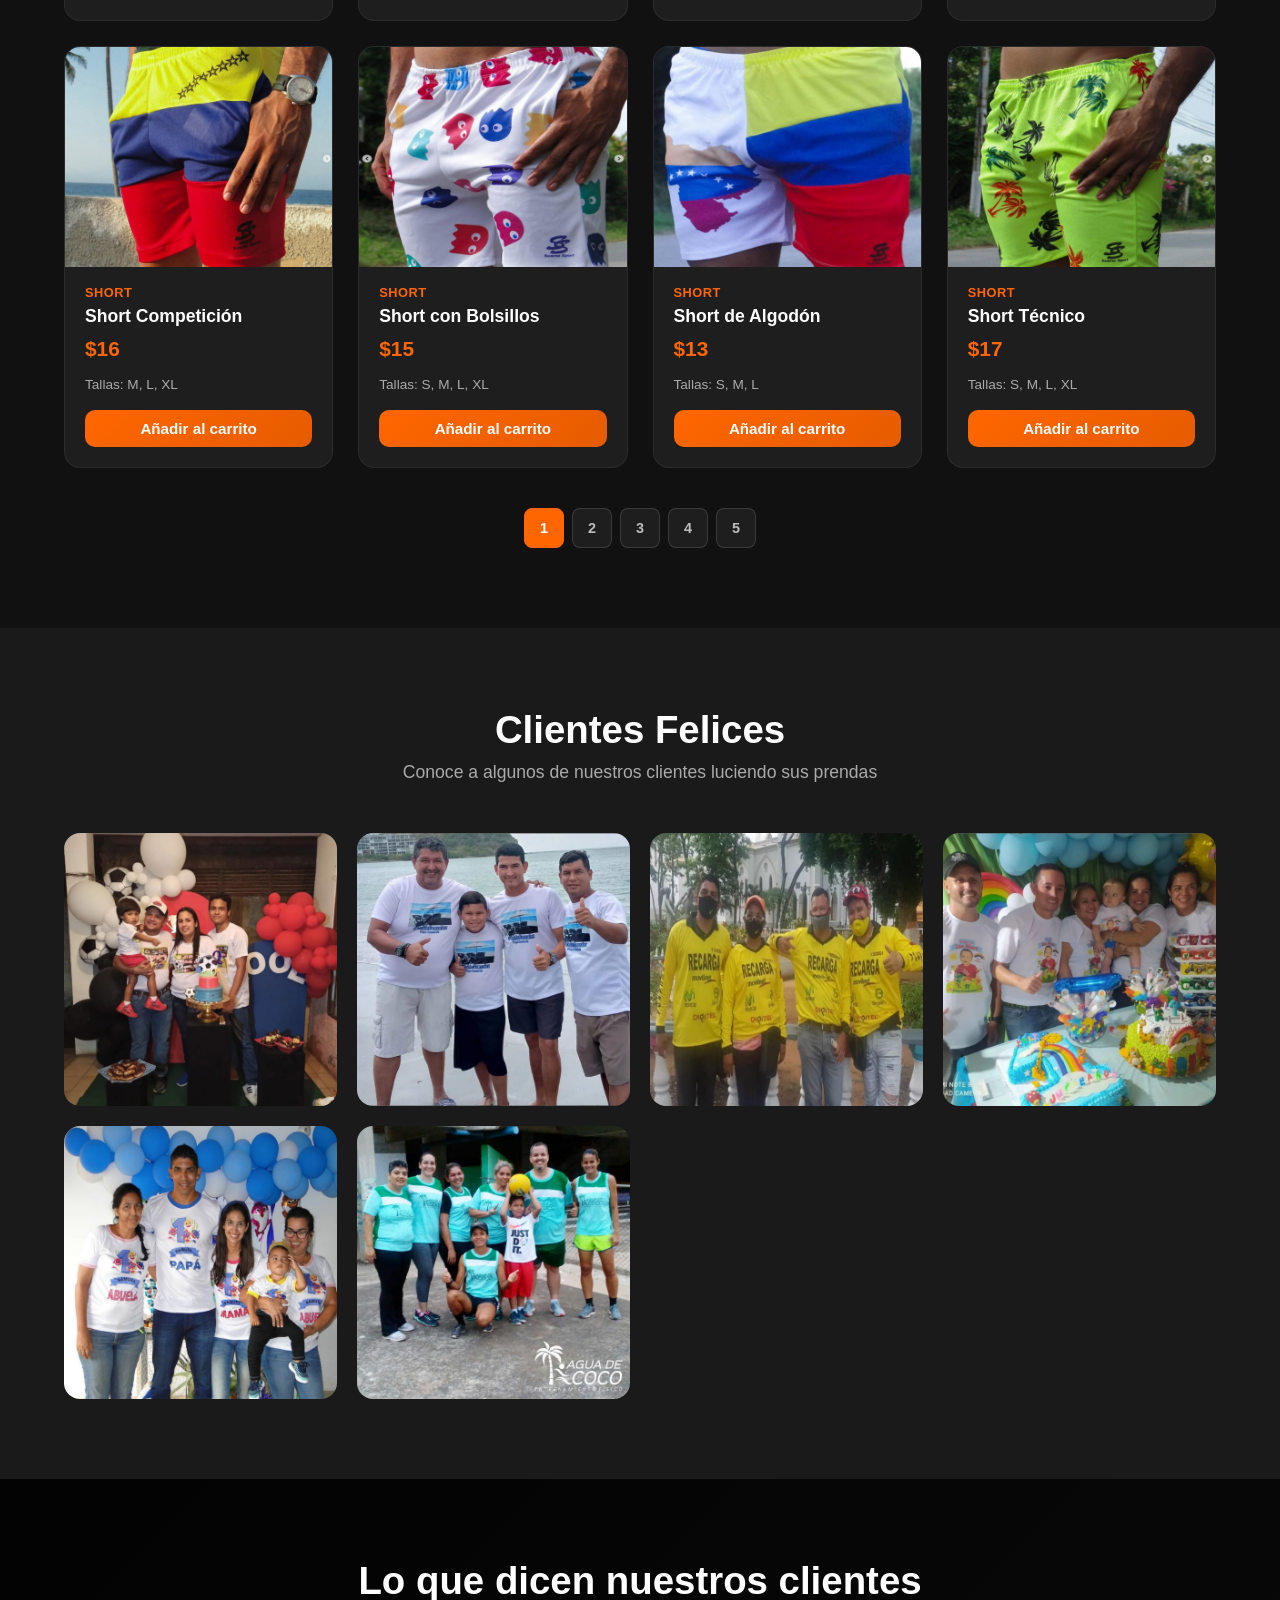
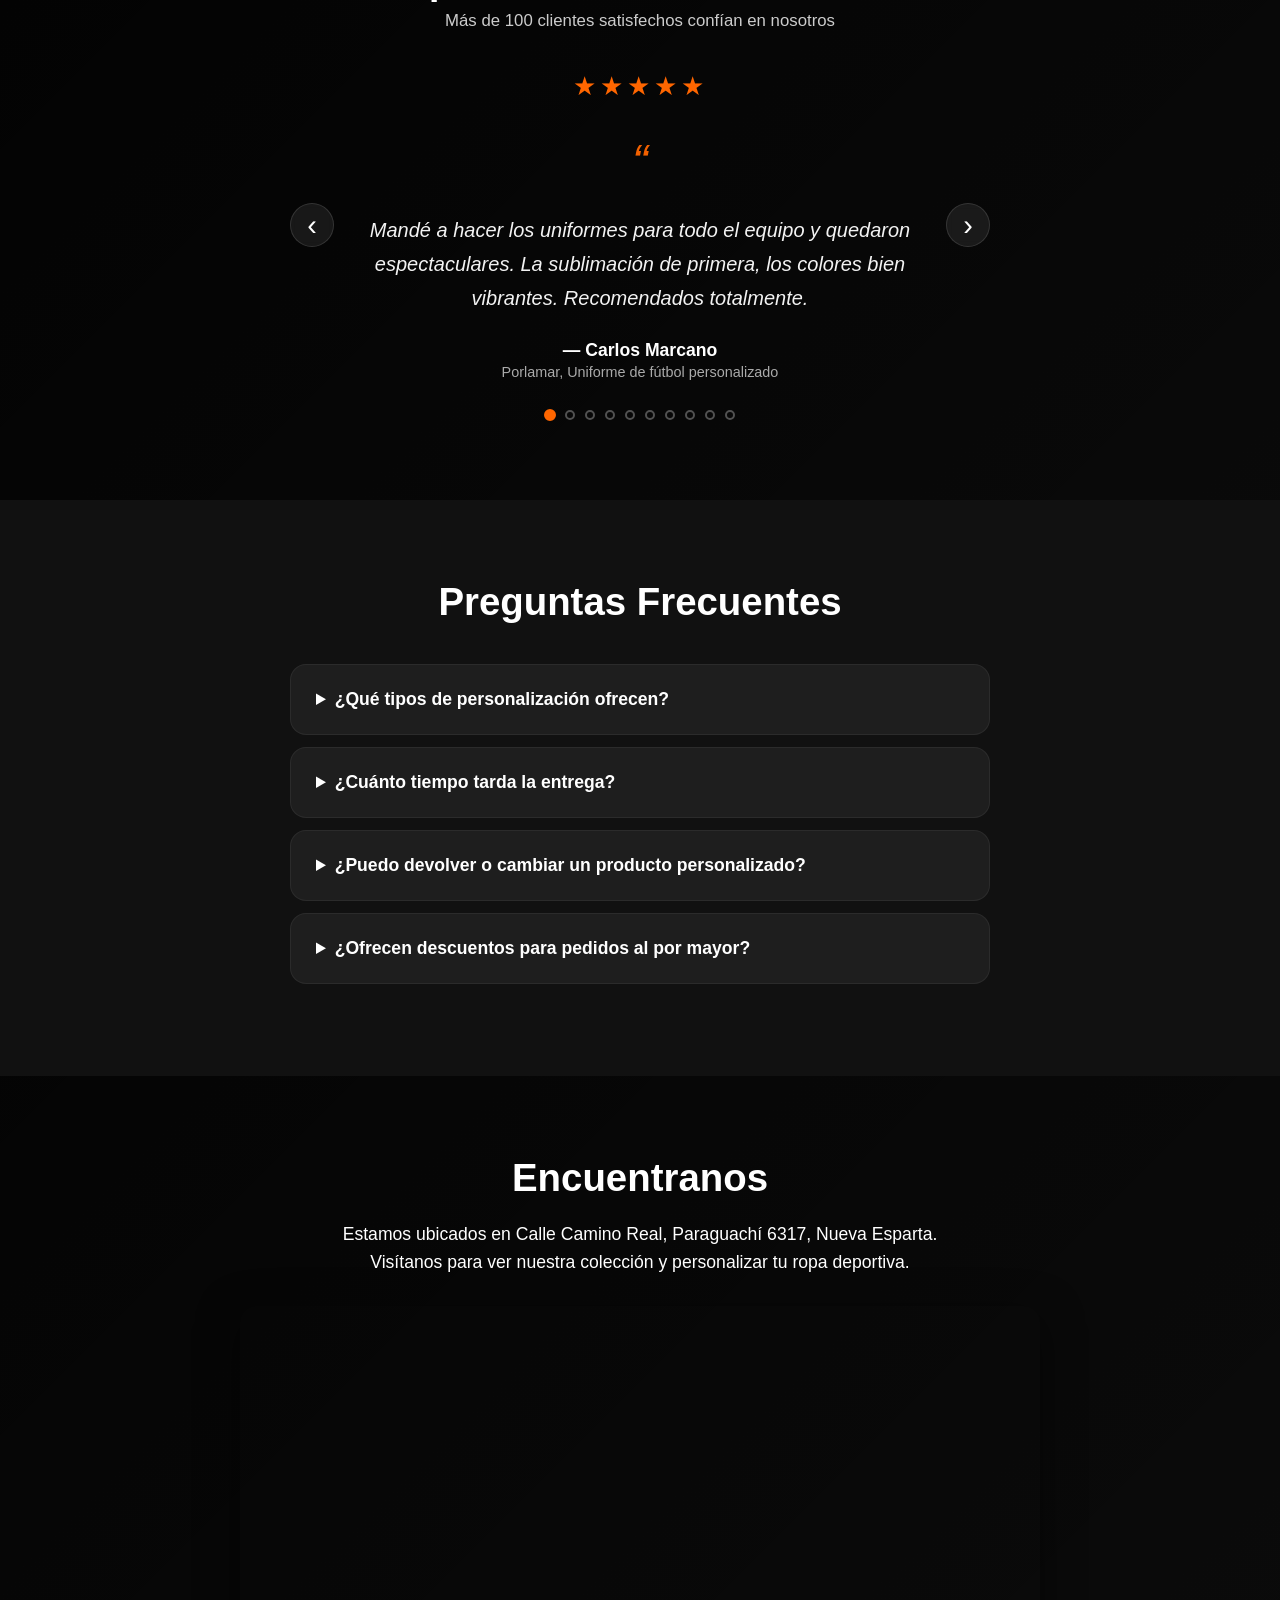
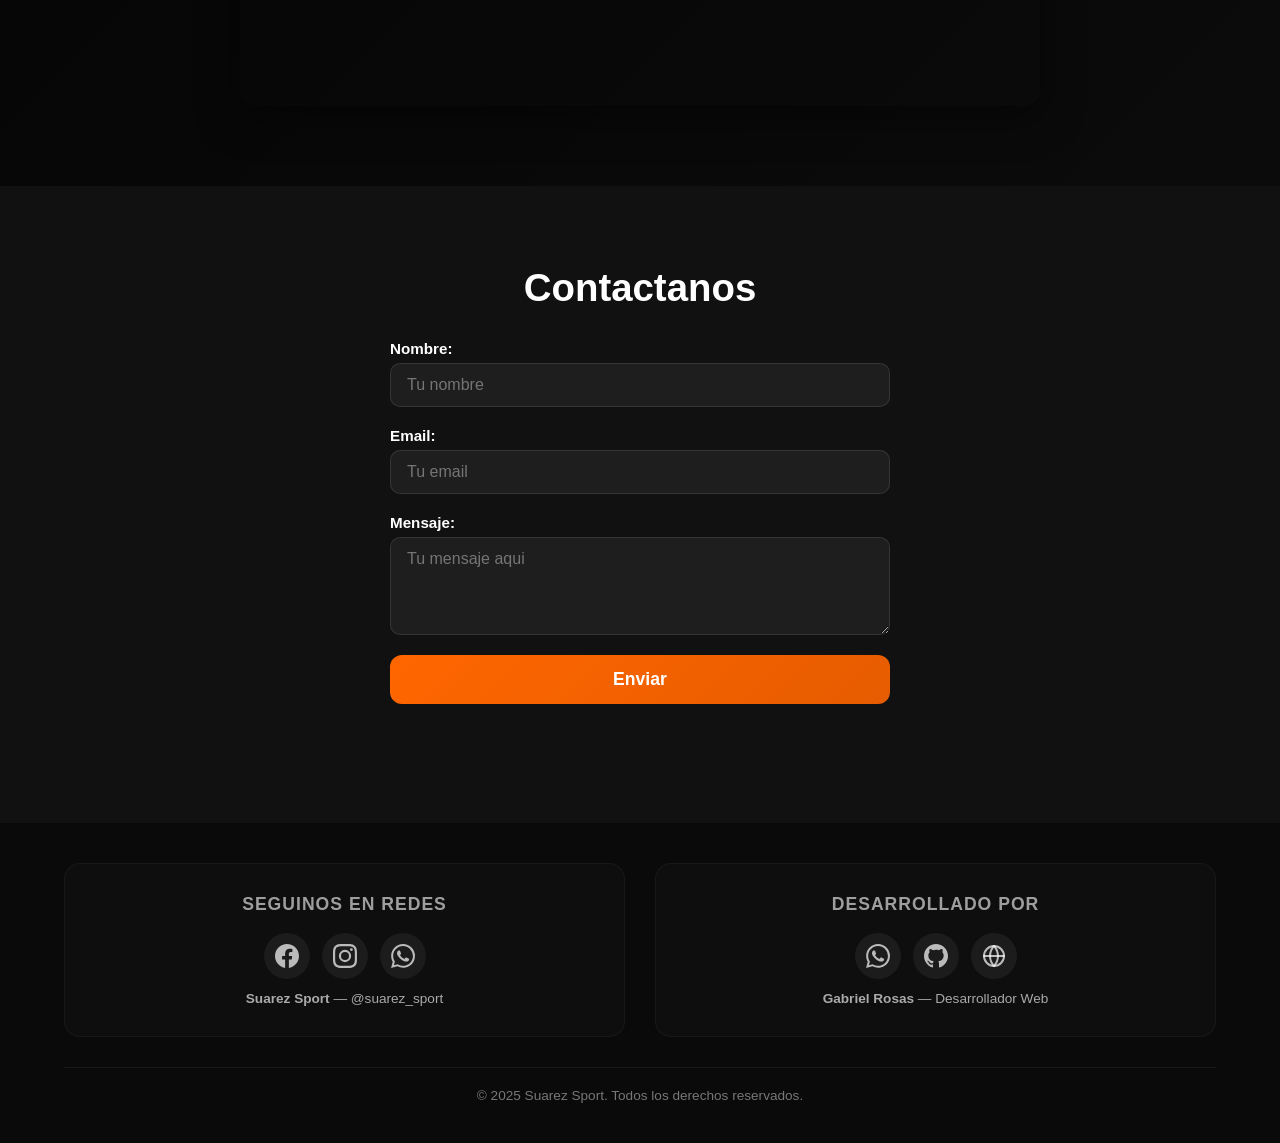
==== commit 1ff4e781: "fix: 10 critical issues - focus-visible, transition all, prefers-reduced-motion, hero visibility, me" ====
--- a/index.html
+++ b/index.html
@@ -64,10 +64,10 @@
 </head>
 <body>
    <header>
-      <a href="#" style="display:flex;align-items:center;text-decoration:none;color:white;">
-         <img src="imagenes/logo-solo.png" alt="Suarez Sport logo">
-         <h1>Suarez Sport</h1>
-      </a>
+       <a href="#" class="logo-link">
+          <img src="imagenes/logo-solo.png" alt="Suarez Sport logo">
+          <h1>Suarez Sport</h1>
+       </a>
       <nav class="nav" aria-label="Navegación principal">
          <button class="nav-toggle" id="navToggle" aria-label="Abrir menú" aria-expanded="false">
             <span></span>
@@ -136,7 +136,7 @@
                 <label for="checkoutNotas">Notas adicionales</label>
                 <textarea id="checkoutNotas" rows="2" placeholder="Alguna instrucción especial"></textarea>
 
-                <p id="checkoutError" class="form-feedback form-feedback--error" style="display:none"></p>
+                <p id="checkoutError" class="form-feedback form-feedback--error hidden"></p>
                 <button type="submit" class="btn-enviar-pedido" id="btnEnviarPedido">Enviar pedido por WhatsApp</button>
              </form>
           </div>
@@ -163,24 +163,24 @@
 
     <main>
       <section class="hero" id="hero">
-         <div class="hero-content">
-            <span class="hero-badge animate-on-scroll">🎽 MARCA DE ROPA DEPORTIVA</span>
-            <h2 class="animate-on-scroll animate-delay-1">UNIFORMES · PERSONALIZACIÓN<br>DISEÑA TU T-SHIRT</h2>
-            <p class="animate-on-scroll animate-delay-2">
+          <div class="hero-content">
+            <span class="hero-badge">🎽 MARCA DE ROPA DEPORTIVA</span>
+            <h2>UNIFORMES · PERSONALIZACIÓN<br>DISEÑA TU T-SHIRT</h2>
+            <p>
                Estampados y sublimación sobre camisas, shorts, conjuntos, suéteres, accesorios y uniformes. Calidad superior con entrega rápida en Nueva Esparta.
             </p>
-            <a href="#contacto" class="btn-hero animate-on-scroll animate-delay-3">Solicita tu personalización</a>
-            <div class="hero-stats animate-on-scroll animate-delay-3">
+            <a href="#contacto" class="btn-hero">Solicita tu personalización</a>
+            <div class="hero-stats">
                <span><strong>+100</strong> clientes satisfechos</span>
                <span><strong>58</strong> productos disponibles</span>
                <span><strong>3.3K</strong> en Instagram</span>
             </div>
-            <div class="hero-pagos animate-on-scroll animate-delay-3">
+            <div class="hero-pagos">
                <span>💳 Pago móvil</span>
                <span>🏦 Transferencia</span>
                <span>💵 Efectivo (divisas)</span>
                <span>🚚 Delivery solo Nueva Esparta</span>
-            </div>
+            </div>
          </div>
          <div class="scroll-indicator" aria-hidden="true">
             <span></span>
@@ -311,8 +311,8 @@
          <iframe src="https://www.google.com/maps/embed?pb=!1m18!1m12!1m3!1d1957.594563397185!2d-63.86117571921105!3d11.099278052147017!2m3!1f0!2f0!3f0!3m2!1i1024!2i768!4f13.1!3m3!1m2!1s0x8c3191e182105c99%3A0x19d77e7f66c815d5!2sSuarez%20Sport!5e0!3m2!1ses-419!2sve!4v1756352159031!5m2!1ses-419!2sve" 
          width="80%" 
          height="500px" 
-         style="border:0;" 
-         allowfullscreen="" 
+          style="border:0"
+          allowfullscreen=""
          loading="lazy" 
          referrerpolicy="no-referrer-when-downgrade">
       </iframe>
@@ -338,13 +338,13 @@
       <section class="redes">
          <h2>Seguinos en redes</h2>
          <ul>
-            <li><a href="https://www.facebook.com/profile.php?id=100066950703273" target="_blank" aria-label="Facebook" class="icon-facebook">
+            <li><a href="https://www.facebook.com/profile.php?id=100066950703273" target="_blank" rel="noopener noreferrer" aria-label="Facebook" class="icon-facebook">
                <svg width="24" height="24" viewBox="0 0 24 24" fill="currentColor"><path d="M24 12.073c0-6.627-5.373-12-12-12s-12 5.373-12 12c0 5.99 4.388 10.954 10.125 11.854v-8.385H7.078v-3.47h3.047V9.43c0-3.007 1.792-4.669 4.533-4.669 1.312 0 2.686.235 2.686.235v2.953H15.83c-1.491 0-1.956.925-1.956 1.874v2.25h3.328l-.532 3.47h-2.796v8.385C19.612 23.027 24 18.062 24 12.073z"/></svg>
             </a></li>
-            <li><a href="https://www.instagram.com/suarez_sport/" target="_blank" aria-label="Instagram" class="icon-instagram">
+            <li><a href="https://www.instagram.com/suarez_sport/" target="_blank" rel="noopener noreferrer" aria-label="Instagram" class="icon-instagram">
                <svg width="24" height="24" viewBox="0 0 24 24" fill="currentColor"><path d="M12 2.163c3.204 0 3.584.012 4.85.07 3.252.148 4.771 1.691 4.919 4.919.058 1.265.069 1.645.069 4.849 0 3.205-.012 3.584-.069 4.849-.149 3.225-1.664 4.771-4.919 4.919-1.266.058-1.644.07-4.85.07-3.204 0-3.584-.012-4.849-.07-3.26-.149-4.771-1.699-4.919-4.92-.058-1.265-.07-1.644-.07-4.849 0-3.204.013-3.583.07-4.849.149-3.227 1.664-4.771 4.919-4.919 1.266-.057 1.645-.069 4.849-.069zM12 0C8.741 0 8.333.014 7.053.072 2.695.272.273 2.69.073 7.052.014 8.333 0 8.741 0 12c0 3.259.014 3.668.072 4.948.2 4.358 2.618 6.78 6.98 6.98C8.333 23.986 8.741 24 12 24c3.259 0 3.668-.014 4.948-.072 4.354-.2 6.782-2.618 6.979-6.98.059-1.28.073-1.689.073-4.948 0-3.259-.014-3.667-.072-4.947-.196-4.354-2.617-6.78-6.979-6.98C15.668.014 15.259 0 12 0zm0 5.838a6.162 6.162 0 100 12.324 6.162 6.162 0 000-12.324zM12 16a4 4 0 110-8 4 4 0 010 8zm6.406-11.845a1.44 1.44 0 100 2.881 1.44 1.44 0 000-2.881z"/></svg>
             </a></li>
-            <li><a href="https://wa.me/584148287893" target="_blank" aria-label="WhatsApp" class="icon-whatsapp">
+            <li><a href="https://wa.me/584148287893" target="_blank" rel="noopener noreferrer" aria-label="WhatsApp" class="icon-whatsapp">
                <svg width="24" height="24" viewBox="0 0 24 24" fill="currentColor"><path d="M17.472 14.382c-.297-.149-1.758-.867-2.03-.967-.273-.099-.471-.148-.67.15-.197.297-.767.966-.94 1.164-.173.199-.347.223-.644.075-.297-.15-1.255-.463-2.39-1.475-.883-.788-1.48-1.761-1.653-2.059-.173-.297-.018-.458.13-.606.134-.133.298-.347.446-.52.149-.174.198-.298.298-.497.099-.198.05-.371-.025-.52-.075-.149-.669-1.612-.916-2.207-.242-.579-.487-.5-.669-.51-.173-.008-.371-.01-.57-.01-.198 0-.52.074-.792.372-.272.297-1.04 1.016-1.04 2.479 0 1.462 1.065 2.875 1.213 3.074.149.198 2.096 3.2 5.077 4.487.709.306 1.262.489 1.694.625.712.227 1.36.195 1.871.118.571-.085 1.758-.719 2.006-1.413.248-.694.248-1.289.173-1.413-.074-.124-.272-.198-.57-.347m-5.421 7.403h-.004a9.87 9.87 0 01-5.031-1.378l-.361-.214-3.741.982.998-3.648-.235-.374a9.86 9.86 0 01-1.51-5.26c.001-5.45 4.436-9.884 9.888-9.884 2.64 0 5.122 1.03 6.988 2.898a9.825 9.825 0 012.893 6.994c-.003 5.45-4.437 9.884-9.885 9.884m8.413-18.297A11.815 11.815 0 0012.05 0C5.495 0 .16 5.335.157 11.892c0 2.096.547 4.142 1.588 5.945L.057 24l6.305-1.654a11.882 11.882 0 005.683 1.448h.005c6.554 0 11.89-5.335 11.893-11.893a11.821 11.821 0 00-3.48-8.413z"/></svg>
             </a></li>
          </ul>
@@ -353,13 +353,13 @@
       <section class="contactame">
          <h2>Desarrollado por</h2>
          <ul>
-            <li><a href="https://wa.me/584123656230" target="_blank" aria-label="WhatsApp" class="icon-whatsapp">
+            <li><a href="https://wa.me/584123656230" target="_blank" rel="noopener noreferrer" aria-label="WhatsApp" class="icon-whatsapp">
                <svg width="24" height="24" viewBox="0 0 24 24" fill="currentColor"><path d="M17.472 14.382c-.297-.149-1.758-.867-2.03-.967-.273-.099-.471-.148-.67.15-.197.297-.767.966-.94 1.164-.173.199-.347.223-.644.075-.297-.15-1.255-.463-2.39-1.475-.883-.788-1.48-1.761-1.653-2.059-.173-.297-.018-.458.13-.606.134-.133.298-.347.446-.52.149-.174.198-.298.298-.497.099-.198.05-.371-.025-.52-.075-.149-.669-1.612-.916-2.207-.242-.579-.487-.5-.669-.51-.173-.008-.371-.01-.57-.01-.198 0-.52.074-.792.372-.272.297-1.04 1.016-1.04 2.479 0 1.462 1.065 2.875 1.213 3.074.149.198 2.096 3.2 5.077 4.487.709.306 1.262.489 1.694.625.712.227 1.36.195 1.871.118.571-.085 1.758-.719 2.006-1.413.248-.694.248-1.289.173-1.413-.074-.124-.272-.198-.57-.347m-5.421 7.403h-.004a9.87 9.87 0 01-5.031-1.378l-.361-.214-3.741.982.998-3.648-.235-.374a9.86 9.86 0 01-1.51-5.26c.001-5.45 4.436-9.884 9.888-9.884 2.64 0 5.122 1.03 6.988 2.898a9.825 9.825 0 012.893 6.994c-.003 5.45-4.437 9.884-9.885 9.884m8.413-18.297A11.815 11.815 0 0012.05 0C5.495 0 .16 5.335.157 11.892c0 2.096.547 4.142 1.588 5.945L.057 24l6.305-1.654a11.882 11.882 0 005.683 1.448h.005c6.554 0 11.89-5.335 11.893-11.893a11.821 11.821 0 00-3.48-8.413z"/></svg>
             </a></li>
-            <li><a href="https://github.com/GabozAlex" target="_blank" aria-label="GitHub" class="icon-github">
+            <li><a href="https://github.com/GabozAlex" target="_blank" rel="noopener noreferrer" aria-label="GitHub" class="icon-github">
                <svg width="24" height="24" viewBox="0 0 24 24" fill="currentColor"><path d="M12 0C5.374 0 0 5.373 0 12c0 5.302 3.438 9.8 8.207 11.387.599.111.793-.261.793-.577v-2.234c-3.338.726-4.033-1.416-4.033-1.416-.546-1.387-1.333-1.756-1.333-1.756-1.089-.745.083-.729.083-.729 1.205.084 1.839 1.237 1.839 1.237 1.07 1.834 2.807 1.304 3.492.997.107-.775.418-1.305.762-1.604-2.665-.305-5.467-1.334-5.467-5.931 0-1.311.469-2.381 1.236-3.221-.124-.303-.535-1.524.117-3.176 0 0 1.008-.322 3.301 1.23A11.509 11.509 0 0112 5.803c1.02.005 2.047.138 3.006.404 2.291-1.552 3.297-1.23 3.297-1.23.653 1.653.242 2.874.118 3.176.77.84 1.235 1.911 1.235 3.221 0 4.609-2.807 5.624-5.479 5.921.43.372.823 1.102.823 2.222v3.293c0 .319.192.694.801.576C20.566 21.797 24 17.3 24 12c0-6.627-5.373-12-12-12z"/></svg>
             </a></li>
-            <li><a href="https://gaboz-portafolio.vercel.app" target="_blank" aria-label="Portafolio" class="icon-web">
+            <li><a href="https://gaboz-portafolio.vercel.app" target="_blank" rel="noopener noreferrer" aria-label="Portafolio" class="icon-web">
                <svg width="24" height="24" viewBox="0 0 24 24" fill="none" stroke="currentColor" stroke-width="2" stroke-linecap="round" stroke-linejoin="round"><circle cx="12" cy="12" r="10"/><line x1="2" y1="12" x2="22" y2="12"/><path d="M12 2a15.3 15.3 0 014 10 15.3 15.3 0 01-4 10 15.3 15.3 0 01-4-10 15.3 15.3 0 014-10z"/></svg>
             </a></li>
          </ul>
@@ -367,7 +367,7 @@
       </section>
       <p>© 2025 Suarez Sport. Todos los derechos reservados.</p>
    </footer>
-   <a href="https://wa.me/584148287893" target="_blank" class="whatsapp-float" aria-label="Contactar por WhatsApp">
+   <a href="https://wa.me/584148287893" target="_blank" rel="noopener noreferrer" class="whatsapp-float" aria-label="Contactar por WhatsApp">
       <img src="imagenes/whatsapp.png" alt="WhatsApp">
    </a>
    <script src="js/config.js"></script>
--- a/css/index.css
+++ b/css/index.css
@@ -40,14 +40,18 @@
     display: flex;
     justify-content: space-between;
     align-items: center;
-    width: 100%;
+    padding: 0 24px;
     min-height: 60px;
-    padding: 0 5%;
-    background-color: rgba(17, 17, 17, 0.85);
+    background: rgba(17, 17, 17, 0.85);
     backdrop-filter: blur(10px);
     -webkit-backdrop-filter: blur(10px);
-    border-bottom: 1px solid rgba(255, 255, 255, 0.08);
-    transition: background-color 0.3s ease;
+}
+
+.logo-link {
+    display: flex;
+    align-items: center;
+    text-decoration: none;
+    color: white;
 }
 
 header img {
@@ -116,6 +120,1667 @@
 
 .nav-toggle.active span:nth-child(3) {
     transform: rotate(-45deg) translate(5px, -6px);
+}
+
+/* ============ HERO ============ */
+.hero {
+    background-image: url('../imagenes/presentacion/hero2.webp');
+    background-size: cover;
+    background-position: center;
+    background-attachment: fixed;
+    color: white;
+    min-height: 100vh;
+    display: flex;
+    flex-direction: column;
+    justify-content: center;
+    align-items: flex-start;
+    width: 100%;
+    position: relative;
+    padding: 0 5%;
+}
+
+.hero::before {
+    content: '';
+    position: absolute;
+    inset: 0;
+    background: linear-gradient(135deg, rgba(0, 0, 0, 0.75) 0%, rgba(0, 0, 0, 0.3) 100%);
+}
+
+.hero h2 {
+    position: relative;
+    font-size: clamp(2rem, 5vw, 3.5rem);
+    font-weight: 900;
+    margin-bottom: 20px;
+    line-height: 1.1;
+    max-width: 700px;
+}
+
+.hero p {
+    position: relative;
+    font-size: clamp(1rem, 2.5vw, 1.5rem);
+    margin-bottom: 30px;
+    max-width: 650px;
+    line-height: 1.5;
+    opacity: 0.9;
+}
+
+.hero .btn-hero {
+    position: relative;
+    display: inline-block;
+    padding: 14px 36px;
+    background-color: #ff6600;
+    color: white;
+    font-size: 1.1rem;
+    font-weight: 700;
+    border-radius: 50px;
+    transition: transform 0.3s ease, box-shadow 0.3s ease;
+}
+
+.hero .btn-hero:hover {
+    transform: translateY(-3px);
+    box-shadow: 0 8px 25px rgba(255, 102, 0, 0.4);
+}
+
+.hero-content {
+    position: relative;
+    z-index: 1;
+    display: flex;
+    flex-direction: column;
+    align-items: flex-start;
+    gap: 8px;
+}
+
+.hero-badge {
+    display: inline-block;
+    padding: 6px 16px;
+    border-radius: 50px;
+    background: rgba(255, 102, 0, 0.15);
+    border: 1px solid rgba(255, 102, 0, 0.3);
+    color: #ff6600;
+    font-size: 0.85rem;
+    font-weight: 600;
+    margin-bottom: 12px;
+}
+
+.hero-stats {
+    display: flex;
+    gap: 24px;
+    margin-top: 24px;
+    flex-wrap: wrap;
+}
+
+.hero-stats span {
+    font-size: 0.9rem;
+    color: rgba(255,255,255,0.7);
+}
+
+.hero-stats strong {
+    color: #ff6600;
+    font-weight: 800;
+}
+
+.scroll-indicator {
+    position: absolute;
+    bottom: 30px;
+    left: 50%;
+    transform: translateX(-50%);
+    z-index: 1;
+    animation: scroll-bounce 2s infinite;
+}
+
+.scroll-indicator span {
+    display: block;
+    width: 20px;
+    height: 32px;
+    border: 2px solid rgba(255,255,255,0.4);
+    border-radius: 10px;
+    position: relative;
+}
+
+.scroll-indicator span::before {
+    content: '';
+    position: absolute;
+    top: 6px;
+    left: 50%;
+    transform: translateX(-50%);
+    width: 3px;
+    height: 8px;
+    background: rgba(255,255,255,0.6);
+    border-radius: 2px;
+    animation: scroll-dot 2s infinite;
+}
+
+.hero-pagos {
+    display: flex;
+    flex-wrap: wrap;
+    gap: 8px;
+    margin-top: 16px;
+    font-size: 0.85rem;
+    align-items: center;
+}
+
+.hero-pagos span {
+    padding: 4px 12px;
+    border-radius: 20px;
+    background: rgba(255,255,255,0.06);
+    border: 1px solid rgba(255,255,255,0.08);
+    color: rgba(255,255,255,0.7);
+}
+
+.checkout-info-pago {
+    background: rgba(255,102,0,0.06);
+    border: 1px solid rgba(255,102,0,0.15);
+    border-radius: 12px;
+    padding: 16px;
+    margin: 16px 0;
+}
+
+.checkout-info-pago h4 {
+    font-size: 0.9rem;
+    margin-bottom: 4px;
+    color: #ff6600;
+}
+
+.checkout-info-pago p {
+    font-size: 0.85rem;
+    color: rgba(255,255,255,0.7);
+    margin-bottom: 8px;
+}
+
+.checkout-info-pago p:last-child {
+    margin-bottom: 0;
+}
+
+@keyframes scroll-bounce {
+    0%, 100% { transform: translateX(-50%) translateY(0); }
+    50% { transform: translateX(-50%) translateY(6px); }
+}
+
+@keyframes scroll-dot {
+    0% { opacity: 1; transform: translateX(-50%) translateY(0); }
+    100% { opacity: 0; transform: translateX(-50%) translateY(10px); }
+}
+
+/* ============ FEATURES ============ */
+.features {
+    display: flex;
+    flex-direction: column;
+    justify-content: center;
+    align-items: center;
+    background-color: #111111;
+    color: white;
+    width: 100%;
+    min-height: 600px;
+    padding: 80px 5%;
+}
+
+.features h2 {
+    font-size: clamp(1.8rem, 3vw, 2.5rem);
+    margin-bottom: 10px;
+    text-align: center;
+    font-weight: 800;
+}
+
+.features > p {
+    font-size: 1.1rem;
+    text-align: center;
+    color: #aaaaaa;
+    margin-bottom: 50px;
+}
+
+.features .list-cards {
+    display: flex;
+    flex-direction: row;
+    flex-wrap: wrap;
+    justify-content: center;
+    gap: 30px;
+    max-width: 1200px;
+}
+
+.card {
+    background: #1e1e1e;
+    border-radius: 20px;
+    padding: 30px;
+    width: 280px;
+    border: 1px solid rgba(255, 255, 255, 0.06);
+    transition: transform 0.3s ease, box-shadow 0.3s ease, border-color 0.3s ease;
+}
+
+.card:hover {
+    transform: translateY(-8px);
+    box-shadow: 0 15px 40px rgba(0, 0, 0, 0.5);
+    border-color: #ff6600;
+}
+
+.card img {
+    width: 100%;
+    height: 180px;
+    object-fit: cover;
+    border-radius: 12px;
+    margin-bottom: 15px;
+}
+
+.card h4 {
+    font-size: 1.3rem;
+    margin-bottom: 8px;
+    font-weight: 700;
+}
+
+.card p {
+    font-size: 0.95rem;
+    color: #aaaaaa;
+    line-height: 1.6;
+}
+
+/* ============ CATALOGO ============ */
+.catalogo {
+    background-color: #111111;
+    color: white;
+    width: 100%;
+    padding: 80px 5%;
+    display: flex;
+    flex-direction: column;
+    align-items: center;
+}
+
+.catalogo h2 {
+    font-size: clamp(1.8rem, 3vw, 2.5rem);
+    margin-bottom: 10px;
+    text-align: center;
+    font-weight: 800;
+}
+
+.catalogo > p {
+    font-size: 1.1rem;
+    text-align: center;
+    color: #aaaaaa;
+    margin-bottom: 40px;
+}
+
+.catalogo-tabs {
+    display: flex;
+    flex-wrap: wrap;
+    justify-content: center;
+    gap: 10px;
+    margin-bottom: 40px;
+}
+
+.tab-btn {
+    padding: 10px 22px;
+    border: 1px solid rgba(255, 255, 255, 0.12);
+    border-radius: 50px;
+    background: transparent;
+    color: rgba(255, 255, 255, 0.7);
+    font-size: 0.9rem;
+    font-weight: 600;
+    cursor: pointer;
+    transition: color 0.3s ease, background-color 0.3s ease, border-color 0.3s ease;
+    font-family: inherit;
+}
+
+.tab-btn:focus-visible {
+    outline: 2px solid #ff6600;
+    outline-offset: 2px;
+}
+
+.tab-btn:hover {
+    color: white;
+    border-color: #ff6600;
+    background: rgba(255, 102, 0, 0.1);
+}
+
+.tab-btn.active {
+    background: #ff6600;
+    color: white;
+    border-color: #ff6600;
+}
+
+.catalogo-grid {
+    display: grid;
+    grid-template-columns: repeat(auto-fit, minmax(260px, 1fr));
+    gap: 25px;
+    width: 100%;
+    max-width: 1200px;
+}
+
+.catalogo-search {
+    width: 100%;
+    max-width: 500px;
+    margin-bottom: 30px;
+}
+
+.search-input {
+    width: 100%;
+    padding: 12px 20px;
+    border: 1px solid rgba(255,255,255,0.12);
+    border-radius: 50px;
+    background: #1e1e1e;
+    color: white;
+    font-size: 1rem;
+    font-family: inherit;
+    transition: border-color 0.3s;
+}
+
+.search-input:focus {
+    outline: none;
+    border-color: #ff6600;
+}
+
+.search-input::placeholder {
+    color: rgba(255,255,255,0.4);
+}
+
+.paginacion {
+    display: flex;
+    justify-content: center;
+    gap: 8px;
+    margin-top: 40px;
+    width: 100%;
+}
+
+.page-btn {
+    width: 40px;
+    height: 40px;
+    border: 1px solid rgba(255,255,255,0.12);
+    border-radius: 8px;
+    background: #1e1e1e;
+    color: rgba(255,255,255,0.7);
+    font-size: 0.9rem;
+    font-weight: 600;
+    cursor: pointer;
+    transition: color 0.3s ease, background-color 0.3s ease, border-color 0.3s ease;
+    font-family: inherit;
+}
+
+.page-btn:focus-visible {
+    outline: 2px solid #ff6600;
+    outline-offset: 2px;
+}
+
+.page-btn:hover {
+    color: white;
+    border-color: #ff6600;
+    background: rgba(255, 102, 0, 0.1);
+}
+
+.page-btn.active {
+    background: #ff6600;
+    color: white;
+    border-color: #ff6600;
+}
+
+.producto-card {
+    background: #1e1e1e;
+    border-radius: 16px;
+    overflow: hidden;
+    border: 1px solid rgba(255, 255, 255, 0.06);
+    transition: transform 0.3s ease, box-shadow 0.3s ease, border-color 0.3s ease;
+    display: flex;
+    flex-direction: column;
+}
+
+.producto-card:hover {
+    transform: translateY(-6px);
+    box-shadow: 0 12px 35px rgba(0, 0, 0, 0.5);
+    border-color: #ff6600;
+}
+
+.producto-card img {
+    width: 100%;
+    height: 220px;
+    object-fit: cover;
+}
+
+.producto-info {
+    padding: 18px 20px 20px;
+    display: flex;
+    flex-direction: column;
+    gap: 6px;
+    flex: 1;
+}
+
+.producto-info h4 {
+    font-size: 1.1rem;
+    font-weight: 700;
+}
+
+.producto-info .producto-categoria {
+    font-size: 0.8rem;
+    color: #ff6600;
+    font-weight: 600;
+    text-transform: uppercase;
+    letter-spacing: 0.5px;
+}
+
+.producto-info .producto-precio {
+    font-size: 1.3rem;
+    font-weight: 800;
+    color: #ff6600;
+    margin-top: 4px;
+}
+
+.producto-info .producto-tallas {
+    font-size: 0.85rem;
+    color: #aaaaaa;
+    margin-top: auto;
+    padding-top: 10px;
+}
+
+.producto-info .btn-add-cart {
+    margin-top: 12px;
+    padding: 10px;
+    background: linear-gradient(135deg, #ff6600, #e65c00);
+    color: white;
+    border: none;
+    border-radius: 10px;
+    font-size: 0.95rem;
+    font-weight: 700;
+    cursor: pointer;
+    transition: transform 0.2s ease, box-shadow 0.2s ease;
+    font-family: inherit;
+}
+
+.producto-info .btn-add-cart:hover {
+    transform: translateY(-2px);
+    box-shadow: 0 6px 20px rgba(255, 102, 0, 0.4);
+}
+
+/* ============ FAQ ============ */
+.faq {
+    background-color: #111111;
+    color: white;
+    min-height: 500px;
+    width: 100%;
+    display: flex;
+    justify-content: center;
+    align-items: center;
+    flex-direction: column;
+    padding: 80px 5%;
+}
+
+.faq h2 {
+    font-size: clamp(1.8rem, 3vw, 2.5rem);
+    margin-bottom: 40px;
+    text-align: center;
+    font-weight: 800;
+}
+
+.faq .faq-item {
+    width: 100%;
+    max-width: 700px;
+    background-color: #1e1e1e;
+    padding: 20px 25px;
+    border-radius: 16px;
+    margin-bottom: 12px;
+    border: 1px solid rgba(255, 255, 255, 0.06);
+    transition: border-color 0.3s ease;
+}
+
+.faq .faq-item:hover {
+    border-color: #ff6600;
+}
+
+.faq details {
+    cursor: pointer;
+}
+
+.faq summary {
+    font-size: 1.1rem;
+    font-weight: 600;
+    cursor: pointer;
+    transition: color 0.3s ease;
+    padding: 4px 0;
+}
+
+.faq summary:hover,
+.faq details[open] summary {
+    color: #ff6600;
+}
+
+.faq details p {
+    font-size: 0.95rem;
+    color: #aaaaaa;
+    line-height: 1.6;
+    margin-top: 12px;
+    padding-top: 12px;
+    border-top: 1px solid rgba(255, 255, 255, 0.08);
+}
+
+/* ============ UBICACION ============ */
+.ubicacion {
+    background-image: url('../imagenes/presentacion/presentacion4.webp');
+    background-size: cover;
+    background-position: center;
+    background-attachment: fixed;
+    display: flex;
+    justify-content: center;
+    align-items: center;
+    flex-direction: column;
+    min-height: 500px;
+    color: white;
+    position: relative;
+    padding: 80px 5%;
+    text-align: center;
+}
+
+.ubicacion::before {
+    content: '';
+    position: absolute;
+    inset: 0;
+    background: linear-gradient(135deg, rgba(0, 0, 0, 0.75) 0%, rgba(0, 0, 0, 0.35) 100%);
+}
+
+.ubicacion h2 {
+    position: relative;
+    font-size: clamp(1.8rem, 3vw, 2.5rem);
+    margin-bottom: 20px;
+    font-weight: 800;
+}
+
+.ubicacion p {
+    position: relative;
+    max-width: 600px;
+    font-size: 1.1rem;
+    line-height: 1.6;
+    margin-bottom: 30px;
+    opacity: 0.9;
+}
+
+.ubicacion iframe {
+    position: relative;
+    width: 100%;
+    max-width: 800px;
+    height: 400px;
+    border-radius: 16px;
+    box-shadow: 0 10px 40px rgba(0, 0, 0, 0.5);
+}
+
+/* ============ CONTACTO ============ */
+.contacto {
+    background-color: #111111;
+    color: white;
+    min-height: 500px;
+    width: 100%;
+    display: flex;
+    justify-content: center;
+    align-items: center;
+    flex-direction: column;
+    padding: 80px 5%;
+}
+
+.contacto h2 {
+    font-size: clamp(1.8rem, 3vw, 2.5rem);
+    margin-bottom: 30px;
+    font-weight: 800;
+    text-align: center;
+}
+
+.contacto form {
+    display: flex;
+    flex-direction: column;
+    width: 100%;
+    max-width: 500px;
+}
+
+.contacto form label {
+    font-size: 0.95rem;
+    font-weight: 600;
+    margin-bottom: 6px;
+}
+
+.contacto form input,
+.contacto form textarea {
+    margin-bottom: 20px;
+    padding: 12px 16px;
+    font-size: 1rem;
+    border-radius: 10px;
+    border: 1px solid rgba(255, 255, 255, 0.1);
+    outline: none;
+    background-color: #1e1e1e;
+    color: white;
+    transition: border-color 0.3s ease, background-color 0.3s ease;
+    font-family: inherit;
+    resize: vertical;
+}
+
+.contacto form input:focus,
+.contacto form textarea:focus {
+    border-color: #ff6600;
+    background-color: #252525;
+}
+
+.contacto form button {
+    background: linear-gradient(135deg, #ff6600, #e65c00);
+    color: white;
+    padding: 14px;
+    font-size: 1.1rem;
+    font-weight: 700;
+    border: none;
+    border-radius: 12px;
+    cursor: pointer;
+    transition: transform 0.3s ease, box-shadow 0.3s ease;
+}
+
+.contacto form button:hover {
+    transform: translateY(-2px);
+    box-shadow: 0 8px 25px rgba(255, 102, 0, 0.4);
+}
+
+.contacto form button:disabled {
+    opacity: 0.6;
+    cursor: not-allowed;
+    transform: none;
+}
+
+.form-feedback {
+    text-align: center;
+    font-size: 0.95rem;
+    margin-top: 15px;
+    min-height: 1.5rem;
+}
+
+.form-feedback--success {
+    color: #4ade80;
+}
+
+.form-feedback--error {
+    color: #f87171;
+}
+
+/* ============ FOOTER ============ */
+footer {
+    background: #0a0a0a;
+    width: 100%;
+    display: flex;
+    justify-content: center;
+    align-items: center;
+    flex-direction: row;
+    flex-wrap: wrap;
+    color: white;
+    padding: 40px 5%;
+    gap: 30px;
+}
+
+.redes, .contactame {
+    display: flex;
+    justify-content: center;
+    align-items: center;
+    flex-direction: column;
+    padding: 30px 20px;
+    color: white;
+    flex: 1;
+    min-width: 250px;
+    border: 1px solid rgba(255,255,255,0.04);
+    border-radius: 16px;
+    background: rgba(255,255,255,0.02);
+}
+
+.redes h2, .contactame h2 {
+    font-size: 1.1rem;
+    font-weight: 600;
+    margin-bottom: 18px;
+    color: rgba(255,255,255,0.6);
+    text-transform: uppercase;
+    letter-spacing: 1px;
+}
+
+.redes ul, .contactame ul {
+    display: flex;
+    justify-content: center;
+    align-items: center;
+    gap: 12px;
+    list-style: none;
+}
+
+.redes ul li a, .contactame ul li a {
+    display: flex;
+    align-items: center;
+    justify-content: center;
+    width: 46px;
+    height: 46px;
+    border-radius: 50%;
+    background: rgba(255,255,255,0.06);
+    color: rgba(255,255,255,0.7);
+    transition: transform 0.3s ease, background 0.3s ease, color 0.3s ease;
+}
+
+.redes ul li a:hover, .contactame ul li a:hover {
+    transform: translateY(-3px) scale(1.1);
+}
+
+.icon-facebook:hover { background: #1877f2; color: white; }
+.icon-instagram:hover { background: #e4405f; color: white; }
+.icon-whatsapp:hover { background: #25d366; color: white; }
+.icon-github:hover { background: #333; color: white; }
+.icon-web:hover { background: #ff6600; color: white; }
+
+.redes p, .contactame p {
+    color: #aaaaaa;
+    margin-top: 12px;
+    font-size: 0.85rem;
+}
+
+footer > p {
+    width: 100%;
+    text-align: center;
+    color: #777777;
+    font-size: 0.85rem;
+    padding-top: 20px;
+    border-top: 1px solid rgba(255, 255, 255, 0.06);
+}
+
+/* ============ BACK TO TOP ============ */
+.back-to-top {
+    position: fixed;
+    bottom: 30px;
+    left: 30px;
+    width: 50px;
+    height: 50px;
+    background-color: #ff6600;
+    color: white;
+    border: none;
+    border-radius: 50%;
+    font-size: 1.5rem;
+    cursor: pointer;
+    opacity: 0;
+    visibility: hidden;
+    transition: opacity 0.3s ease, visibility 0.3s ease, transform 0.3s ease;
+    z-index: 50;
+    box-shadow: 0 4px 15px rgba(255, 102, 0, 0.3);
+}
+
+.back-to-top--visible {
+    opacity: 1;
+    visibility: visible;
+}
+
+.back-to-top:hover {
+    transform: translateY(-3px);
+    box-shadow: 0 8px 25px rgba(255, 102, 0, 0.5);
+}
+
+/* ============ CART BUTTON ============ */
+.cart-btn {
+    position: relative;
+    background: none;
+    border: none;
+    color: white;
+    cursor: pointer;
+    padding: 8px;
+    margin-left: 10px;
+    border-radius: 8px;
+    transition: background-color 0.3s ease;
+    display: flex;
+    align-items: center;
+}
+
+.cart-btn:hover {
+    background-color: rgba(255, 255, 255, 0.08);
+}
+
+.cart-count {
+    position: absolute;
+    top: 0;
+    right: 0;
+    background: #ff6600;
+    color: white;
+    font-size: 0.7rem;
+    font-weight: 700;
+    width: 18px;
+    height: 18px;
+    border-radius: 50%;
+    display: flex;
+    align-items: center;
+    justify-content: center;
+    transform: translate(4px, -4px);
+}
+
+/* ============ CART OVERLAY ============ */
+.cart-overlay {
+    position: fixed;
+    inset: 0;
+    background: rgba(0, 0, 0, 0.6);
+    z-index: 200;
+    opacity: 0;
+    visibility: hidden;
+    transition: opacity 0.3s ease, visibility 0.3s ease;
+}
+
+.cart-overlay.open {
+    opacity: 1;
+    visibility: visible;
+}
+
+/* ============ CART DRAWER ============ */
+.cart-drawer {
+    position: fixed;
+    top: 0;
+    right: 0;
+    bottom: 0;
+    width: 100%;
+    max-width: 400px;
+    background: #1a1a1a;
+    z-index: 201;
+    display: flex;
+    flex-direction: column;
+    transform: translateX(100%);
+    transition: transform 0.35s ease;
+    border-left: 1px solid rgba(255, 255, 255, 0.06);
+}
+
+.cart-drawer.open {
+    transform: translateX(0);
+}
+
+.cart-drawer-header {
+    display: flex;
+    justify-content: space-between;
+    align-items: center;
+    padding: 20px 25px;
+    border-bottom: 1px solid rgba(255, 255, 255, 0.08);
+}
+
+.cart-drawer-header h3 {
+    font-size: 1.3rem;
+    font-weight: 700;
+}
+
+.cart-drawer-close {
+    background: none;
+    border: none;
+    color: white;
+    font-size: 1.8rem;
+    cursor: pointer;
+    padding: 4px 8px;
+    border-radius: 6px;
+    transition: background-color 0.3s ease;
+}
+
+.cart-drawer-close:hover {
+    background: rgba(255, 255, 255, 0.08);
+}
+
+.cart-drawer-body {
+    flex: 1;
+    overflow-y: auto;
+    padding: 20px 25px;
+}
+
+.cart-empty {
+    text-align: center;
+    color: #888;
+    padding: 40px 0;
+    font-size: 1rem;
+}
+
+.cart-item {
+    display: flex;
+    gap: 15px;
+    padding: 15px 0;
+    border-bottom: 1px solid rgba(255, 255, 255, 0.06);
+}
+
+.cart-item img {
+    width: 70px;
+    height: 70px;
+    object-fit: cover;
+    border-radius: 10px;
+    flex-shrink: 0;
+}
+
+.cart-item-info {
+    flex: 1;
+    display: flex;
+    flex-direction: column;
+    gap: 3px;
+}
+
+.cart-item-info h4 {
+    font-size: 0.95rem;
+    font-weight: 700;
+}
+
+.cart-item-info .cart-item-detalle {
+    font-size: 0.85rem;
+    color: #aaaaaa;
+}
+
+.cart-item-info .cart-item-precio {
+    font-size: 1rem;
+    font-weight: 700;
+    color: #ff6600;
+}
+
+.cart-item-actions {
+    display: flex;
+    align-items: center;
+    gap: 8px;
+    margin-top: 6px;
+}
+
+.cart-item-actions button {
+    width: 28px;
+    height: 28px;
+    border-radius: 6px;
+    border: 1px solid rgba(255, 255, 255, 0.12);
+    background: transparent;
+    color: white;
+    font-size: 1rem;
+    cursor: pointer;
+    display: flex;
+    align-items: center;
+    justify-content: center;
+    transition: border-color 0.2s ease, color 0.2s ease;
+}
+
+.cart-item-actions button:focus-visible {
+    outline: 2px solid #ff6600;
+    outline-offset: 2px;
+}
+
+.cart-item-actions button:hover {
+    border-color: #ff6600;
+    color: #ff6600;
+}
+
+.cart-item-actions .cart-item-cantidad {
+    font-size: 0.95rem;
+    font-weight: 600;
+    min-width: 24px;
+    text-align: center;
+}
+
+.cart-item-remove {
+    background: none;
+    border: none;
+    color: #888;
+    cursor: pointer;
+    font-size: 0.85rem;
+    padding: 4px 8px;
+    border-radius: 6px;
+    transition: color 0.2s ease, background 0.2s ease;
+    margin-left: auto;
+}
+
+.cart-item-remove:focus-visible {
+    outline: 2px solid #ff6600;
+    outline-offset: 2px;
+}
+
+.cart-item-remove:hover {
+    color: #ff4444;
+    background: rgba(255, 68, 68, 0.1);
+}
+
+.cart-drawer-footer {
+    padding: 20px 25px;
+    border-top: 1px solid rgba(255, 255, 255, 0.08);
+    background: #151515;
+}
+
+.cart-total {
+    display: flex;
+    justify-content: space-between;
+    font-size: 1.1rem;
+    font-weight: 700;
+    margin-bottom: 15px;
+}
+
+.cart-total span:last-child {
+    color: #ff6600;
+}
+
+/* ============ CART VIEW / CHECKOUT VIEW TOGGLE ============ */
+.cart-view,
+.checkout-view {
+    display: flex;
+    flex-direction: column;
+    flex: 1;
+    overflow: hidden;
+}
+
+/* ============ UTILITY CLASSES ============ */
+.hidden { display: none; }
+
+.cart-view.hidden,
+.checkout-view.hidden {
+    display: none;
+}
+
+.cart-drawer-back {
+    background: none;
+    border: none;
+    color: white;
+    cursor: pointer;
+    padding: 4px 8px;
+    border-radius: 6px;
+    opacity: 0;
+    visibility: hidden;
+    transition: opacity 0.3s ease, visibility 0.3s ease;
+}
+
+.cart-drawer-back:focus-visible {
+    outline: 2px solid #ff6600;
+    outline-offset: 2px;
+}
+
+.cart-drawer-back.visible {
+    opacity: 1;
+    visibility: visible;
+}
+
+.cart-drawer-back:hover {
+    background: rgba(255, 255, 255, 0.08);
+}
+
+/* ============ CHECKOUT ============ */
+.checkout-body {
+    flex: 1;
+    overflow-y: auto;
+    padding: 20px 25px;
+    display: flex;
+    flex-direction: column;
+    gap: 20px;
+}
+
+.checkout-resumen {
+    background: #252525;
+    border-radius: 12px;
+    padding: 15px;
+}
+
+.checkout-resumen h4 {
+    font-size: 0.9rem;
+    font-weight: 700;
+    margin-bottom: 10px;
+    color: #aaaaaa;
+    text-transform: uppercase;
+    letter-spacing: 0.5px;
+}
+
+.checkout-resumen-item {
+    display: flex;
+    justify-content: space-between;
+    align-items: center;
+    padding: 6px 0;
+    font-size: 0.9rem;
+    border-bottom: 1px solid rgba(255, 255, 255, 0.04);
+}
+
+.checkout-resumen-item:last-child {
+    border-bottom: none;
+}
+
+.checkout-resumen-item .checkout-item-nombre {
+    color: #ccc;
+}
+
+.checkout-resumen-item .checkout-item-cant {
+    color: #888;
+    font-size: 0.85rem;
+}
+
+.checkout-resumen-item .checkout-item-precio {
+    color: #ff6600;
+    font-weight: 700;
+}
+
+.checkout-resumen-total {
+    display: flex;
+    justify-content: space-between;
+    font-size: 1rem;
+    font-weight: 700;
+    padding-top: 10px;
+    margin-top: 6px;
+    border-top: 1px solid rgba(255, 255, 255, 0.1);
+}
+
+.checkout-resumen-total span:last-child {
+    color: #ff6600;
+}
+
+.checkout-form {
+    display: flex;
+    flex-direction: column;
+    gap: 6px;
+}
+
+.checkout-form label {
+    font-size: 0.9rem;
+    font-weight: 600;
+    color: #aaaaaa;
+    margin-top: 10px;
+}
+
+.checkout-form label:first-child {
+    margin-top: 0;
+}
+
+.checkout-form input,
+.checkout-form textarea {
+    padding: 10px 14px;
+    border-radius: 10px;
+    border: 1px solid rgba(255, 255, 255, 0.12);
+    background: #252525;
+    color: white;
+    font-size: 0.95rem;
+    font-family: inherit;
+    resize: vertical;
+    outline: none;
+    transition: border-color 0.3s ease;
+}
+
+.checkout-form input:focus,
+.checkout-form textarea:focus {
+    border-color: #ff6600;
+}
+
+.btn-enviar-pedido {
+    width: 100%;
+    padding: 14px;
+    background: #25d366;
+    color: white;
+    border: none;
+    border-radius: 12px;
+    font-size: 1rem;
+    font-weight: 700;
+    cursor: pointer;
+    transition: transform 0.2s ease, box-shadow 0.2s ease;
+    font-family: inherit;
+    margin-top: 16px;
+}
+
+.btn-enviar-pedido:hover {
+    transform: translateY(-2px);
+    box-shadow: 0 8px 25px rgba(37, 211, 102, 0.4);
+}
+
+.btn-enviar-pedido:disabled {
+    opacity: 0.6;
+    cursor: not-allowed;
+    transform: none;
+    box-shadow: none;
+}
+
+/* ============ CHECKOUT CONFIRMATION ============ */
+.checkout-confirmacion {
+    display: none;
+    flex-direction: column;
+    align-items: center;
+    justify-content: center;
+    text-align: center;
+    padding: 40px 25px;
+    flex: 1;
+    gap: 15px;
+}
+
+.checkout-confirmacion.visible {
+    display: flex;
+}
+
+.checkout-confirmacion .check-icon {
+    width: 60px;
+    height: 60px;
+    background: #25d366;
+    border-radius: 50%;
+    display: flex;
+    align-items: center;
+    justify-content: center;
+    font-size: 1.8rem;
+    margin-bottom: 10px;
+}
+
+.checkout-confirmacion h3 {
+    font-size: 1.3rem;
+    font-weight: 700;
+}
+
+.checkout-confirmacion p {
+    color: #aaaaaa;
+    font-size: 0.95rem;
+    max-width: 300px;
+}
+
+.btn-checkout {
+    width: 100%;
+    padding: 14px;
+    background: linear-gradient(135deg, #ff6600, #e65c00);
+    color: white;
+    border: none;
+    border-radius: 12px;
+    font-size: 1.05rem;
+    font-weight: 700;
+    cursor: pointer;
+    transition: transform 0.2s ease, box-shadow 0.2s ease;
+    font-family: inherit;
+}
+
+.btn-checkout:hover {
+    transform: translateY(-2px);
+    box-shadow: 0 8px 25px rgba(255, 102, 0, 0.4);
+}
+
+.btn-checkout:disabled {
+    opacity: 0.5;
+    cursor: not-allowed;
+    transform: none;
+    box-shadow: none;
+}
+
+/* ============ MODAL ============ */
+.modal-overlay {
+    position: fixed;
+    inset: 0;
+    background: rgba(0, 0, 0, 0.7);
+    z-index: 300;
+    opacity: 0;
+    visibility: hidden;
+    transition: opacity 0.3s ease, visibility 0.3s ease;
+}
+
+.modal-overlay.open {
+    opacity: 1;
+    visibility: visible;
+}
+
+.modal {
+    position: fixed;
+    top: 50%;
+    left: 50%;
+    transform: translate(-50%, -50%) scale(0.9);
+    background: #1e1e1e;
+    border-radius: 20px;
+    width: 90%;
+    max-width: 420px;
+    z-index: 301;
+    opacity: 0;
+    visibility: hidden;
+    transition: opacity 0.3s ease, visibility 0.3s ease, transform 0.3s ease;
+    border: 1px solid rgba(255, 255, 255, 0.06);
+}
+
+.modal.open {
+    opacity: 1;
+    visibility: visible;
+    transform: translate(-50%, -50%) scale(1);
+}
+
+.modal-header {
+    display: flex;
+    justify-content: space-between;
+    align-items: center;
+    padding: 20px 25px;
+    border-bottom: 1px solid rgba(255, 255, 255, 0.08);
+}
+
+.modal-header h3 {
+    font-size: 1.15rem;
+    font-weight: 700;
+}
+
+.modal-close {
+    background: none;
+    border: none;
+    color: white;
+    font-size: 1.8rem;
+    cursor: pointer;
+    padding: 4px 8px;
+    border-radius: 6px;
+    transition: background-color 0.3s ease;
+}
+
+.modal-close:hover {
+    background: rgba(255, 255, 255, 0.08);
+}
+
+.modal-body {
+    padding: 25px;
+    display: flex;
+    flex-direction: column;
+    gap: 18px;
+}
+
+.modal-body img {
+    width: 100%;
+    height: 200px;
+    object-fit: cover;
+    border-radius: 12px;
+}
+
+.modal-opciones {
+    display: flex;
+    flex-direction: column;
+    gap: 6px;
+}
+
+.modal-opciones label {
+    font-size: 0.9rem;
+    font-weight: 600;
+    color: #aaaaaa;
+    margin-top: 8px;
+}
+
+.modal-opciones label:first-child {
+    margin-top: 0;
+}
+
+.modal-opciones select {
+    padding: 10px 14px;
+    border-radius: 10px;
+    border: 1px solid rgba(255, 255, 255, 0.12);
+    background: #252525;
+    color: white;
+    font-size: 0.95rem;
+    font-family: inherit;
+    cursor: pointer;
+    outline: none;
+    transition: border-color 0.3s ease;
+}
+
+.modal-opciones select:focus {
+    border-color: #ff6600;
+}
+
+.btn-confirmar-carrito {
+    padding: 14px;
+    background: linear-gradient(135deg, #ff6600, #e65c00);
+    color: white;
+    border: none;
+    border-radius: 12px;
+    font-size: 1.05rem;
+    font-weight: 700;
+    cursor: pointer;
+    transition: transform 0.2s ease, box-shadow 0.2s ease;
+    font-family: inherit;
+    margin-top: 4px;
+}
+
+.btn-confirmar-carrito:hover {
+    transform: translateY(-2px);
+    box-shadow: 0 8px 25px rgba(255, 102, 0, 0.4);
+}
+
+/* ============ TESTIMONIOS CARRUSEL ============ */
+.testimonios {
+    background-image: url('../imagenes/presentacion/presentacion3.webp');
+    background-size: cover;
+    background-position: center;
+    background-attachment: fixed;
+    display: flex;
+    justify-content: center;
+    align-items: center;
+    flex-direction: column;
+    min-height: 500px;
+    color: white;
+    position: relative;
+    padding: 80px 5%;
+    text-align: center;
+}
+
+.testimonios::before {
+    content: '';
+    position: absolute;
+    inset: 0;
+    background: linear-gradient(135deg, rgba(0, 0, 0, 0.85) 0%, rgba(0, 0, 0, 0.45) 100%);
+}
+
+.testimonios h2 {
+    position: relative;
+    font-size: clamp(1.8rem, 3vw, 2.5rem);
+    font-weight: 800;
+    margin-bottom: 8px;
+}
+
+.testimonios-sub {
+    position: relative;
+    font-size: 1.05rem;
+    color: #cccccc;
+    margin-bottom: 40px;
+}
+
+.testimonios-contenedor {
+    position: relative;
+    width: 100%;
+    max-width: 700px;
+    overflow: hidden;
+}
+
+.testimonios-track {
+    display: flex;
+}
+
+.testimonio-card {
+    min-width: 100%;
+    padding: 0 20px;
+    box-sizing: border-box;
+}
+
+.testimonio-estrellas {
+    color: #ff6600;
+    font-size: 1.6rem;
+    margin-bottom: 20px;
+    letter-spacing: 4px;
+}
+
+.testimonio-texto {
+    font-size: clamp(1rem, 2vw, 1.25rem);
+    line-height: 1.7;
+    font-style: italic;
+    max-width: 600px;
+    margin: 0 auto 25px;
+    opacity: 0.95;
+}
+
+.testimonio-texto::before {
+    content: '\201C';
+    font-size: 3rem;
+    color: #ff6600;
+    display: block;
+    margin-bottom: 10px;
+}
+
+.testimonio-autor {
+    display: flex;
+    flex-direction: column;
+    align-items: center;
+    gap: 3px;
+}
+
+.testimonio-nombre {
+    font-size: 1.1rem;
+    font-weight: 700;
+}
+
+.testimonio-ciudad {
+    font-size: 0.9rem;
+    color: #aaaaaa;
+}
+
+.testimonio-btn {
+    position: absolute;
+    top: 50%;
+    transform: translateY(-50%);
+    background: rgba(255, 255, 255, 0.08);
+    border: 1px solid rgba(255, 255, 255, 0.12);
+    color: white;
+    width: 44px;
+    height: 44px;
+    border-radius: 50%;
+    font-size: 1.8rem;
+    cursor: pointer;
+    display: flex;
+    align-items: center;
+    justify-content: center;
+    transition: background 0.3s ease, border-color 0.3s ease, color 0.3s ease;
+    z-index: 10;
+    backdrop-filter: blur(4px);
+}
+
+.testimonio-btn:focus-visible {
+    outline: 2px solid #ff6600;
+    outline-offset: 2px;
+}
+
+.testimonio-btn:hover {
+    background: #ff6600;
+    border-color: #ff6600;
+    color: white;
+}
+
+.testimonio-prev {
+    left: 0;
+}
+
+.testimonio-next {
+    right: 0;
+}
+
+.testimonios-dots {
+    position: relative;
+    display: flex;
+    gap: 10px;
+    margin-top: 30px;
+}
+
+.testimonios-dots .dot {
+    width: 10px;
+    height: 10px;
+    border-radius: 50%;
+    border: 2px solid rgba(255, 255, 255, 0.3);
+    background: transparent;
+    cursor: pointer;
+    transition: background 0.3s ease, border-color 0.3s ease, transform 0.3s ease;
+    padding: 0;
+}
+
+.testimonios-dots .dot:focus-visible {
+    outline: 2px solid #ff6600;
+    outline-offset: 2px;
+}
+
+.testimonios-dots .dot.active {
+    background: #ff6600;
+    border-color: #ff6600;
+    transform: scale(1.2);
+}
+
+.testimonios-dots .dot:hover {
+    border-color: #ff6600;
+}
+
+/* ============ SKELETON LOADERS ============ */
+.skeleton {
+    background: linear-gradient(90deg, #1e1e1e 25%, #2a2a2a 50%, #1e1e1e 75%);
+    background-size: 200% 100%;
+    animation: shimmer 1.5s infinite;
+    border-radius: 8px;
+}
+
+@keyframes shimmer {
+    0% { background-position: 200% 0; }
+    100% { background-position: -200% 0; }
+}
+
+.skeleton-card {
+    background: #1e1e1e;
+    border-radius: 16px;
+    overflow: hidden;
+    border: 1px solid rgba(255, 255, 255, 0.06);
+}
+
+.skeleton-img {
+    width: 100%;
+    height: 220px;
+}
+
+.skeleton-body {
+    padding: 18px 20px 20px;
+    display: flex;
+    flex-direction: column;
+    gap: 10px;
+}
+
+.skeleton-line {
+    height: 14px;
+    width: 100%;
+}
+
+.skeleton-line.short {
+    width: 40%;
+}
+
+.skeleton-line.medium {
+    width: 65%;
+}
+
+/* ============ ANIMACIONES SCROLL ============ */
+.animate-on-scroll {
+    opacity: 0;
+    transform: translateY(40px);
+    transition: opacity 0.6s cubic-bezier(0.4, 0, 0.2, 1),
+                transform 0.6s cubic-bezier(0.4, 0, 0.2, 1);
+}
+
+.animate-on-scroll.animate-left {
+    transform: translateX(-40px);
+}
+
+.animate-on-scroll.animate-right {
+    transform: translateX(40px);
+}
+
+.animate-on-scroll.animate-visible {
+    opacity: 1;
+    transform: translateY(0);
+}
+
+.animate-on-scroll.animate-left.animate-visible,
+.animate-on-scroll.animate-right.animate-visible {
+    transform: translateX(0);
+}
+
+.animate-delay-1 { transition-delay: 0.1s; }
+.animate-delay-2 { transition-delay: 0.2s; }
+.animate-delay-3 { transition-delay: 0.3s; }
+
+.galeria {
+    padding: 80px 5%;
+    text-align: center;
+    background: #1a1a1a;
+}
+
+.galeria h2 {
+    font-size: clamp(1.8rem, 3vw, 2.5rem);
+    margin-bottom: 10px;
+    font-weight: 800;
+}
+
+.galeria > p {
+    font-size: 1.1rem;
+    text-align: center;
+    color: #aaaaaa;
+    margin-bottom: 50px;
+}
+
+.galeria-grid {
+    display: grid;
+    grid-template-columns: repeat(auto-fit, minmax(250px, 1fr));
+    gap: 20px;
+    max-width: 1200px;
+    margin: 0 auto;
+}
+
+.galeria-grid img {
+    width: 100%;
+    aspect-ratio: 1;
+    object-fit: cover;
+    border-radius: 16px;
+    transition: transform 0.3s ease;
+    cursor: pointer;
+}
+
+.galeria-grid img:hover {
+    transform: scale(1.03);
 }
 
 @media screen and (max-width: 768px) {
@@ -151,1593 +1816,7 @@
         text-align: center;
         font-size: 1.1rem;
     }
-}
-
-/* ============ HERO ============ */
-.hero {
-    background-image: url('../imagenes/presentacion/hero2.webp');
-    background-size: cover;
-    background-position: center;
-    background-attachment: fixed;
-    color: white;
-    min-height: 100vh;
-    display: flex;
-    flex-direction: column;
-    justify-content: center;
-    align-items: flex-start;
-    width: 100%;
-    position: relative;
-    padding: 0 5%;
-}
-
-.hero::before {
-    content: '';
-    position: absolute;
-    inset: 0;
-    background: linear-gradient(135deg, rgba(0, 0, 0, 0.75) 0%, rgba(0, 0, 0, 0.3) 100%);
-}
-
-.hero h2 {
-    position: relative;
-    font-size: clamp(2rem, 5vw, 3.5rem);
-    font-weight: 900;
-    margin-bottom: 20px;
-    line-height: 1.1;
-    max-width: 700px;
-}
-
-.hero p {
-    position: relative;
-    font-size: clamp(1rem, 2.5vw, 1.5rem);
-    margin-bottom: 30px;
-    max-width: 650px;
-    line-height: 1.5;
-    opacity: 0.9;
-}
-
-.hero .btn-hero {
-    position: relative;
-    display: inline-block;
-    padding: 14px 36px;
-    background-color: #ff6600;
-    color: white;
-    font-size: 1.1rem;
-    font-weight: 700;
-    border-radius: 50px;
-    transition: transform 0.3s ease, box-shadow 0.3s ease;
-}
-
-.hero .btn-hero:hover {
-    transform: translateY(-3px);
-    box-shadow: 0 8px 25px rgba(255, 102, 0, 0.4);
-}
-
-.hero-content {
-    position: relative;
-    z-index: 1;
-    display: flex;
-    flex-direction: column;
-    align-items: flex-start;
-    gap: 8px;
-}
-
-.hero-badge {
-    display: inline-block;
-    padding: 6px 16px;
-    border-radius: 50px;
-    background: rgba(255, 102, 0, 0.15);
-    border: 1px solid rgba(255, 102, 0, 0.3);
-    color: #ff6600;
-    font-size: 0.85rem;
-    font-weight: 600;
-    margin-bottom: 12px;
-}
-
-.hero-stats {
-    display: flex;
-    gap: 24px;
-    margin-top: 24px;
-    flex-wrap: wrap;
-}
-
-.hero-stats span {
-    font-size: 0.9rem;
-    color: rgba(255,255,255,0.7);
-}
-
-.hero-stats strong {
-    color: #ff6600;
-    font-weight: 800;
-}
-
-.scroll-indicator {
-    position: absolute;
-    bottom: 30px;
-    left: 50%;
-    transform: translateX(-50%);
-    z-index: 1;
-    animation: scroll-bounce 2s infinite;
-}
-
-.scroll-indicator span {
-    display: block;
-    width: 20px;
-    height: 32px;
-    border: 2px solid rgba(255,255,255,0.4);
-    border-radius: 10px;
-    position: relative;
-}
-
-.scroll-indicator span::before {
-    content: '';
-    position: absolute;
-    top: 6px;
-    left: 50%;
-    transform: translateX(-50%);
-    width: 3px;
-    height: 8px;
-    background: rgba(255,255,255,0.6);
-    border-radius: 2px;
-    animation: scroll-dot 2s infinite;
-}
-
-.hero-pagos {
-    display: flex;
-    flex-wrap: wrap;
-    gap: 8px;
-    margin-top: 16px;
-    font-size: 0.85rem;
-    align-items: center;
-}
-
-.hero-pagos span {
-    padding: 4px 12px;
-    border-radius: 20px;
-    background: rgba(255,255,255,0.06);
-    border: 1px solid rgba(255,255,255,0.08);
-    color: rgba(255,255,255,0.7);
-}
-
-.checkout-info-pago {
-    background: rgba(255,102,0,0.06);
-    border: 1px solid rgba(255,102,0,0.15);
-    border-radius: 12px;
-    padding: 16px;
-    margin: 16px 0;
-}
-
-.checkout-info-pago h4 {
-    font-size: 0.9rem;
-    margin-bottom: 4px;
-    color: #ff6600;
-}
-
-.checkout-info-pago p {
-    font-size: 0.85rem;
-    color: rgba(255,255,255,0.7);
-    margin-bottom: 8px;
-}
-
-.checkout-info-pago p:last-child {
-    margin-bottom: 0;
-}
-
-@keyframes scroll-bounce {
-    0%, 100% { transform: translateX(-50%) translateY(0); }
-    50% { transform: translateX(-50%) translateY(6px); }
-}
-
-@keyframes scroll-dot {
-    0% { opacity: 1; transform: translateX(-50%) translateY(0); }
-    100% { opacity: 0; transform: translateX(-50%) translateY(10px); }
-}
-
-/* ============ FEATURES ============ */
-.features {
-    display: flex;
-    flex-direction: column;
-    justify-content: center;
-    align-items: center;
-    background-color: #111111;
-    color: white;
-    width: 100%;
-    min-height: 600px;
-    padding: 80px 5%;
-}
-
-.features h2 {
-    font-size: clamp(1.8rem, 3vw, 2.5rem);
-    margin-bottom: 10px;
-    text-align: center;
-    font-weight: 800;
-}
-
-.features > p {
-    font-size: 1.1rem;
-    text-align: center;
-    color: #aaaaaa;
-    margin-bottom: 50px;
-}
-
-.features .list-cards {
-    display: flex;
-    flex-direction: row;
-    flex-wrap: wrap;
-    justify-content: center;
-    gap: 30px;
-    max-width: 1200px;
-}
-
-.card {
-    background: #1e1e1e;
-    border-radius: 20px;
-    padding: 30px;
-    width: 280px;
-    border: 1px solid rgba(255, 255, 255, 0.06);
-    transition: transform 0.3s ease, box-shadow 0.3s ease, border-color 0.3s ease;
-}
-
-.card:hover {
-    transform: translateY(-8px);
-    box-shadow: 0 15px 40px rgba(0, 0, 0, 0.5);
-    border-color: #ff6600;
-}
-
-.card img {
-    width: 100%;
-    height: 180px;
-    object-fit: cover;
-    border-radius: 12px;
-    margin-bottom: 15px;
-}
-
-.card h4 {
-    font-size: 1.3rem;
-    margin-bottom: 8px;
-    font-weight: 700;
-}
-
-.card p {
-    font-size: 0.95rem;
-    color: #aaaaaa;
-    line-height: 1.6;
-}
-
-/* ============ CATALOGO ============ */
-.catalogo {
-    background-color: #111111;
-    color: white;
-    width: 100%;
-    padding: 80px 5%;
-    display: flex;
-    flex-direction: column;
-    align-items: center;
-}
-
-.catalogo h2 {
-    font-size: clamp(1.8rem, 3vw, 2.5rem);
-    margin-bottom: 10px;
-    text-align: center;
-    font-weight: 800;
-}
-
-.catalogo > p {
-    font-size: 1.1rem;
-    text-align: center;
-    color: #aaaaaa;
-    margin-bottom: 40px;
-}
-
-.catalogo-tabs {
-    display: flex;
-    flex-wrap: wrap;
-    justify-content: center;
-    gap: 10px;
-    margin-bottom: 40px;
-}
-
-.tab-btn {
-    padding: 10px 22px;
-    border: 1px solid rgba(255, 255, 255, 0.12);
-    border-radius: 50px;
-    background: transparent;
-    color: rgba(255, 255, 255, 0.7);
-    font-size: 0.9rem;
-    font-weight: 600;
-    cursor: pointer;
-    transition: all 0.3s ease;
-    font-family: inherit;
-}
-
-.tab-btn:hover {
-    color: white;
-    border-color: #ff6600;
-    background: rgba(255, 102, 0, 0.1);
-}
-
-.tab-btn.active {
-    background: #ff6600;
-    color: white;
-    border-color: #ff6600;
-}
-
-.catalogo-grid {
-    display: grid;
-    grid-template-columns: repeat(auto-fill, minmax(260px, 1fr));
-    gap: 25px;
-    width: 100%;
-    max-width: 1200px;
-}
-
-.catalogo-search {
-    width: 100%;
-    max-width: 500px;
-    margin-bottom: 30px;
-}
-
-.search-input {
-    width: 100%;
-    padding: 12px 20px;
-    border: 1px solid rgba(255,255,255,0.12);
-    border-radius: 50px;
-    background: #1e1e1e;
-    color: white;
-    font-size: 1rem;
-    font-family: inherit;
-    transition: border-color 0.3s;
-}
-
-.search-input:focus {
-    outline: none;
-    border-color: #ff6600;
-}
-
-.search-input::placeholder {
-    color: rgba(255,255,255,0.4);
-}
-
-.paginacion {
-    display: flex;
-    justify-content: center;
-    gap: 8px;
-    margin-top: 40px;
-    width: 100%;
-}
-
-.page-btn {
-    width: 40px;
-    height: 40px;
-    border: 1px solid rgba(255,255,255,0.12);
-    border-radius: 8px;
-    background: #1e1e1e;
-    color: rgba(255,255,255,0.7);
-    font-size: 0.9rem;
-    font-weight: 600;
-    cursor: pointer;
-    transition: all 0.3s ease;
-    font-family: inherit;
-}
-
-.page-btn:hover {
-    color: white;
-    border-color: #ff6600;
-    background: rgba(255, 102, 0, 0.1);
-}
-
-.page-btn.active {
-    background: #ff6600;
-    color: white;
-    border-color: #ff6600;
-}
-
-.producto-card {
-    background: #1e1e1e;
-    border-radius: 16px;
-    overflow: hidden;
-    border: 1px solid rgba(255, 255, 255, 0.06);
-    transition: transform 0.3s ease, box-shadow 0.3s ease, border-color 0.3s ease;
-    display: flex;
-    flex-direction: column;
-}
-
-.producto-card:hover {
-    transform: translateY(-6px);
-    box-shadow: 0 12px 35px rgba(0, 0, 0, 0.5);
-    border-color: #ff6600;
-}
-
-.producto-card img {
-    width: 100%;
-    height: 220px;
-    object-fit: cover;
-}
-
-.producto-info {
-    padding: 18px 20px 20px;
-    display: flex;
-    flex-direction: column;
-    gap: 6px;
-    flex: 1;
-}
-
-.producto-info h4 {
-    font-size: 1.1rem;
-    font-weight: 700;
-}
-
-.producto-info .producto-categoria {
-    font-size: 0.8rem;
-    color: #ff6600;
-    font-weight: 600;
-    text-transform: uppercase;
-    letter-spacing: 0.5px;
-}
-
-.producto-info .producto-precio {
-    font-size: 1.3rem;
-    font-weight: 800;
-    color: #ff6600;
-    margin-top: 4px;
-}
-
-.producto-info .producto-tallas {
-    font-size: 0.85rem;
-    color: #aaaaaa;
-    margin-top: auto;
-    padding-top: 10px;
-}
-
-.producto-info .btn-add-cart {
-    margin-top: 12px;
-    padding: 10px;
-    background: linear-gradient(135deg, #ff6600, #e65c00);
-    color: white;
-    border: none;
-    border-radius: 10px;
-    font-size: 0.95rem;
-    font-weight: 700;
-    cursor: pointer;
-    transition: transform 0.2s ease, box-shadow 0.2s ease;
-    font-family: inherit;
-}
-
-.producto-info .btn-add-cart:hover {
-    transform: translateY(-2px);
-    box-shadow: 0 6px 20px rgba(255, 102, 0, 0.4);
-}
-
-/* ============ FAQ ============ */
-.faq {
-    background-color: #111111;
-    color: white;
-    min-height: 500px;
-    width: 100%;
-    display: flex;
-    justify-content: center;
-    align-items: center;
-    flex-direction: column;
-    padding: 80px 5%;
-}
-
-.faq h2 {
-    font-size: clamp(1.8rem, 3vw, 2.5rem);
-    margin-bottom: 40px;
-    text-align: center;
-    font-weight: 800;
-}
-
-.faq .faq-item {
-    width: 100%;
-    max-width: 700px;
-    background-color: #1e1e1e;
-    padding: 20px 25px;
-    border-radius: 16px;
-    margin-bottom: 12px;
-    border: 1px solid rgba(255, 255, 255, 0.06);
-    transition: border-color 0.3s ease;
-}
-
-.faq .faq-item:hover {
-    border-color: #ff6600;
-}
-
-.faq details {
-    cursor: pointer;
-}
-
-.faq summary {
-    font-size: 1.1rem;
-    font-weight: 600;
-    cursor: pointer;
-    transition: color 0.3s ease;
-    padding: 4px 0;
-}
-
-.faq summary:hover,
-.faq details[open] summary {
-    color: #ff6600;
-}
-
-.faq details p {
-    font-size: 0.95rem;
-    color: #aaaaaa;
-    line-height: 1.6;
-    margin-top: 12px;
-    padding-top: 12px;
-    border-top: 1px solid rgba(255, 255, 255, 0.08);
-}
-
-/* ============ UBICACION ============ */
-.ubicacion {
-    background-image: url('../imagenes/presentacion/presentacion4.webp');
-    background-size: cover;
-    background-position: center;
-    background-attachment: fixed;
-    display: flex;
-    justify-content: center;
-    align-items: center;
-    flex-direction: column;
-    min-height: 500px;
-    color: white;
-    position: relative;
-    padding: 80px 5%;
-    text-align: center;
-}
-
-.ubicacion::before {
-    content: '';
-    position: absolute;
-    inset: 0;
-    background: linear-gradient(135deg, rgba(0, 0, 0, 0.75) 0%, rgba(0, 0, 0, 0.35) 100%);
-}
-
-.ubicacion h2 {
-    position: relative;
-    font-size: clamp(1.8rem, 3vw, 2.5rem);
-    margin-bottom: 20px;
-    font-weight: 800;
-}
-
-.ubicacion p {
-    position: relative;
-    max-width: 600px;
-    font-size: 1.1rem;
-    line-height: 1.6;
-    margin-bottom: 30px;
-    opacity: 0.9;
-}
-
-.ubicacion iframe {
-    position: relative;
-    width: 100%;
-    max-width: 800px;
-    height: 400px;
-    border-radius: 16px;
-    box-shadow: 0 10px 40px rgba(0, 0, 0, 0.5);
-}
-
-/* ============ CONTACTO ============ */
-.contacto {
-    background-color: #111111;
-    color: white;
-    min-height: 500px;
-    width: 100%;
-    display: flex;
-    justify-content: center;
-    align-items: center;
-    flex-direction: column;
-    padding: 80px 5%;
-}
-
-.contacto h2 {
-    font-size: clamp(1.8rem, 3vw, 2.5rem);
-    margin-bottom: 30px;
-    font-weight: 800;
-    text-align: center;
-}
-
-.contacto form {
-    display: flex;
-    flex-direction: column;
-    width: 100%;
-    max-width: 500px;
-}
-
-.contacto form label {
-    font-size: 0.95rem;
-    font-weight: 600;
-    margin-bottom: 6px;
-}
-
-.contacto form input,
-.contacto form textarea {
-    margin-bottom: 20px;
-    padding: 12px 16px;
-    font-size: 1rem;
-    border-radius: 10px;
-    border: 1px solid rgba(255, 255, 255, 0.1);
-    outline: none;
-    background-color: #1e1e1e;
-    color: white;
-    transition: border-color 0.3s ease, background-color 0.3s ease;
-    font-family: inherit;
-}
-
-.contacto form input:focus,
-.contacto form textarea:focus {
-    border-color: #ff6600;
-    background-color: #252525;
-}
-
-.contacto form button {
-    background: linear-gradient(135deg, #ff6600, #e65c00);
-    color: white;
-    padding: 14px;
-    font-size: 1.1rem;
-    font-weight: 700;
-    border: none;
-    border-radius: 12px;
-    cursor: pointer;
-    transition: transform 0.3s ease, box-shadow 0.3s ease;
-}
-
-.contacto form button:hover {
-    transform: translateY(-2px);
-    box-shadow: 0 8px 25px rgba(255, 102, 0, 0.4);
-}
-
-.contacto form button:disabled {
-    opacity: 0.6;
-    cursor: not-allowed;
-    transform: none;
-}
-
-.form-feedback {
-    text-align: center;
-    font-size: 0.95rem;
-    margin-top: 15px;
-    min-height: 1.5rem;
-}
-
-.form-feedback--success {
-    color: #4ade80;
-}
-
-.form-feedback--error {
-    color: #f87171;
-}
-
-/* ============ FOOTER ============ */
-footer {
-    background: #0a0a0a;
-    width: 100%;
-    display: flex;
-    justify-content: center;
-    align-items: center;
-    flex-direction: row;
-    flex-wrap: wrap;
-    color: white;
-    padding: 40px 5%;
-    gap: 30px;
-}
-
-.redes, .contactame {
-    display: flex;
-    justify-content: center;
-    align-items: center;
-    flex-direction: column;
-    padding: 30px 20px;
-    color: white;
-    flex: 1;
-    min-width: 250px;
-    border: 1px solid rgba(255,255,255,0.04);
-    border-radius: 16px;
-    background: rgba(255,255,255,0.02);
-}
-
-.redes h2, .contactame h2 {
-    font-size: 1.1rem;
-    font-weight: 600;
-    margin-bottom: 18px;
-    color: rgba(255,255,255,0.6);
-    text-transform: uppercase;
-    letter-spacing: 1px;
-}
-
-.redes ul, .contactame ul {
-    display: flex;
-    justify-content: center;
-    align-items: center;
-    gap: 12px;
-    list-style: none;
-}
-
-.redes ul li a, .contactame ul li a {
-    display: flex;
-    align-items: center;
-    justify-content: center;
-    width: 46px;
-    height: 46px;
-    border-radius: 50%;
-    background: rgba(255,255,255,0.06);
-    color: rgba(255,255,255,0.7);
-    transition: transform 0.3s ease, background 0.3s ease, color 0.3s ease;
-}
-
-.redes ul li a:hover, .contactame ul li a:hover {
-    transform: translateY(-3px) scale(1.1);
-}
-
-.icon-facebook:hover { background: #1877f2; color: white; }
-.icon-instagram:hover { background: #e4405f; color: white; }
-.icon-whatsapp:hover { background: #25d366; color: white; }
-.icon-github:hover { background: #333; color: white; }
-.icon-web:hover { background: #ff6600; color: white; }
-
-.redes p, .contactame p {
-    color: #aaaaaa;
-    margin-top: 12px;
-    font-size: 0.85rem;
-}
-
-footer > p {
-    width: 100%;
-    text-align: center;
-    color: #777777;
-    font-size: 0.85rem;
-    padding-top: 20px;
-    border-top: 1px solid rgba(255, 255, 255, 0.06);
-}
-
-/* ============ BACK TO TOP ============ */
-.back-to-top {
-    position: fixed;
-    bottom: 30px;
-    left: 30px;
-    width: 50px;
-    height: 50px;
-    background-color: #ff6600;
-    color: white;
-    border: none;
-    border-radius: 50%;
-    font-size: 1.5rem;
-    cursor: pointer;
-    opacity: 0;
-    visibility: hidden;
-    transition: opacity 0.3s ease, visibility 0.3s ease, transform 0.3s ease;
-    z-index: 50;
-    box-shadow: 0 4px 15px rgba(255, 102, 0, 0.3);
-}
-
-.back-to-top--visible {
-    opacity: 1;
-    visibility: visible;
-}
-
-.back-to-top:hover {
-    transform: translateY(-3px);
-    box-shadow: 0 8px 25px rgba(255, 102, 0, 0.5);
-}
-
-/* ============ CART BUTTON ============ */
-.cart-btn {
-    position: relative;
-    background: none;
-    border: none;
-    color: white;
-    cursor: pointer;
-    padding: 8px;
-    margin-left: 10px;
-    border-radius: 8px;
-    transition: background-color 0.3s ease;
-    display: flex;
-    align-items: center;
-}
-
-.cart-btn:hover {
-    background-color: rgba(255, 255, 255, 0.08);
-}
-
-.cart-count {
-    position: absolute;
-    top: 0;
-    right: 0;
-    background: #ff6600;
-    color: white;
-    font-size: 0.7rem;
-    font-weight: 700;
-    width: 18px;
-    height: 18px;
-    border-radius: 50%;
-    display: flex;
-    align-items: center;
-    justify-content: center;
-    transform: translate(4px, -4px);
-}
-
-/* ============ CART OVERLAY ============ */
-.cart-overlay {
-    position: fixed;
-    inset: 0;
-    background: rgba(0, 0, 0, 0.6);
-    z-index: 200;
-    opacity: 0;
-    visibility: hidden;
-    transition: opacity 0.3s ease, visibility 0.3s ease;
-}
-
-.cart-overlay.open {
-    opacity: 1;
-    visibility: visible;
-}
-
-/* ============ CART DRAWER ============ */
-.cart-drawer {
-    position: fixed;
-    top: 0;
-    right: 0;
-    bottom: 0;
-    width: 100%;
-    max-width: 400px;
-    background: #1a1a1a;
-    z-index: 201;
-    display: flex;
-    flex-direction: column;
-    transform: translateX(100%);
-    transition: transform 0.35s ease;
-    border-left: 1px solid rgba(255, 255, 255, 0.06);
-}
-
-.cart-drawer.open {
-    transform: translateX(0);
-}
-
-.cart-drawer-header {
-    display: flex;
-    justify-content: space-between;
-    align-items: center;
-    padding: 20px 25px;
-    border-bottom: 1px solid rgba(255, 255, 255, 0.08);
-}
-
-.cart-drawer-header h3 {
-    font-size: 1.3rem;
-    font-weight: 700;
-}
-
-.cart-drawer-close {
-    background: none;
-    border: none;
-    color: white;
-    font-size: 1.8rem;
-    cursor: pointer;
-    padding: 4px 8px;
-    border-radius: 6px;
-    transition: background-color 0.3s ease;
-}
-
-.cart-drawer-close:hover {
-    background: rgba(255, 255, 255, 0.08);
-}
-
-.cart-drawer-body {
-    flex: 1;
-    overflow-y: auto;
-    padding: 20px 25px;
-}
-
-.cart-empty {
-    text-align: center;
-    color: #888;
-    padding: 40px 0;
-    font-size: 1rem;
-}
-
-.cart-item {
-    display: flex;
-    gap: 15px;
-    padding: 15px 0;
-    border-bottom: 1px solid rgba(255, 255, 255, 0.06);
-}
-
-.cart-item img {
-    width: 70px;
-    height: 70px;
-    object-fit: cover;
-    border-radius: 10px;
-    flex-shrink: 0;
-}
-
-.cart-item-info {
-    flex: 1;
-    display: flex;
-    flex-direction: column;
-    gap: 3px;
-}
-
-.cart-item-info h4 {
-    font-size: 0.95rem;
-    font-weight: 700;
-}
-
-.cart-item-info .cart-item-detalle {
-    font-size: 0.85rem;
-    color: #aaaaaa;
-}
-
-.cart-item-info .cart-item-precio {
-    font-size: 1rem;
-    font-weight: 700;
-    color: #ff6600;
-}
-
-.cart-item-actions {
-    display: flex;
-    align-items: center;
-    gap: 8px;
-    margin-top: 6px;
-}
-
-.cart-item-actions button {
-    width: 28px;
-    height: 28px;
-    border-radius: 6px;
-    border: 1px solid rgba(255, 255, 255, 0.12);
-    background: transparent;
-    color: white;
-    font-size: 1rem;
-    cursor: pointer;
-    display: flex;
-    align-items: center;
-    justify-content: center;
-    transition: all 0.2s ease;
-}
-
-.cart-item-actions button:hover {
-    border-color: #ff6600;
-    color: #ff6600;
-}
-
-.cart-item-actions .cart-item-cantidad {
-    font-size: 0.95rem;
-    font-weight: 600;
-    min-width: 24px;
-    text-align: center;
-}
-
-.cart-item-remove {
-    background: none;
-    border: none;
-    color: #888;
-    cursor: pointer;
-    font-size: 0.85rem;
-    padding: 4px 8px;
-    border-radius: 6px;
-    transition: all 0.2s ease;
-    margin-left: auto;
-}
-
-.cart-item-remove:hover {
-    color: #ff4444;
-    background: rgba(255, 68, 68, 0.1);
-}
-
-.cart-drawer-footer {
-    padding: 20px 25px;
-    border-top: 1px solid rgba(255, 255, 255, 0.08);
-    background: #151515;
-}
-
-.cart-total {
-    display: flex;
-    justify-content: space-between;
-    font-size: 1.1rem;
-    font-weight: 700;
-    margin-bottom: 15px;
-}
-
-.cart-total span:last-child {
-    color: #ff6600;
-}
-
-/* ============ CART VIEW / CHECKOUT VIEW TOGGLE ============ */
-.cart-view,
-.checkout-view {
-    display: flex;
-    flex-direction: column;
-    flex: 1;
-    overflow: hidden;
-}
-
-.cart-view.hidden,
-.checkout-view.hidden {
-    display: none;
-}
-
-.cart-drawer-back {
-    background: none;
-    border: none;
-    color: white;
-    cursor: pointer;
-    padding: 4px 8px;
-    border-radius: 6px;
-    opacity: 0;
-    visibility: hidden;
-    transition: all 0.3s ease;
-}
-
-.cart-drawer-back.visible {
-    opacity: 1;
-    visibility: visible;
-}
-
-.cart-drawer-back:hover {
-    background: rgba(255, 255, 255, 0.08);
-}
-
-/* ============ CHECKOUT ============ */
-.checkout-body {
-    flex: 1;
-    overflow-y: auto;
-    padding: 20px 25px;
-    display: flex;
-    flex-direction: column;
-    gap: 20px;
-}
-
-.checkout-resumen {
-    background: #252525;
-    border-radius: 12px;
-    padding: 15px;
-}
-
-.checkout-resumen h4 {
-    font-size: 0.9rem;
-    font-weight: 700;
-    margin-bottom: 10px;
-    color: #aaaaaa;
-    text-transform: uppercase;
-    letter-spacing: 0.5px;
-}
-
-.checkout-resumen-item {
-    display: flex;
-    justify-content: space-between;
-    align-items: center;
-    padding: 6px 0;
-    font-size: 0.9rem;
-    border-bottom: 1px solid rgba(255, 255, 255, 0.04);
-}
-
-.checkout-resumen-item:last-child {
-    border-bottom: none;
-}
-
-.checkout-resumen-item .checkout-item-nombre {
-    color: #ccc;
-}
-
-.checkout-resumen-item .checkout-item-cant {
-    color: #888;
-    font-size: 0.85rem;
-}
-
-.checkout-resumen-item .checkout-item-precio {
-    color: #ff6600;
-    font-weight: 700;
-}
-
-.checkout-resumen-total {
-    display: flex;
-    justify-content: space-between;
-    font-size: 1rem;
-    font-weight: 700;
-    padding-top: 10px;
-    margin-top: 6px;
-    border-top: 1px solid rgba(255, 255, 255, 0.1);
-}
-
-.checkout-resumen-total span:last-child {
-    color: #ff6600;
-}
-
-.checkout-form {
-    display: flex;
-    flex-direction: column;
-    gap: 6px;
-}
-
-.checkout-form label {
-    font-size: 0.9rem;
-    font-weight: 600;
-    color: #aaaaaa;
-    margin-top: 10px;
-}
-
-.checkout-form label:first-child {
-    margin-top: 0;
-}
-
-.checkout-form input,
-.checkout-form textarea {
-    padding: 10px 14px;
-    border-radius: 10px;
-    border: 1px solid rgba(255, 255, 255, 0.12);
-    background: #252525;
-    color: white;
-    font-size: 0.95rem;
-    font-family: inherit;
-    outline: none;
-    transition: border-color 0.3s ease;
-}
-
-.checkout-form input:focus,
-.checkout-form textarea:focus {
-    border-color: #ff6600;
-}
-
-.btn-enviar-pedido {
-    width: 100%;
-    padding: 14px;
-    background: #25d366;
-    color: white;
-    border: none;
-    border-radius: 12px;
-    font-size: 1rem;
-    font-weight: 700;
-    cursor: pointer;
-    transition: transform 0.2s ease, box-shadow 0.2s ease;
-    font-family: inherit;
-    margin-top: 16px;
-}
-
-.btn-enviar-pedido:hover {
-    transform: translateY(-2px);
-    box-shadow: 0 8px 25px rgba(37, 211, 102, 0.4);
-}
-
-.btn-enviar-pedido:disabled {
-    opacity: 0.6;
-    cursor: not-allowed;
-    transform: none;
-    box-shadow: none;
-}
-
-/* ============ CHECKOUT CONFIRMATION ============ */
-.checkout-confirmacion {
-    display: none;
-    flex-direction: column;
-    align-items: center;
-    justify-content: center;
-    text-align: center;
-    padding: 40px 25px;
-    flex: 1;
-    gap: 15px;
-}
-
-.checkout-confirmacion.visible {
-    display: flex;
-}
-
-.checkout-confirmacion .check-icon {
-    width: 60px;
-    height: 60px;
-    background: #25d366;
-    border-radius: 50%;
-    display: flex;
-    align-items: center;
-    justify-content: center;
-    font-size: 1.8rem;
-    margin-bottom: 10px;
-}
-
-.checkout-confirmacion h3 {
-    font-size: 1.3rem;
-    font-weight: 700;
-}
-
-.checkout-confirmacion p {
-    color: #aaaaaa;
-    font-size: 0.95rem;
-    max-width: 300px;
-}
-
-.btn-checkout {
-    width: 100%;
-    padding: 14px;
-    background: linear-gradient(135deg, #ff6600, #e65c00);
-    color: white;
-    border: none;
-    border-radius: 12px;
-    font-size: 1.05rem;
-    font-weight: 700;
-    cursor: pointer;
-    transition: transform 0.2s ease, box-shadow 0.2s ease;
-    font-family: inherit;
-}
-
-.btn-checkout:hover {
-    transform: translateY(-2px);
-    box-shadow: 0 8px 25px rgba(255, 102, 0, 0.4);
-}
-
-.btn-checkout:disabled {
-    opacity: 0.5;
-    cursor: not-allowed;
-    transform: none;
-    box-shadow: none;
-}
-
-/* ============ MODAL ============ */
-.modal-overlay {
-    position: fixed;
-    inset: 0;
-    background: rgba(0, 0, 0, 0.7);
-    z-index: 300;
-    opacity: 0;
-    visibility: hidden;
-    transition: opacity 0.3s ease, visibility 0.3s ease;
-}
-
-.modal-overlay.open {
-    opacity: 1;
-    visibility: visible;
-}
-
-.modal {
-    position: fixed;
-    top: 50%;
-    left: 50%;
-    transform: translate(-50%, -50%) scale(0.9);
-    background: #1e1e1e;
-    border-radius: 20px;
-    width: 90%;
-    max-width: 420px;
-    z-index: 301;
-    opacity: 0;
-    visibility: hidden;
-    transition: all 0.3s ease;
-    border: 1px solid rgba(255, 255, 255, 0.06);
-}
-
-.modal.open {
-    opacity: 1;
-    visibility: visible;
-    transform: translate(-50%, -50%) scale(1);
-}
-
-.modal-header {
-    display: flex;
-    justify-content: space-between;
-    align-items: center;
-    padding: 20px 25px;
-    border-bottom: 1px solid rgba(255, 255, 255, 0.08);
-}
-
-.modal-header h3 {
-    font-size: 1.15rem;
-    font-weight: 700;
-}
-
-.modal-close {
-    background: none;
-    border: none;
-    color: white;
-    font-size: 1.8rem;
-    cursor: pointer;
-    padding: 4px 8px;
-    border-radius: 6px;
-    transition: background-color 0.3s ease;
-}
-
-.modal-close:hover {
-    background: rgba(255, 255, 255, 0.08);
-}
-
-.modal-body {
-    padding: 25px;
-    display: flex;
-    flex-direction: column;
-    gap: 18px;
-}
-
-.modal-body img {
-    width: 100%;
-    height: 200px;
-    object-fit: cover;
-    border-radius: 12px;
-}
-
-.modal-opciones {
-    display: flex;
-    flex-direction: column;
-    gap: 6px;
-}
-
-.modal-opciones label {
-    font-size: 0.9rem;
-    font-weight: 600;
-    color: #aaaaaa;
-    margin-top: 8px;
-}
-
-.modal-opciones label:first-child {
-    margin-top: 0;
-}
-
-.modal-opciones select {
-    padding: 10px 14px;
-    border-radius: 10px;
-    border: 1px solid rgba(255, 255, 255, 0.12);
-    background: #252525;
-    color: white;
-    font-size: 0.95rem;
-    font-family: inherit;
-    cursor: pointer;
-    outline: none;
-    transition: border-color 0.3s ease;
-}
-
-.modal-opciones select:focus {
-    border-color: #ff6600;
-}
-
-.btn-confirmar-carrito {
-    padding: 14px;
-    background: linear-gradient(135deg, #ff6600, #e65c00);
-    color: white;
-    border: none;
-    border-radius: 12px;
-    font-size: 1.05rem;
-    font-weight: 700;
-    cursor: pointer;
-    transition: transform 0.2s ease, box-shadow 0.2s ease;
-    font-family: inherit;
-    margin-top: 4px;
-}
-
-.btn-confirmar-carrito:hover {
-    transform: translateY(-2px);
-    box-shadow: 0 8px 25px rgba(255, 102, 0, 0.4);
-}
-
-/* ============ TESTIMONIOS CARRUSEL ============ */
-.testimonios {
-    background-image: url('../imagenes/presentacion/presentacion3.webp');
-    background-size: cover;
-    background-position: center;
-    background-attachment: fixed;
-    display: flex;
-    justify-content: center;
-    align-items: center;
-    flex-direction: column;
-    min-height: 500px;
-    color: white;
-    position: relative;
-    padding: 80px 5%;
-    text-align: center;
-}
-
-.testimonios::before {
-    content: '';
-    position: absolute;
-    inset: 0;
-    background: linear-gradient(135deg, rgba(0, 0, 0, 0.85) 0%, rgba(0, 0, 0, 0.45) 100%);
-}
-
-.testimonios h2 {
-    position: relative;
-    font-size: clamp(1.8rem, 3vw, 2.5rem);
-    font-weight: 800;
-    margin-bottom: 8px;
-}
-
-.testimonios-sub {
-    position: relative;
-    font-size: 1.05rem;
-    color: #cccccc;
-    margin-bottom: 40px;
-}
-
-.testimonios-contenedor {
-    position: relative;
-    width: 100%;
-    max-width: 700px;
-    overflow: hidden;
-}
-
-.testimonios-track {
-    display: flex;
-    transition: transform 0.5s cubic-bezier(0.4, 0, 0.2, 1);
-}
-
-.testimonio-card {
-    min-width: 100%;
-    padding: 0 20px;
-    box-sizing: border-box;
-}
-
-.testimonio-estrellas {
-    color: #ff6600;
-    font-size: 1.6rem;
-    margin-bottom: 20px;
-    letter-spacing: 4px;
-}
-
-.testimonio-texto {
-    font-size: clamp(1rem, 2vw, 1.25rem);
-    line-height: 1.7;
-    font-style: italic;
-    max-width: 600px;
-    margin: 0 auto 25px;
-    opacity: 0.95;
-}
-
-.testimonio-texto::before {
-    content: '\201C';
-    font-size: 3rem;
-    color: #ff6600;
-    display: block;
-    margin-bottom: 10px;
-}
-
-.testimonio-autor {
-    display: flex;
-    flex-direction: column;
-    align-items: center;
-    gap: 3px;
-}
-
-.testimonio-nombre {
-    font-size: 1.1rem;
-    font-weight: 700;
-}
-
-.testimonio-ciudad {
-    font-size: 0.9rem;
-    color: #aaaaaa;
-}
-
-.testimonio-btn {
-    position: absolute;
-    top: 50%;
-    transform: translateY(-50%);
-    background: rgba(255, 255, 255, 0.08);
-    border: 1px solid rgba(255, 255, 255, 0.12);
-    color: white;
-    width: 44px;
-    height: 44px;
-    border-radius: 50%;
-    font-size: 1.8rem;
-    cursor: pointer;
-    display: flex;
-    align-items: center;
-    justify-content: center;
-    transition: all 0.3s ease;
-    z-index: 10;
-    backdrop-filter: blur(4px);
-}
-
-.testimonio-btn:hover {
-    background: #ff6600;
-    border-color: #ff6600;
-    color: white;
-}
-
-.testimonio-prev {
-    left: 0;
-}
-
-.testimonio-next {
-    right: 0;
-}
-
-.testimonios-dots {
-    position: relative;
-    display: flex;
-    gap: 10px;
-    margin-top: 30px;
-}
-
-.testimonios-dots .dot {
-    width: 10px;
-    height: 10px;
-    border-radius: 50%;
-    border: 2px solid rgba(255, 255, 255, 0.3);
-    background: transparent;
-    cursor: pointer;
-    transition: all 0.3s ease;
-    padding: 0;
-}
-
-.testimonios-dots .dot.active {
-    background: #ff6600;
-    border-color: #ff6600;
-    transform: scale(1.2);
-}
-
-.testimonios-dots .dot:hover {
-    border-color: #ff6600;
-}
-
-/* ============ SKELETON LOADERS ============ */
-.skeleton {
-    background: linear-gradient(90deg, #1e1e1e 25%, #2a2a2a 50%, #1e1e1e 75%);
-    background-size: 200% 100%;
-    animation: shimmer 1.5s infinite;
-    border-radius: 8px;
-}
-
-@keyframes shimmer {
-    0% { background-position: 200% 0; }
-    100% { background-position: -200% 0; }
-}
-
-.skeleton-card {
-    background: #1e1e1e;
-    border-radius: 16px;
-    overflow: hidden;
-    border: 1px solid rgba(255, 255, 255, 0.06);
-}
-
-.skeleton-img {
-    width: 100%;
-    height: 220px;
-}
-
-.skeleton-body {
-    padding: 18px 20px 20px;
-    display: flex;
-    flex-direction: column;
-    gap: 10px;
-}
-
-.skeleton-line {
-    height: 14px;
-    width: 100%;
-}
-
-.skeleton-line.short {
-    width: 40%;
-}
-
-.skeleton-line.medium {
-    width: 65%;
-}
-
-/* ============ ANIMACIONES SCROLL ============ */
-.animate-on-scroll {
-    opacity: 0;
-    transform: translateY(40px);
-    transition: opacity 0.6s cubic-bezier(0.4, 0, 0.2, 1),
-                transform 0.6s cubic-bezier(0.4, 0, 0.2, 1);
-}
-
-.animate-on-scroll.animate-left {
-    transform: translateX(-40px);
-}
-
-.animate-on-scroll.animate-right {
-    transform: translateX(40px);
-}
-
-.animate-on-scroll.animate-visible {
-    opacity: 1;
-    transform: translateY(0);
-}
-
-.animate-on-scroll.animate-left.animate-visible,
-.animate-on-scroll.animate-right.animate-visible {
-    transform: translateX(0);
-}
-
-.animate-delay-1 { transition-delay: 0.1s; }
-.animate-delay-2 { transition-delay: 0.2s; }
-.animate-delay-3 { transition-delay: 0.3s; }
-.animate-delay-4 { transition-delay: 0.4s; }
-
-/* ============ RESPONSIVE ============ */
-@media screen and (max-width: 768px) {
+
     header {
         min-height: 55px;
     }
@@ -1769,6 +1848,10 @@
         background-attachment: scroll;
     }
 
+    .testimonios {
+        background-attachment: scroll;
+    }
+
     .ubicacion iframe {
         height: 250px;
     }
@@ -1800,47 +1883,6 @@
     }
 }
 
-.galeria {
-    padding: 80px 5%;
-    text-align: center;
-    background: #1a1a1a;
-}
-
-.galeria h2 {
-    font-size: clamp(1.8rem, 3vw, 2.5rem);
-    margin-bottom: 10px;
-    font-weight: 800;
-}
-
-.galeria > p {
-    font-size: 1.1rem;
-    color: #aaaaaa;
-    margin-bottom: 40px;
-}
-
-.galeria-grid {
-    display: grid;
-    grid-template-columns: repeat(auto-fill, minmax(250px, 1fr));
-    gap: 16px;
-    max-width: 1000px;
-    margin: 0 auto;
-}
-
-.galeria-grid img {
-    width: 100%;
-    aspect-ratio: 1;
-    object-fit: cover;
-    border-radius: 12px;
-    border: 2px solid rgba(255,255,255,0.06);
-    transition: transform 0.4s ease, border-color 0.3s;
-    cursor: pointer;
-}
-
-.galeria-grid img:hover {
-    transform: scale(1.03);
-    border-color: #ff6600;
-}
-
 @media screen and (max-width: 480px) {
     .hero h2 {
         font-size: 1.8rem;
@@ -1852,6 +1894,18 @@
 
     .card {
         padding: 20px;
+    }
+}
+
+/* ============ PREFERS REDUCED MOTION ============ */
+@media (prefers-reduced-motion: reduce) {
+    *,
+    *::before,
+    *::after {
+        animation-duration: 0.01ms !important;
+        animation-iteration-count: 1 !important;
+        transition-duration: 0.01ms !important;
+        scroll-behavior: auto !important;
     }
 }
 
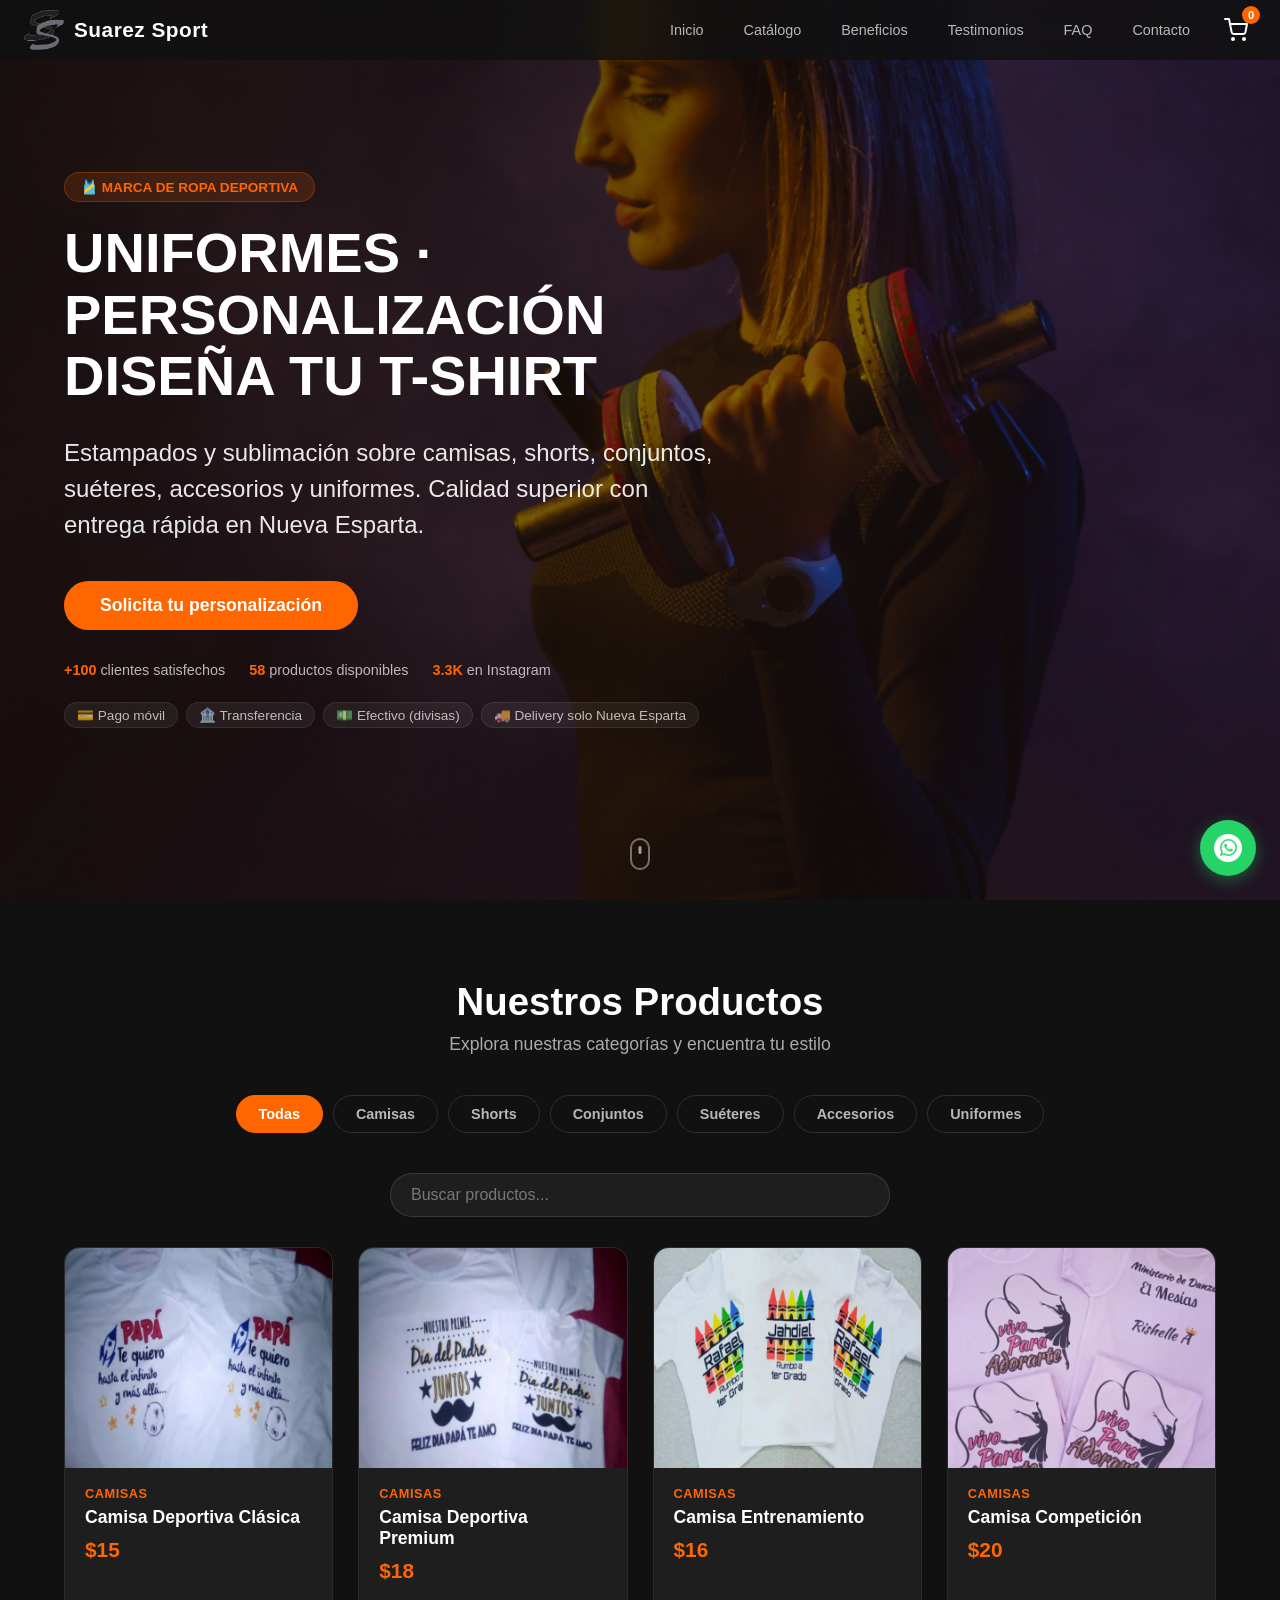
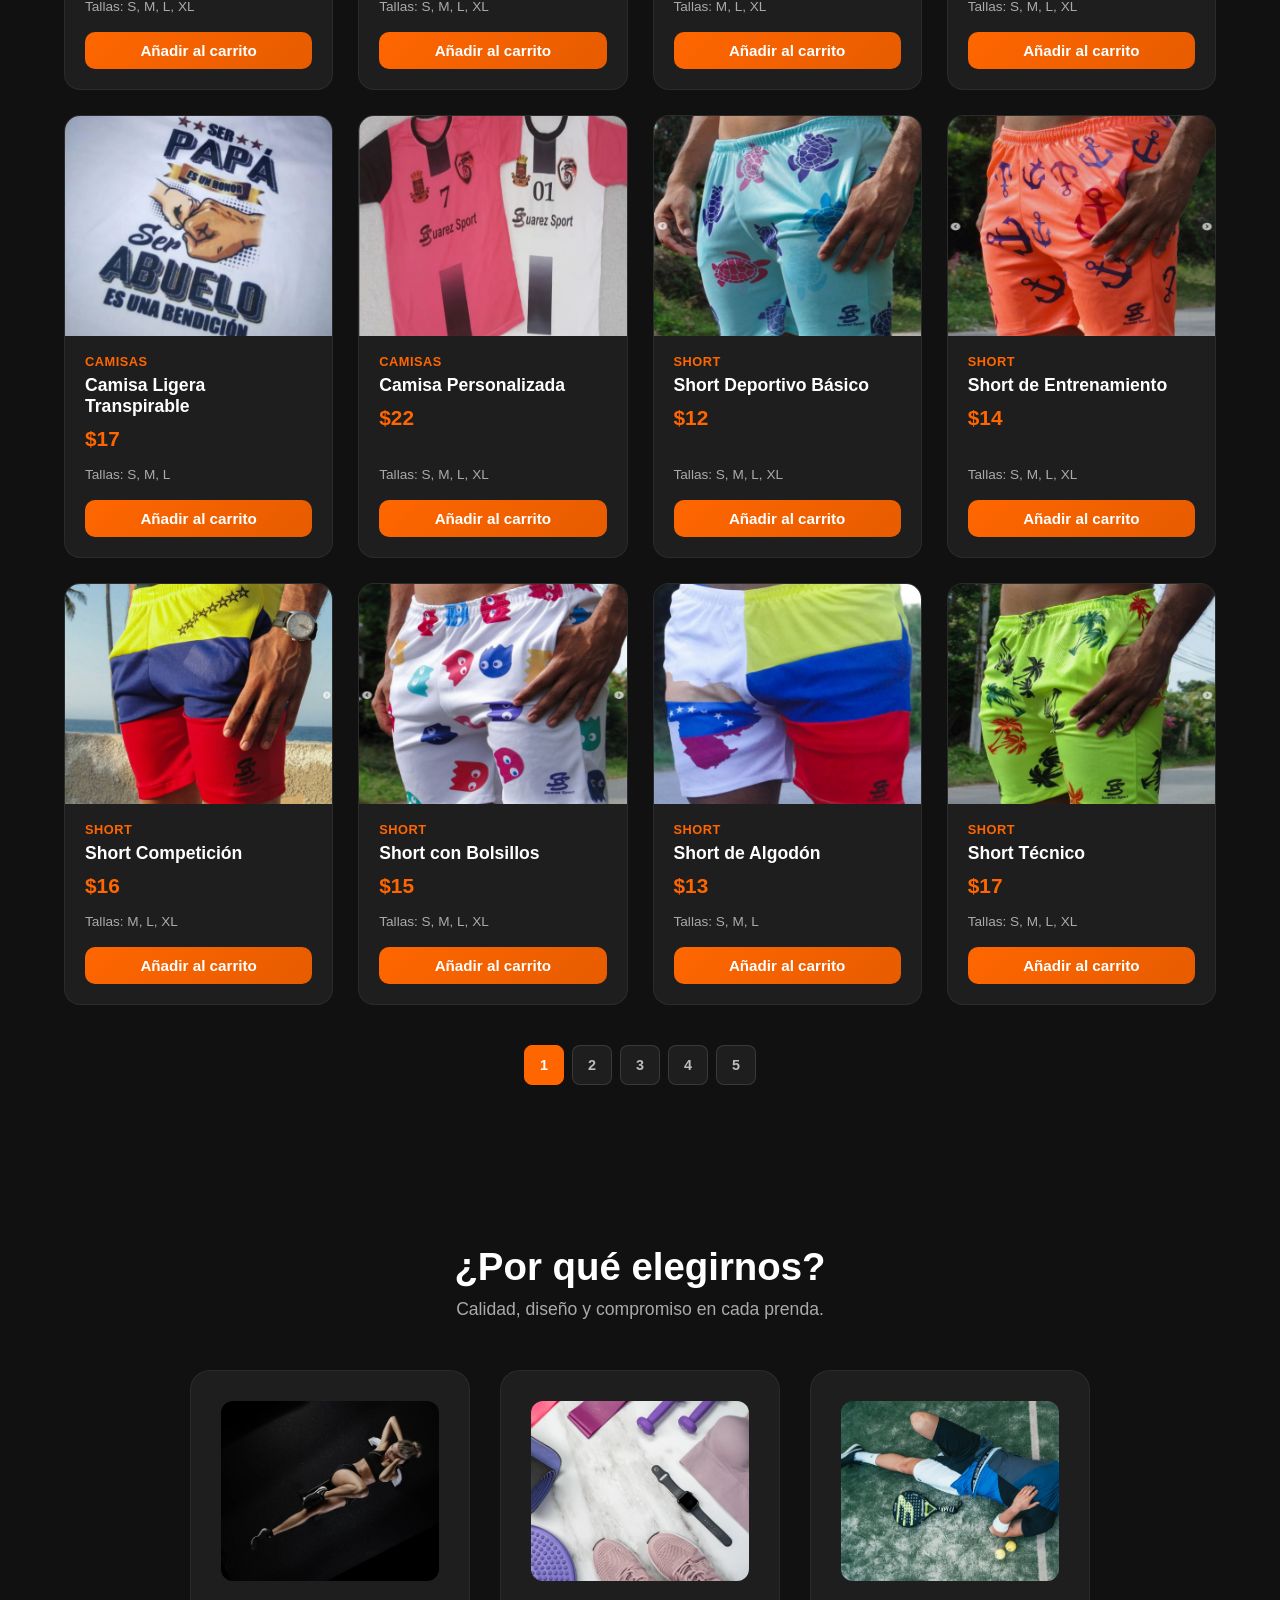
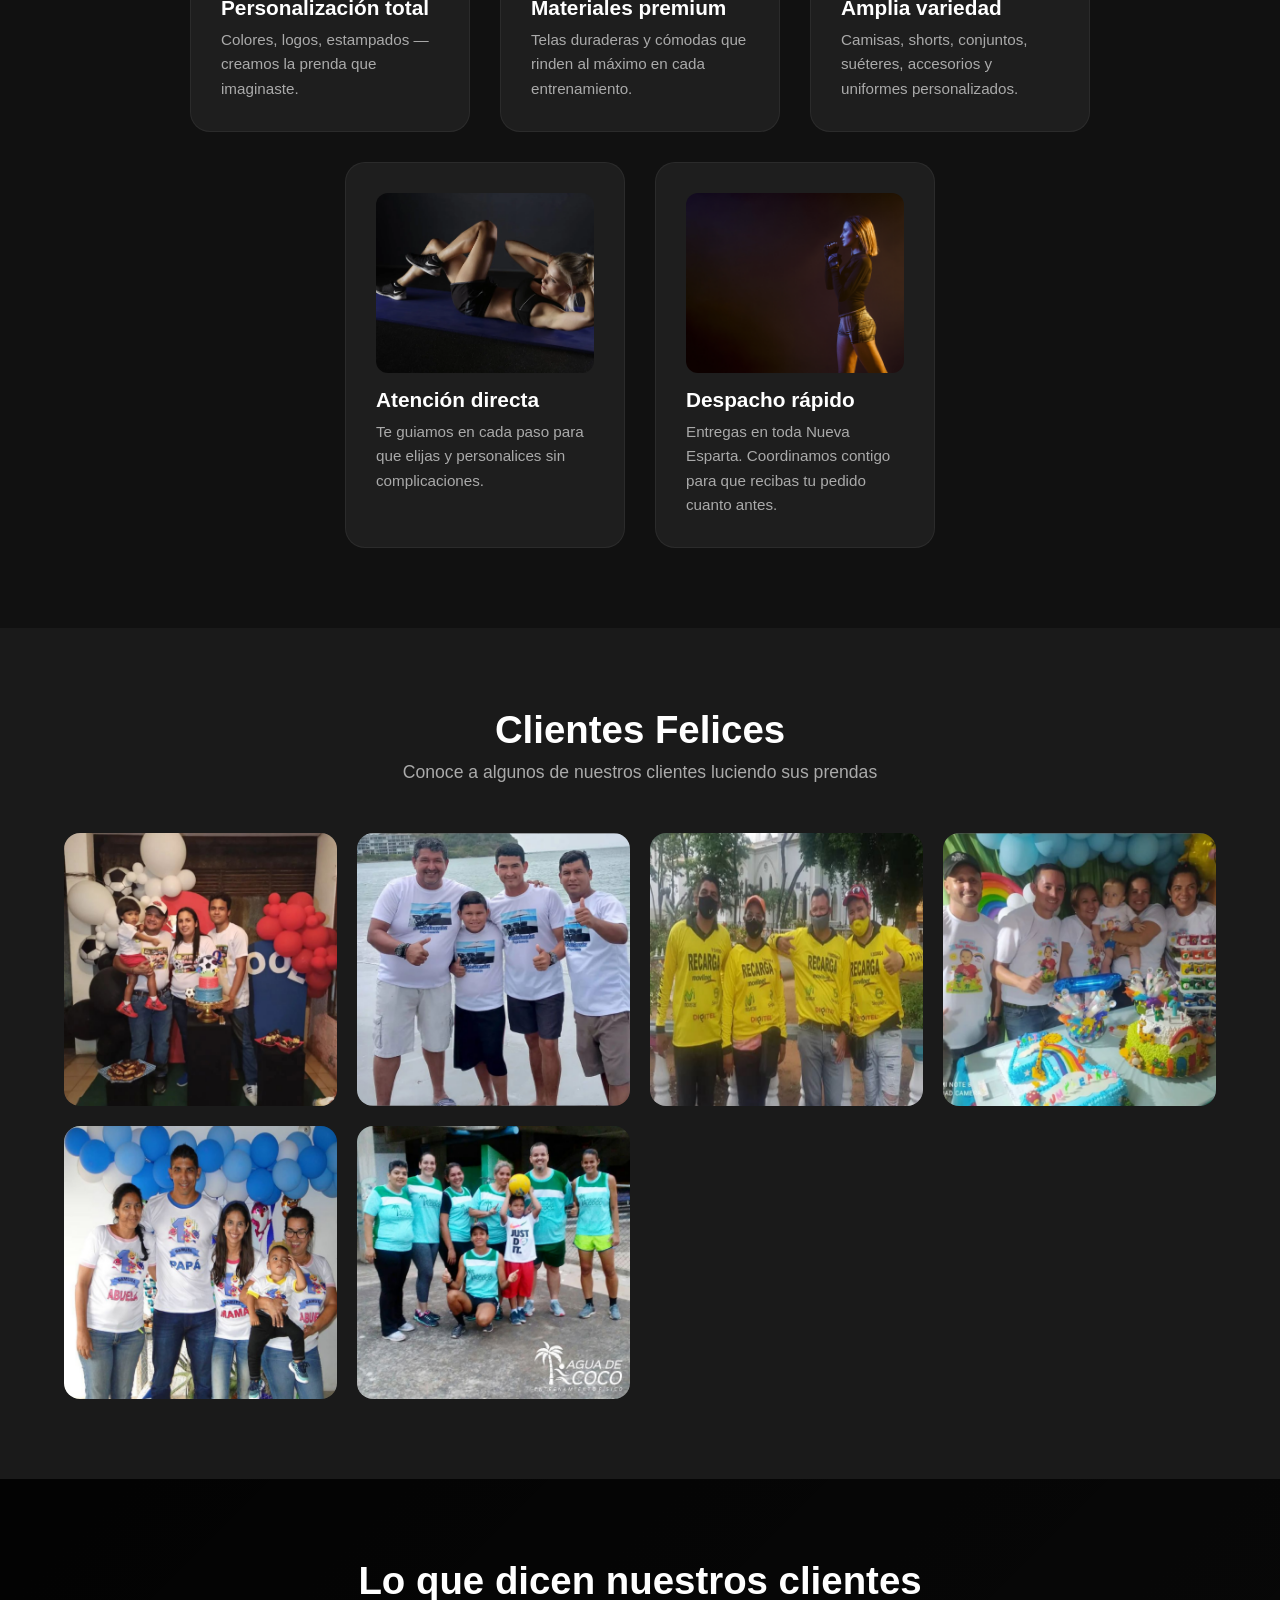
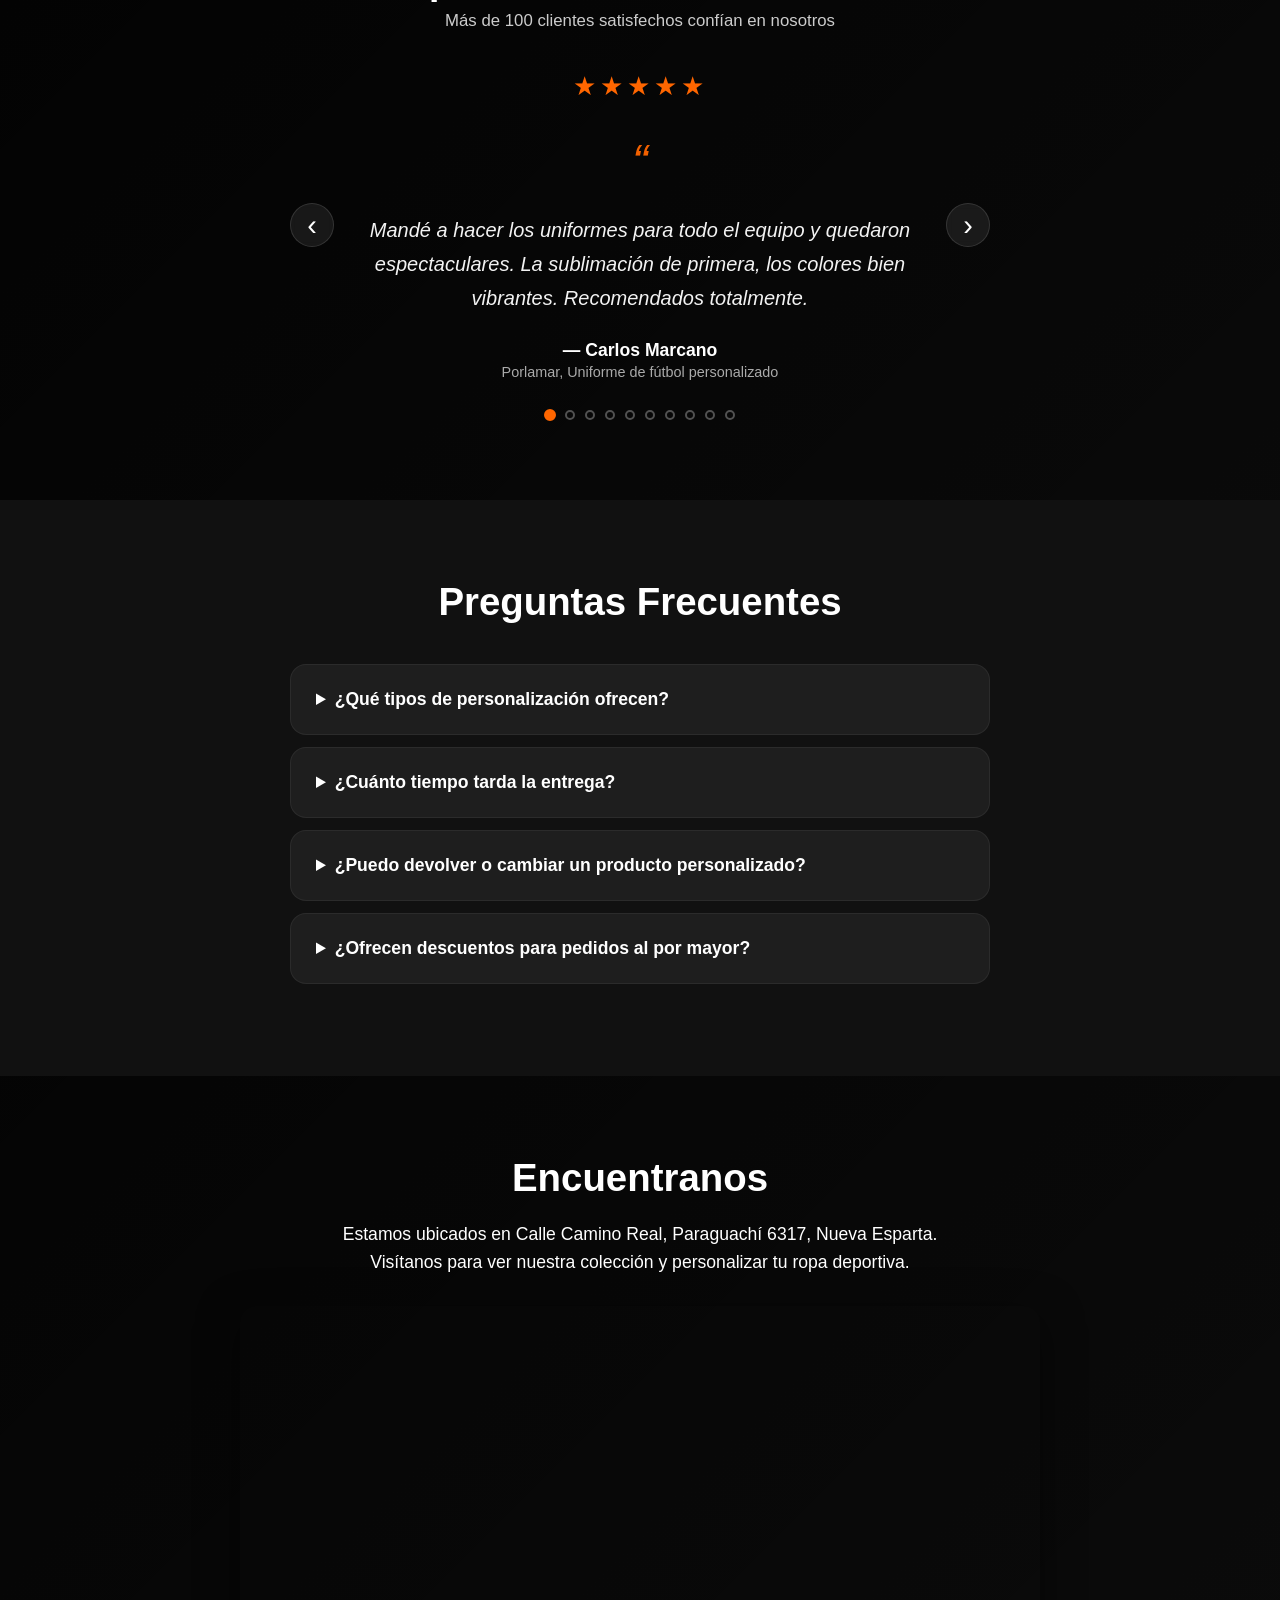
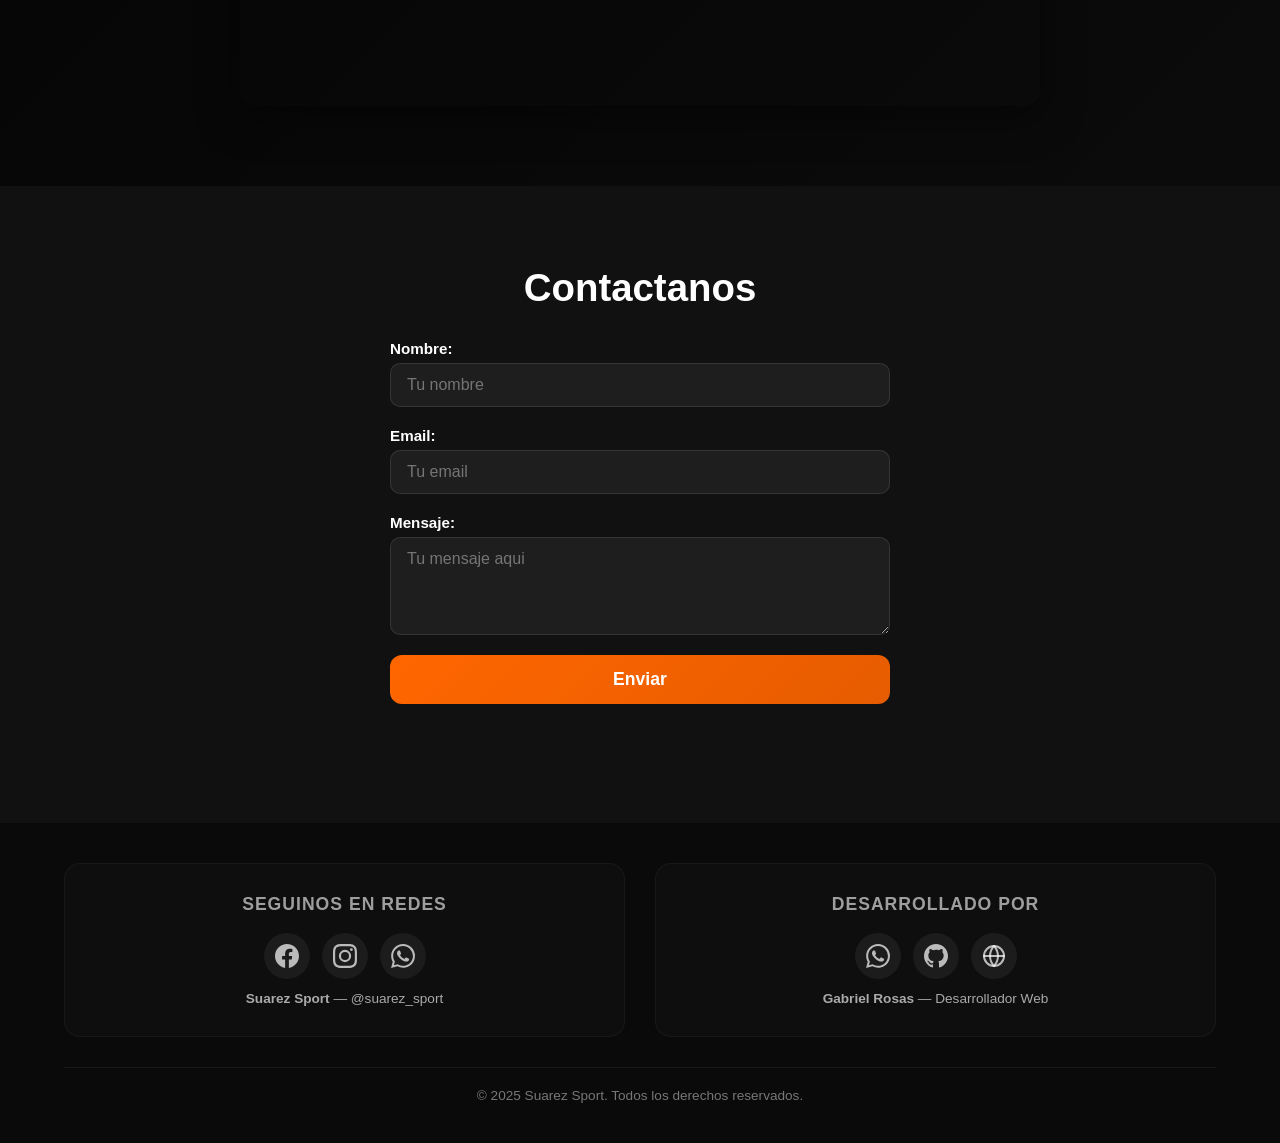
==== commit a66fb394: "feat: reorder sections - catalogo before beneficios" ====
--- a/index.html
+++ b/index.html
@@ -63,6 +63,7 @@
  </script>
 </head>
 <body>
+   <a href="#main-content" class="skip-link">Saltar al contenido principal</a>
    <header>
        <a href="#" class="logo-link">
           <img src="imagenes/logo-solo.png" alt="Suarez Sport logo">
@@ -76,8 +77,8 @@
          </button>
          <ul class="nav-menu" id="navMenu">
              <li><a href="#hero">Inicio</a></li>
+             <li><a href="#catalogo">Catálogo</a></li>
              <li><a href="#beneficios">Beneficios</a></li>
-             <li><a href="#catalogo">Catálogo</a></li>
              <li><a href="#testimonios">Testimonios</a></li>
              <li><a href="#faq">FAQ</a></li>
              <li><a href="#contacto">Contacto</a></li>
@@ -161,7 +162,7 @@
        </div>
     </div>
 
-    <main>
+    <main id="main-content">
       <section class="hero" id="hero">
           <div class="hero-content">
             <span class="hero-badge">🎽 MARCA DE ROPA DEPORTIVA</span>
@@ -186,50 +187,7 @@
             <span></span>
          </div>
       </section>
-      <section class="features" id="beneficios">
-         <h2 class="animate-on-scroll">¿Por qué elegirnos?</h2>
-         <p class="animate-on-scroll animate-delay-1">
-            Calidad, diseño y compromiso en cada prenda.
-         </p>
-         <div class="list-cards">
-            <div class="card animate-on-scroll animate-left">
-               <img src="imagenes/presentacion/personalizacion.webp" alt="Prendas personalizadas Suarez Sport">
-               <h4>Personalización total</h4>
-               <p>
-                  Colores, logos, estampados — creamos la prenda que imaginaste.
-               </p>
-            </div>
-            <div class="card animate-on-scroll animate-delay-1">
-               <img src="imagenes/presentacion/calidad.webp" alt="Material de alta calidad">
-               <h4>Materiales premium</h4>
-               <p>
-                  Telas duraderas y cómodas que rinden al máximo en cada entrenamiento.
-               </p>
-            </div>
-            <div class="card animate-on-scroll animate-right">
-               <img src="imagenes/presentacion/variedad.webp" alt="Variedad de productos deportivos">
-               <h4>Amplia variedad</h4>
-               <p>
-                  Camisas, shorts, conjuntos, suéteres, accesorios y uniformes personalizados.
-               </p>
-            </div>
-            <div class="card animate-on-scroll animate-left animate-delay-2">
-               <img src="imagenes/presentacion/atencion.webp" alt="Atención al cliente personalizada">
-               <h4>Atención directa</h4>
-               <p>
-                  Te guiamos en cada paso para que elijas y personalices sin complicaciones.
-               </p>
-            </div>
-            <div class="card animate-on-scroll animate-right animate-delay-2">
-               <img src="imagenes/presentacion/presentacion4.webp" alt="Envíos rápidos en Nueva Esparta" loading="lazy">
-               <h4>Despacho rápido</h4>
-               <p>
-                  Entregas en toda Nueva Esparta. Coordinamos contigo para que recibas tu pedido cuanto antes.
-               </p>
-            </div>
-         </div>
-      </section>
-      <section class="catalogo" id="catalogo">
+<section class="catalogo" id="catalogo">
          <h2 class="animate-on-scroll">Nuestros Productos</h2>
          <p class="animate-on-scroll animate-delay-1">Explora nuestras categorías y encuentra tu estilo</p>
          <div class="catalogo-tabs animate-on-scroll animate-delay-2" id="catalogoTabs">
@@ -246,6 +204,49 @@
          </div>
          <div class="catalogo-grid" id="catalogoGrid"></div>
          <div id="paginacion" class="paginacion"></div>
+      </section>
+      <section class="features" id="beneficios">
+         <h2 class="animate-on-scroll">¿Por qué elegirnos?</h2>
+         <p class="animate-on-scroll animate-delay-1">
+            Calidad, diseño y compromiso en cada prenda.
+         </p>
+         <div class="list-cards">
+            <div class="card animate-on-scroll animate-left">
+               <img src="imagenes/presentacion/personalizacion.webp" alt="Prendas personalizadas Suarez Sport">
+               <h4>Personalización total</h4>
+               <p>
+                  Colores, logos, estampados — creamos la prenda que imaginaste.
+               </p>
+            </div>
+            <div class="card animate-on-scroll animate-delay-1">
+               <img src="imagenes/presentacion/calidad.webp" alt="Material de alta calidad">
+               <h4>Materiales premium</h4>
+               <p>
+                  Telas duraderas y cómodas que rinden al máximo en cada entrenamiento.
+               </p>
+            </div>
+            <div class="card animate-on-scroll animate-right">
+               <img src="imagenes/presentacion/variedad.webp" alt="Variedad de productos deportivos">
+               <h4>Amplia variedad</h4>
+               <p>
+                  Camisas, shorts, conjuntos, suéteres, accesorios y uniformes personalizados.
+               </p>
+            </div>
+            <div class="card animate-on-scroll animate-left animate-delay-2">
+               <img src="imagenes/presentacion/atencion.webp" alt="Atención al cliente personalizada">
+               <h4>Atención directa</h4>
+               <p>
+                  Te guiamos en cada paso para que elijas y personalices sin complicaciones.
+               </p>
+            </div>
+            <div class="card animate-on-scroll animate-right animate-delay-2">
+               <img src="imagenes/presentacion/presentacion4.webp" alt="Envíos rápidos en Nueva Esparta" loading="lazy">
+               <h4>Despacho rápido</h4>
+               <p>
+                  Entregas en toda Nueva Esparta. Coordinamos contigo para que recibas tu pedido cuanto antes.
+               </p>
+            </div>
+         </div>
       </section>
       <section class="galeria" id="galeria">
          <h2 class="animate-on-scroll">Clientes Felices</h2>
--- a/css/index.css
+++ b/css/index.css
@@ -28,6 +28,25 @@
 
 ul {
     list-style: none;
+}
+
+/* ============ SKIP LINK ============ */
+.skip-link {
+    position: absolute;
+    top: -100%;
+    left: 0;
+    background: #ff6600;
+    color: white;
+    padding: 8px 16px;
+    z-index: 1000;
+    font-weight: 600;
+    transition: top 0.2s ease;
+}
+
+.skip-link:focus {
+    top: 0;
+    outline: 2px solid white;
+    outline-offset: 2px;
 }
 
 /* ============ HEADER ============ */
@@ -99,6 +118,11 @@
     border: none;
     cursor: pointer;
     padding: 4px;
+}
+
+.nav-toggle:focus-visible {
+    outline: 2px solid #ff6600;
+    outline-offset: 2px;
 }
 
 .nav-toggle span {
@@ -459,6 +483,11 @@
     font-size: 1rem;
     font-family: inherit;
     transition: border-color 0.3s;
+}
+
+.search-input:focus-visible {
+    outline: 2px solid #ff6600;
+    outline-offset: 2px;
 }
 
 .search-input:focus {
@@ -894,6 +923,11 @@
     visibility: visible;
 }
 
+.back-to-top:focus-visible {
+    outline: 2px solid #ff6600;
+    outline-offset: 2px;
+}
+
 .back-to-top:hover {
     transform: translateY(-3px);
     box-shadow: 0 8px 25px rgba(255, 102, 0, 0.5);
@@ -912,6 +946,11 @@
     transition: background-color 0.3s ease;
     display: flex;
     align-items: center;
+}
+
+.cart-btn:focus-visible {
+    outline: 2px solid #ff6600;
+    outline-offset: 2px;
 }
 
 .cart-btn:hover {
@@ -994,6 +1033,11 @@
     padding: 4px 8px;
     border-radius: 6px;
     transition: background-color 0.3s ease;
+}
+
+.cart-drawer-close:focus-visible {
+    outline: 2px solid #ff6600;
+    outline-offset: 2px;
 }
 
 .cart-drawer-close:hover {
@@ -1429,6 +1473,11 @@
     transition: background-color 0.3s ease;
 }
 
+.modal-close:focus-visible {
+    outline: 2px solid #ff6600;
+    outline-offset: 2px;
+}
+
 .modal-close:hover {
     background: rgba(255, 255, 255, 0.08);
 }
@@ -1895,6 +1944,27 @@
     .card {
         padding: 20px;
     }
+
+    .card img {
+        height: 140px;
+    }
+
+    .producto-card img {
+        height: 160px;
+    }
+
+    .modal-body img {
+        height: 150px;
+    }
+
+    .catalogo-tabs {
+        gap: 6px;
+    }
+
+    .tab-btn {
+        padding: 8px 14px;
+        font-size: 0.8rem;
+    }
 }
 
 /* ============ PREFERS REDUCED MOTION ============ */
@@ -1926,6 +1996,11 @@
     animation: whatsapp-pulse 2s infinite;
 }
 
+.whatsapp-float:focus-visible {
+    outline: 2px solid #25d366;
+    outline-offset: 4px;
+}
+
 .whatsapp-float:hover {
     transform: scale(1.1);
     box-shadow: 0 6px 24px rgba(37, 211, 102, 0.6);
